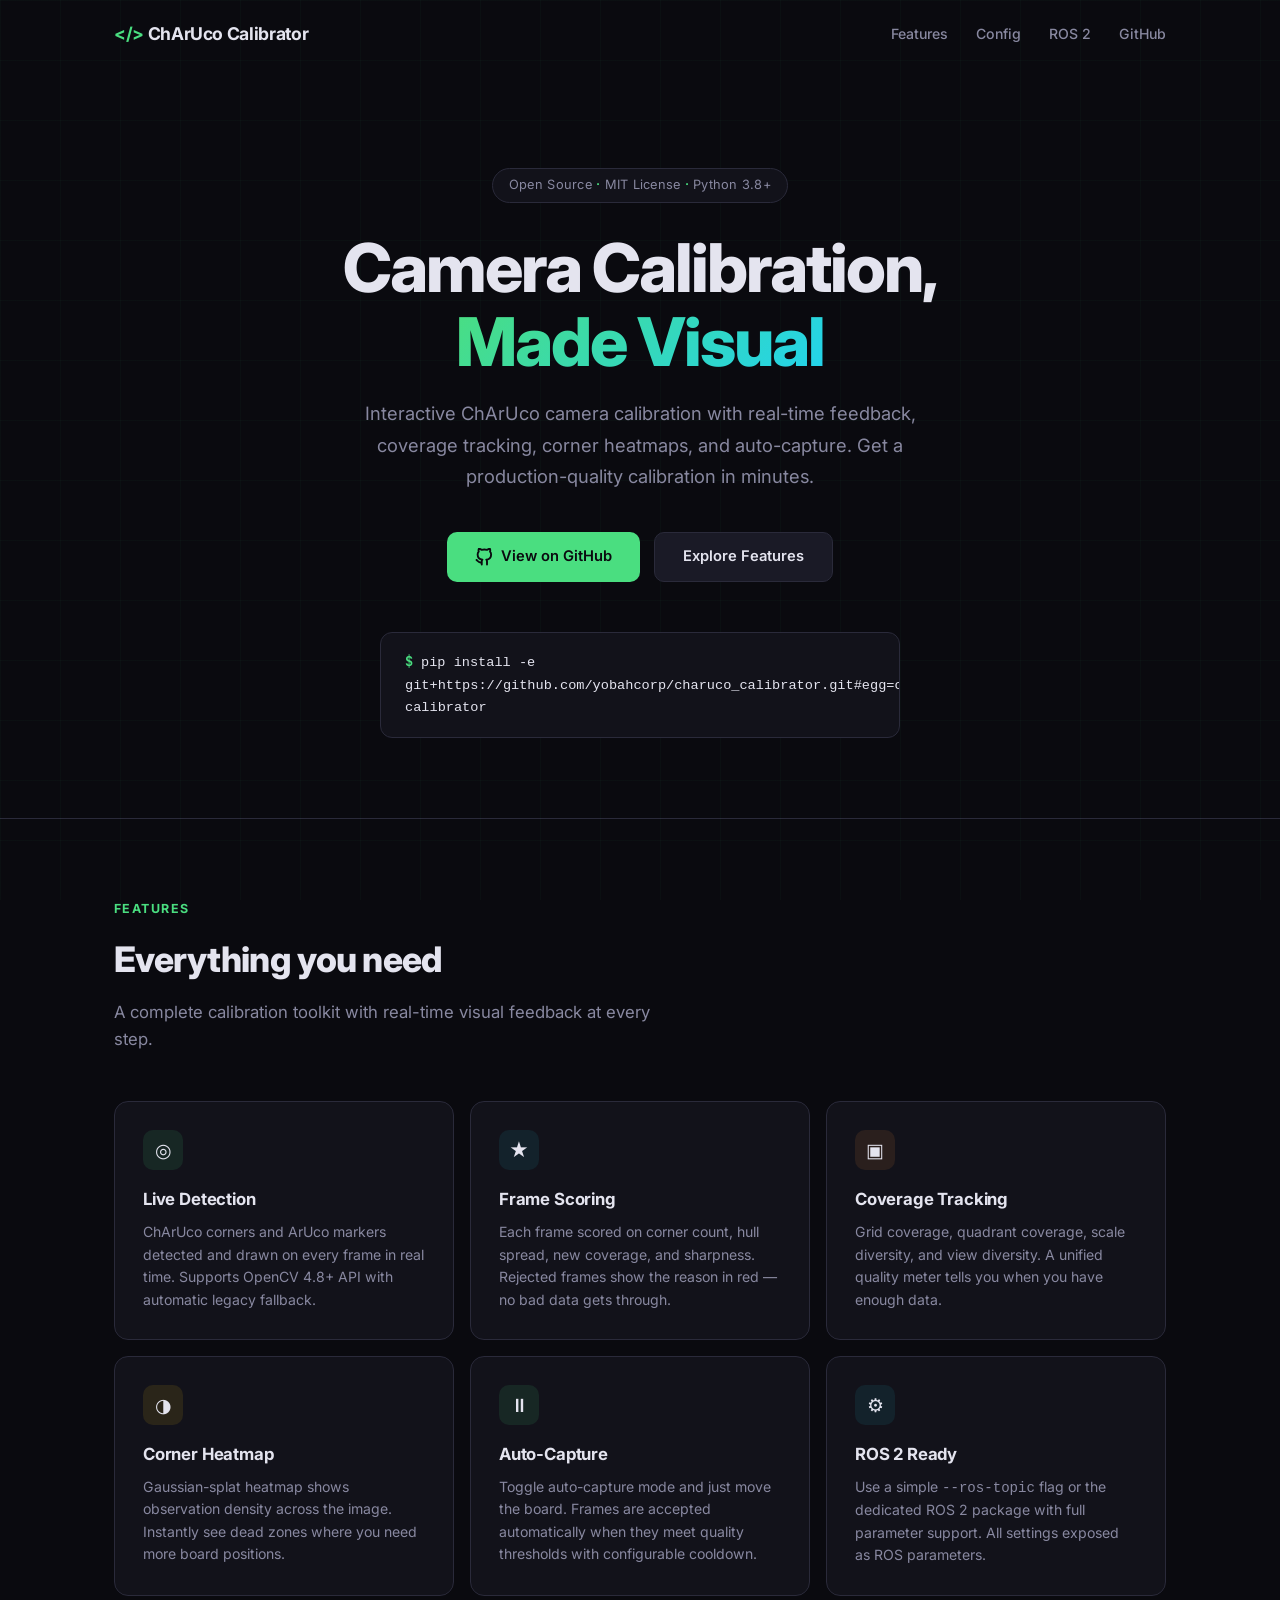
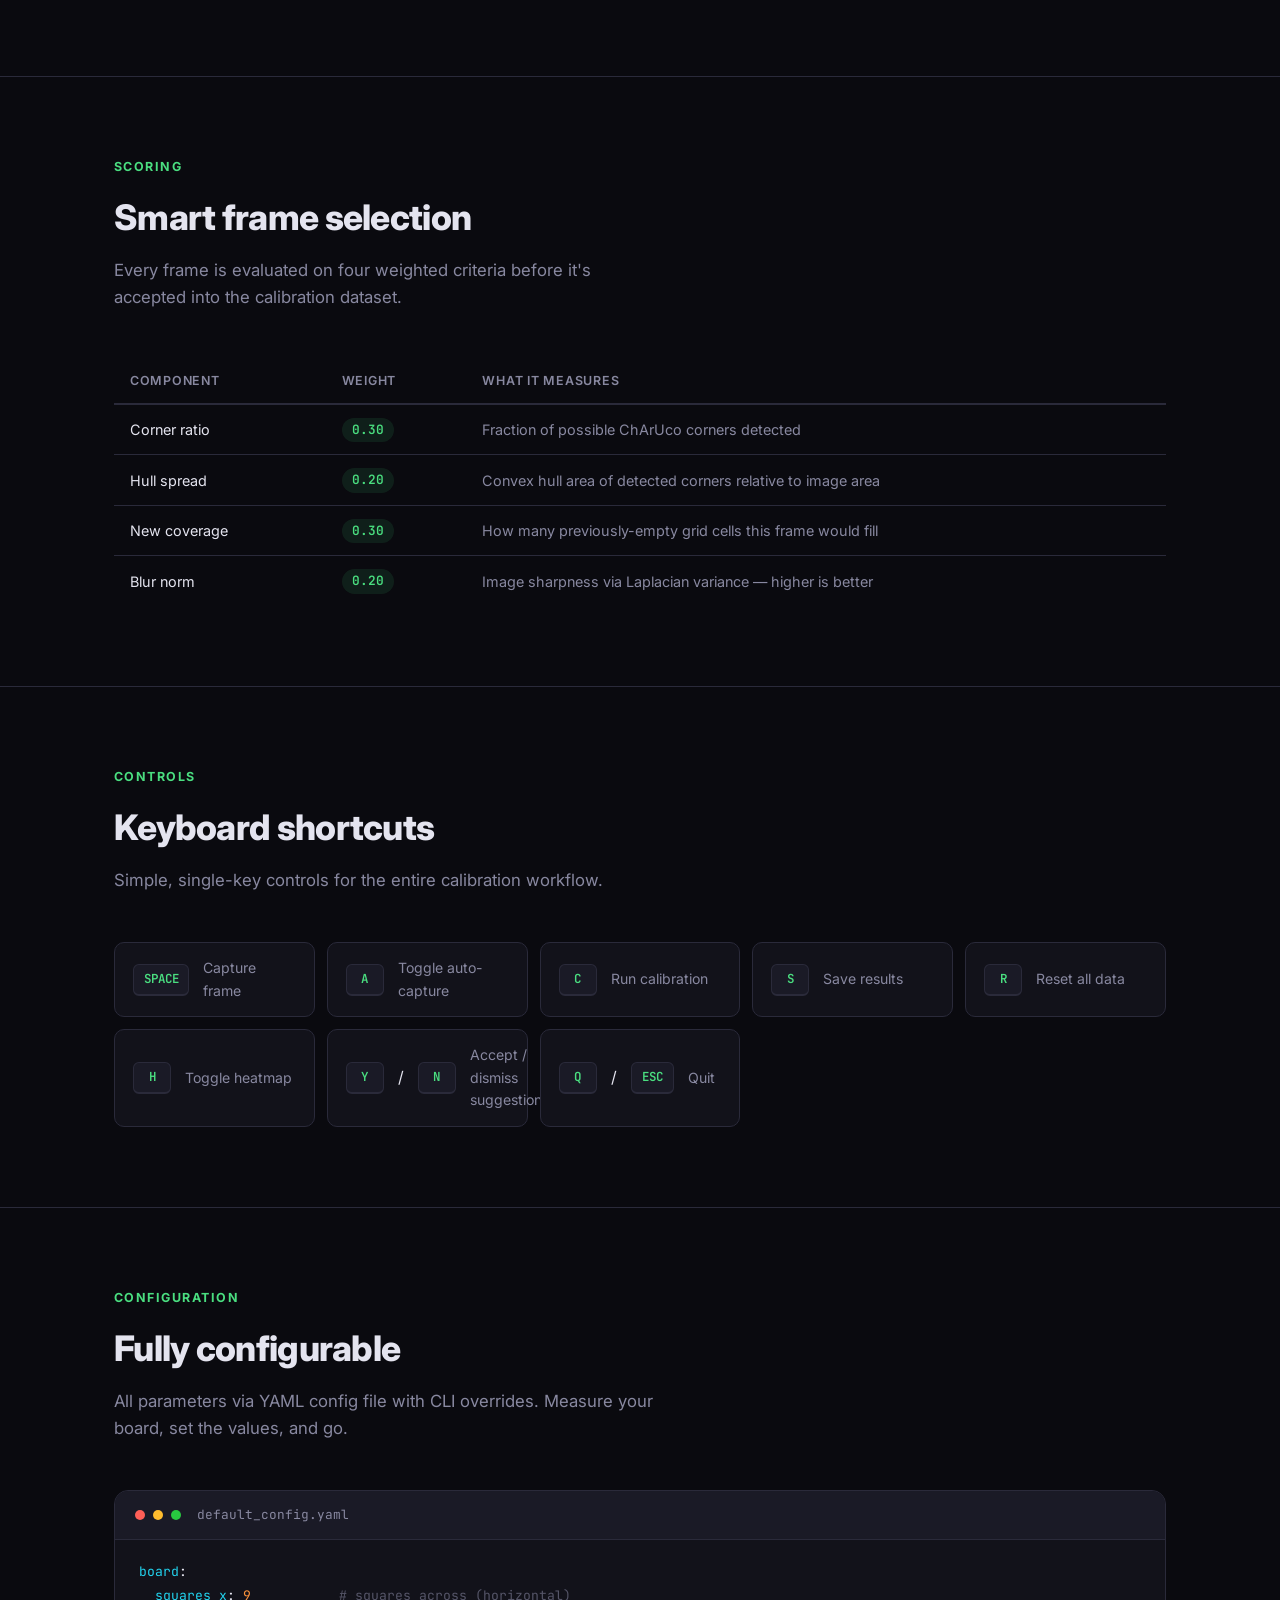
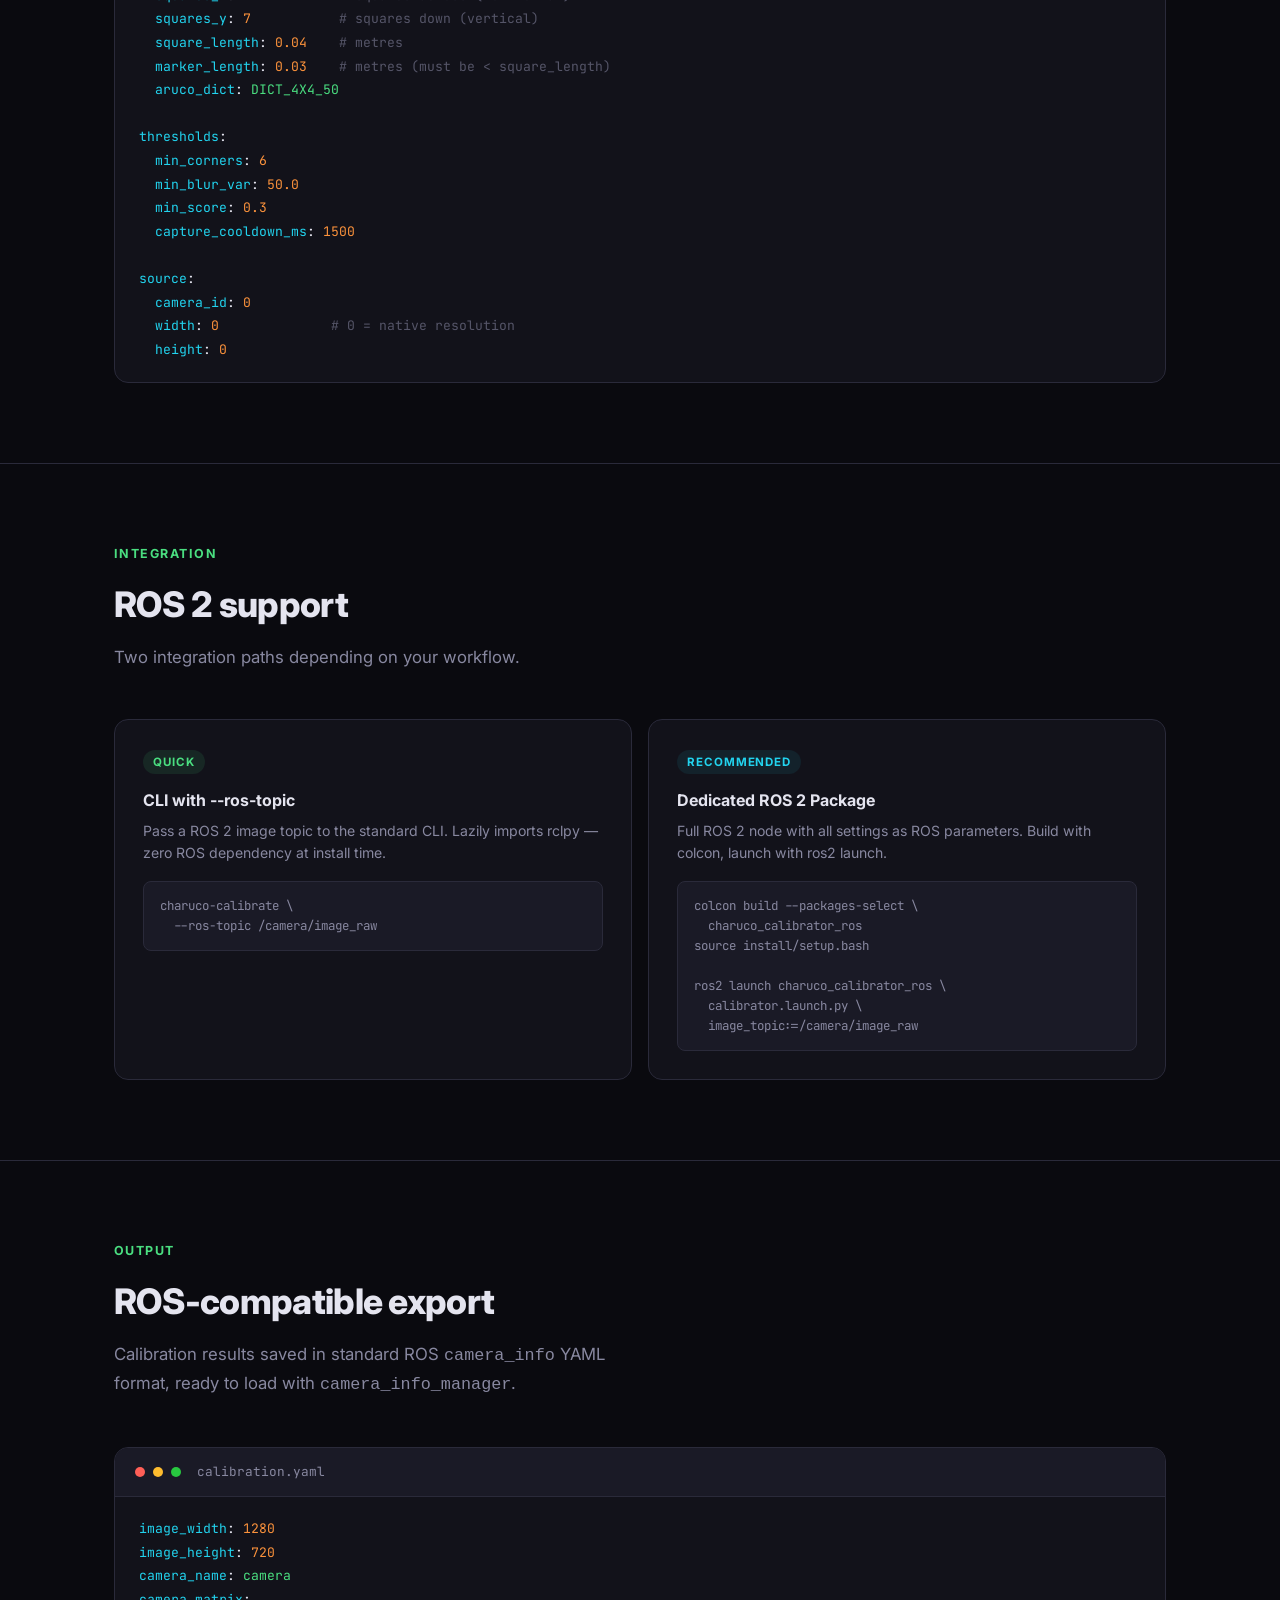
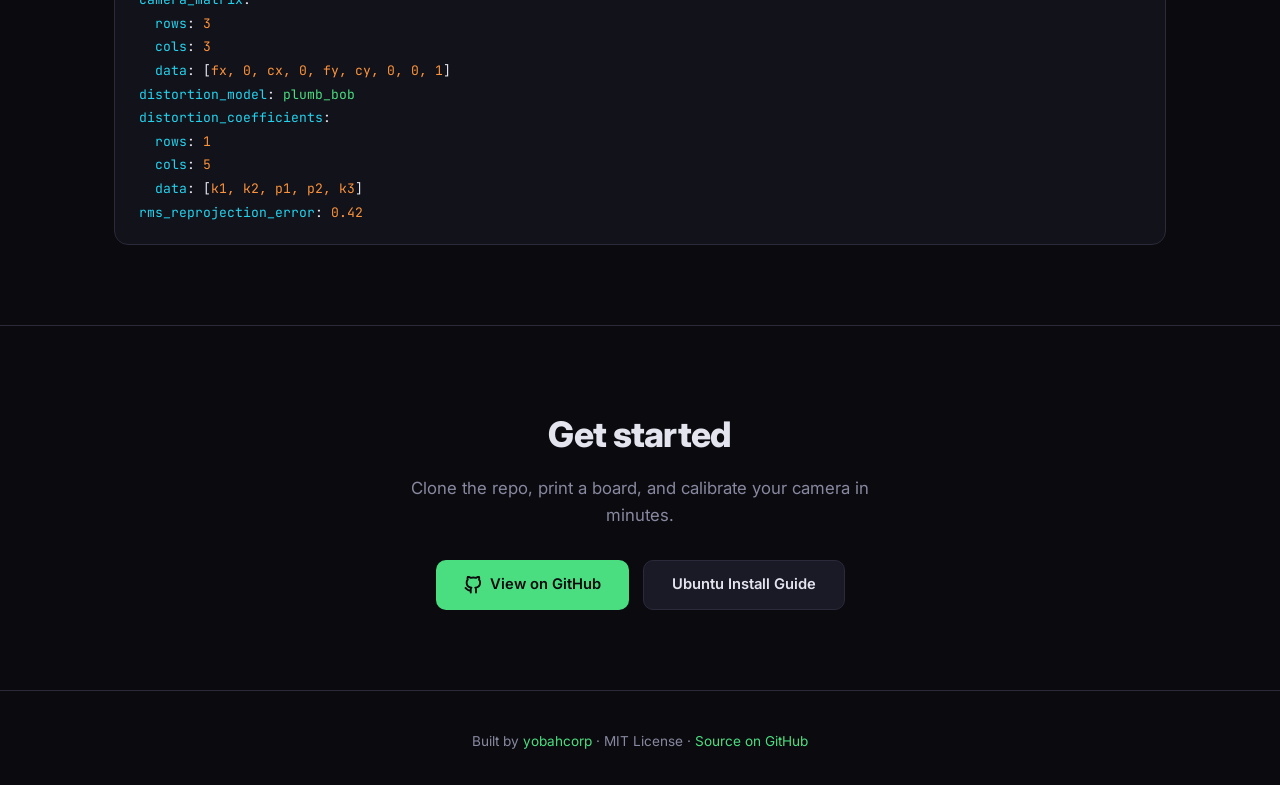
==== docs/index.html @ d27d0fdf "Add GitHub Pages landing page Co-Authored-By: Claude Opus 4.6 <noreply@anthropic.com>" ====
<!DOCTYPE html>
<html lang="en">
<head>
  <meta charset="UTF-8">
  <meta name="viewport" content="width=device-width, initial-scale=1.0">
  <title>ChArUco Calibrator</title>
  <style>
    :root {
      --bg: #0a0a0f;
      --surface: #12121a;
      --surface2: #1a1a26;
      --border: #2a2a3a;
      --text: #e4e4ef;
      --text-dim: #8888a0;
      --accent: #4ade80;
      --accent2: #22d3ee;
      --accent-dim: rgba(74, 222, 128, 0.1);
      --accent2-dim: rgba(34, 211, 238, 0.08);
      --orange: #fb923c;
      --yellow: #facc15;
    }

    * { margin: 0; padding: 0; box-sizing: border-box; }

    body {
      font-family: 'Inter', -apple-system, BlinkMacSystemFont, 'Segoe UI', sans-serif;
      background: var(--bg);
      color: var(--text);
      line-height: 1.6;
      overflow-x: hidden;
    }

    /* Subtle grid background */
    body::before {
      content: '';
      position: fixed;
      top: 0; left: 0; right: 0; bottom: 0;
      background-image:
        linear-gradient(rgba(74, 222, 128, 0.03) 1px, transparent 1px),
        linear-gradient(90deg, rgba(74, 222, 128, 0.03) 1px, transparent 1px);
      background-size: 60px 60px;
      pointer-events: none;
      z-index: 0;
    }

    .container {
      max-width: 1100px;
      margin: 0 auto;
      padding: 0 24px;
      position: relative;
      z-index: 1;
    }

    /* Nav */
    nav {
      padding: 20px 0;
      display: flex;
      justify-content: space-between;
      align-items: center;
    }

    .logo {
      font-size: 1.1rem;
      font-weight: 700;
      letter-spacing: -0.02em;
      color: var(--text);
    }

    .logo span { color: var(--accent); }

    .nav-links { display: flex; gap: 28px; }

    .nav-links a {
      color: var(--text-dim);
      text-decoration: none;
      font-size: 0.88rem;
      font-weight: 500;
      transition: color 0.2s;
    }

    .nav-links a:hover { color: var(--text); }

    /* Hero */
    .hero {
      padding: 100px 0 80px;
      text-align: center;
    }

    .badge {
      display: inline-block;
      padding: 6px 16px;
      border-radius: 100px;
      border: 1px solid var(--border);
      background: var(--surface);
      font-size: 0.8rem;
      color: var(--text-dim);
      margin-bottom: 28px;
      letter-spacing: 0.02em;
    }

    .badge span { color: var(--accent); font-weight: 600; }

    h1 {
      font-size: clamp(2.8rem, 6vw, 4.2rem);
      font-weight: 800;
      letter-spacing: -0.03em;
      line-height: 1.1;
      margin-bottom: 20px;
    }

    h1 .gradient {
      background: linear-gradient(135deg, var(--accent), var(--accent2));
      -webkit-background-clip: text;
      -webkit-text-fill-color: transparent;
      background-clip: text;
    }

    .hero p {
      font-size: 1.15rem;
      color: var(--text-dim);
      max-width: 600px;
      margin: 0 auto 40px;
      line-height: 1.7;
    }

    .hero-actions {
      display: flex;
      gap: 14px;
      justify-content: center;
      flex-wrap: wrap;
    }

    .btn {
      display: inline-flex;
      align-items: center;
      gap: 8px;
      padding: 12px 28px;
      border-radius: 10px;
      font-size: 0.92rem;
      font-weight: 600;
      text-decoration: none;
      transition: all 0.2s;
      border: none;
      cursor: pointer;
    }

    .btn-primary {
      background: var(--accent);
      color: var(--bg);
    }

    .btn-primary:hover {
      background: #5eea94;
      transform: translateY(-1px);
      box-shadow: 0 8px 30px rgba(74, 222, 128, 0.25);
    }

    .btn-secondary {
      background: var(--surface2);
      color: var(--text);
      border: 1px solid var(--border);
    }

    .btn-secondary:hover {
      background: var(--border);
      transform: translateY(-1px);
    }

    /* Install snippet */
    .install-block {
      margin: 50px auto 0;
      max-width: 520px;
      background: var(--surface);
      border: 1px solid var(--border);
      border-radius: 12px;
      padding: 18px 24px;
      font-family: 'JetBrains Mono', 'Fira Code', monospace;
      font-size: 0.85rem;
      color: var(--text-dim);
      text-align: left;
      position: relative;
      overflow: hidden;
    }

    .install-block::before {
      content: '$ ';
      color: var(--accent);
      font-weight: 700;
    }

    .install-block code { color: var(--text); }

    /* Features */
    .section {
      padding: 80px 0;
    }

    .section-label {
      font-size: 0.78rem;
      font-weight: 700;
      text-transform: uppercase;
      letter-spacing: 0.12em;
      color: var(--accent);
      margin-bottom: 12px;
    }

    .section h2 {
      font-size: 2.2rem;
      font-weight: 800;
      letter-spacing: -0.02em;
      margin-bottom: 12px;
    }

    .section > .container > p {
      color: var(--text-dim);
      font-size: 1.05rem;
      max-width: 550px;
      margin-bottom: 48px;
    }

    .features-grid {
      display: grid;
      grid-template-columns: repeat(auto-fit, minmax(300px, 1fr));
      gap: 16px;
    }

    .feature-card {
      background: var(--surface);
      border: 1px solid var(--border);
      border-radius: 14px;
      padding: 28px;
      transition: all 0.25s;
    }

    .feature-card:hover {
      border-color: rgba(74, 222, 128, 0.3);
      transform: translateY(-2px);
      box-shadow: 0 8px 40px rgba(74, 222, 128, 0.06);
    }

    .feature-icon {
      width: 40px;
      height: 40px;
      border-radius: 10px;
      display: flex;
      align-items: center;
      justify-content: center;
      font-size: 1.2rem;
      margin-bottom: 16px;
    }

    .fi-green { background: var(--accent-dim); }
    .fi-cyan { background: var(--accent2-dim); }
    .fi-orange { background: rgba(251, 146, 60, 0.1); }
    .fi-yellow { background: rgba(250, 204, 21, 0.1); }

    .feature-card h3 {
      font-size: 1.05rem;
      font-weight: 700;
      margin-bottom: 8px;
      letter-spacing: -0.01em;
    }

    .feature-card p {
      color: var(--text-dim);
      font-size: 0.88rem;
      line-height: 1.6;
    }

    /* Keyboard controls */
    .keys-grid {
      display: grid;
      grid-template-columns: repeat(auto-fit, minmax(200px, 1fr));
      gap: 12px;
      margin-top: 32px;
    }

    .key-item {
      display: flex;
      align-items: center;
      gap: 14px;
      padding: 14px 18px;
      background: var(--surface);
      border: 1px solid var(--border);
      border-radius: 10px;
    }

    kbd {
      display: inline-flex;
      align-items: center;
      justify-content: center;
      min-width: 38px;
      height: 32px;
      padding: 0 10px;
      background: var(--surface2);
      border: 1px solid var(--border);
      border-bottom: 2px solid var(--border);
      border-radius: 6px;
      font-family: 'JetBrains Mono', 'Fira Code', monospace;
      font-size: 0.78rem;
      font-weight: 600;
      color: var(--accent);
      white-space: nowrap;
    }

    .key-item span {
      font-size: 0.88rem;
      color: var(--text-dim);
    }

    /* Config section */
    .config-block {
      background: var(--surface);
      border: 1px solid var(--border);
      border-radius: 14px;
      overflow: hidden;
      margin-top: 32px;
    }

    .config-header {
      padding: 14px 20px;
      background: var(--surface2);
      border-bottom: 1px solid var(--border);
      display: flex;
      align-items: center;
      gap: 8px;
    }

    .config-dot {
      width: 10px; height: 10px;
      border-radius: 50%;
    }

    .config-header span {
      font-size: 0.8rem;
      color: var(--text-dim);
      margin-left: 8px;
      font-family: 'JetBrains Mono', 'Fira Code', monospace;
    }

    .config-body {
      padding: 20px 24px;
      font-family: 'JetBrains Mono', 'Fira Code', monospace;
      font-size: 0.82rem;
      line-height: 1.8;
      overflow-x: auto;
    }

    .config-body .key { color: var(--accent2); }
    .config-body .val { color: var(--orange); }
    .config-body .str { color: var(--accent); }
    .config-body .cmt { color: #555568; }

    /* Scoring table */
    .score-table {
      width: 100%;
      border-collapse: collapse;
      margin-top: 32px;
      font-size: 0.9rem;
    }

    .score-table th {
      text-align: left;
      padding: 12px 16px;
      border-bottom: 2px solid var(--border);
      color: var(--text-dim);
      font-size: 0.78rem;
      font-weight: 600;
      text-transform: uppercase;
      letter-spacing: 0.06em;
    }

    .score-table td {
      padding: 12px 16px;
      border-bottom: 1px solid var(--border);
    }

    .score-table tr:last-child td { border-bottom: none; }

    .weight {
      display: inline-block;
      padding: 2px 10px;
      background: var(--accent-dim);
      border-radius: 100px;
      font-family: 'JetBrains Mono', 'Fira Code', monospace;
      font-size: 0.8rem;
      color: var(--accent);
      font-weight: 600;
    }

    /* ROS section */
    .ros-options {
      display: grid;
      grid-template-columns: 1fr 1fr;
      gap: 16px;
      margin-top: 32px;
    }

    @media (max-width: 700px) {
      .ros-options { grid-template-columns: 1fr; }
    }

    .ros-card {
      background: var(--surface);
      border: 1px solid var(--border);
      border-radius: 14px;
      padding: 28px;
    }

    .ros-card h3 {
      font-size: 1rem;
      margin-bottom: 6px;
    }

    .ros-card .tag {
      display: inline-block;
      font-size: 0.72rem;
      font-weight: 700;
      text-transform: uppercase;
      letter-spacing: 0.08em;
      padding: 3px 10px;
      border-radius: 100px;
      margin-bottom: 14px;
    }

    .tag-quick {
      background: var(--accent-dim);
      color: var(--accent);
    }

    .tag-rec {
      background: var(--accent2-dim);
      color: var(--accent2);
    }

    .ros-card p {
      color: var(--text-dim);
      font-size: 0.88rem;
      margin-bottom: 16px;
      line-height: 1.6;
    }

    .ros-card pre {
      background: var(--surface2);
      border: 1px solid var(--border);
      border-radius: 8px;
      padding: 14px 16px;
      font-family: 'JetBrains Mono', 'Fira Code', monospace;
      font-size: 0.78rem;
      line-height: 1.6;
      overflow-x: auto;
      color: var(--text-dim);
    }

    /* Footer */
    footer {
      padding: 40px 0;
      border-top: 1px solid var(--border);
      text-align: center;
    }

    footer p {
      color: var(--text-dim);
      font-size: 0.85rem;
    }

    footer a {
      color: var(--accent);
      text-decoration: none;
    }

    footer a:hover { text-decoration: underline; }

    /* Divider */
    .divider {
      height: 1px;
      background: var(--border);
    }

    /* Responsive */
    @media (max-width: 600px) {
      .hero { padding: 60px 0 50px; }
      .section { padding: 50px 0; }
      .features-grid { grid-template-columns: 1fr; }
      .keys-grid { grid-template-columns: 1fr; }
      .nav-links { gap: 16px; }
    }
  </style>
  <link rel="preconnect" href="https://fonts.googleapis.com">
  <link rel="preconnect" href="https://fonts.gstatic.com" crossorigin>
  <link href="https://fonts.googleapis.com/css2?family=Inter:wght@400;500;600;700;800&family=JetBrains+Mono:wght@400;600;700&display=swap" rel="stylesheet">
</head>
<body>

  <!-- Nav -->
  <div class="container">
    <nav>
      <div class="logo"><span>&lt;/&gt;</span> ChArUco Calibrator</div>
      <div class="nav-links">
        <a href="#features">Features</a>
        <a href="#config">Config</a>
        <a href="#ros">ROS 2</a>
        <a href="https://github.com/yobahcorp/charuco_calibrator">GitHub</a>
      </div>
    </nav>
  </div>

  <!-- Hero -->
  <div class="container">
    <section class="hero">
      <div class="badge">Open Source <span>&middot;</span> MIT License <span>&middot;</span> Python 3.8+</div>
      <h1>Camera Calibration,<br><span class="gradient">Made Visual</span></h1>
      <p>Interactive ChArUco camera calibration with real-time feedback, coverage tracking, corner heatmaps, and auto-capture. Get a production-quality calibration in minutes.</p>
      <div class="hero-actions">
        <a href="https://github.com/yobahcorp/charuco_calibrator" class="btn btn-primary">
          <svg width="18" height="18" viewBox="0 0 24 24" fill="none" stroke="currentColor" stroke-width="2.5" stroke-linecap="round" stroke-linejoin="round"><path d="M9 19c-5 1.5-5-2.5-7-3m14 6v-3.87a3.37 3.37 0 0 0-.94-2.61c3.14-.35 6.44-1.54 6.44-7A5.44 5.44 0 0 0 20 4.77 5.07 5.07 0 0 0 19.91 1S18.73.65 16 2.48a13.38 13.38 0 0 0-7 0C6.27.65 5.09 1 5.09 1A5.07 5.07 0 0 0 5 4.77a5.44 5.44 0 0 0-1.5 3.78c0 5.42 3.3 6.61 6.44 7A3.37 3.37 0 0 0 9 18.13V22"></path></svg>
          View on GitHub
        </a>
        <a href="#features" class="btn btn-secondary">Explore Features</a>
      </div>
      <div class="install-block"><code>pip install -e git+https://github.com/yobahcorp/charuco_calibrator.git#egg=charuco-calibrator</code></div>
    </section>
  </div>

  <div class="divider"></div>

  <!-- Features -->
  <section class="section" id="features">
    <div class="container">
      <div class="section-label">Features</div>
      <h2>Everything you need</h2>
      <p>A complete calibration toolkit with real-time visual feedback at every step.</p>

      <div class="features-grid">
        <div class="feature-card">
          <div class="feature-icon fi-green">&#9678;</div>
          <h3>Live Detection</h3>
          <p>ChArUco corners and ArUco markers detected and drawn on every frame in real time. Supports OpenCV 4.8+ API with automatic legacy fallback.</p>
        </div>

        <div class="feature-card">
          <div class="feature-icon fi-cyan">&#9733;</div>
          <h3>Frame Scoring</h3>
          <p>Each frame scored on corner count, hull spread, new coverage, and sharpness. Rejected frames show the reason in red &mdash; no bad data gets through.</p>
        </div>

        <div class="feature-card">
          <div class="feature-icon fi-orange">&#9635;</div>
          <h3>Coverage Tracking</h3>
          <p>Grid coverage, quadrant coverage, scale diversity, and view diversity. A unified quality meter tells you when you have enough data.</p>
        </div>

        <div class="feature-card">
          <div class="feature-icon fi-yellow">&#9681;</div>
          <h3>Corner Heatmap</h3>
          <p>Gaussian-splat heatmap shows observation density across the image. Instantly see dead zones where you need more board positions.</p>
        </div>

        <div class="feature-card">
          <div class="feature-icon fi-green">&#9208;</div>
          <h3>Auto-Capture</h3>
          <p>Toggle auto-capture mode and just move the board. Frames are accepted automatically when they meet quality thresholds with configurable cooldown.</p>
        </div>

        <div class="feature-card">
          <div class="feature-icon fi-cyan">&#9881;</div>
          <h3>ROS 2 Ready</h3>
          <p>Use a simple <code>--ros-topic</code> flag or the dedicated ROS 2 package with full parameter support. All settings exposed as ROS parameters.</p>
        </div>
      </div>
    </div>
  </section>

  <div class="divider"></div>

  <!-- Scoring -->
  <section class="section">
    <div class="container">
      <div class="section-label">Scoring</div>
      <h2>Smart frame selection</h2>
      <p>Every frame is evaluated on four weighted criteria before it's accepted into the calibration dataset.</p>

      <table class="score-table">
        <thead>
          <tr>
            <th>Component</th>
            <th>Weight</th>
            <th>What it measures</th>
          </tr>
        </thead>
        <tbody>
          <tr>
            <td>Corner ratio</td>
            <td><span class="weight">0.30</span></td>
            <td style="color: var(--text-dim)">Fraction of possible ChArUco corners detected</td>
          </tr>
          <tr>
            <td>Hull spread</td>
            <td><span class="weight">0.20</span></td>
            <td style="color: var(--text-dim)">Convex hull area of detected corners relative to image area</td>
          </tr>
          <tr>
            <td>New coverage</td>
            <td><span class="weight">0.30</span></td>
            <td style="color: var(--text-dim)">How many previously-empty grid cells this frame would fill</td>
          </tr>
          <tr>
            <td>Blur norm</td>
            <td><span class="weight">0.20</span></td>
            <td style="color: var(--text-dim)">Image sharpness via Laplacian variance &mdash; higher is better</td>
          </tr>
        </tbody>
      </table>
    </div>
  </section>

  <div class="divider"></div>

  <!-- Keyboard -->
  <section class="section">
    <div class="container">
      <div class="section-label">Controls</div>
      <h2>Keyboard shortcuts</h2>
      <p>Simple, single-key controls for the entire calibration workflow.</p>

      <div class="keys-grid">
        <div class="key-item"><kbd>SPACE</kbd> <span>Capture frame</span></div>
        <div class="key-item"><kbd>A</kbd> <span>Toggle auto-capture</span></div>
        <div class="key-item"><kbd>C</kbd> <span>Run calibration</span></div>
        <div class="key-item"><kbd>S</kbd> <span>Save results</span></div>
        <div class="key-item"><kbd>R</kbd> <span>Reset all data</span></div>
        <div class="key-item"><kbd>H</kbd> <span>Toggle heatmap</span></div>
        <div class="key-item"><kbd>Y</kbd> / <kbd>N</kbd> <span>Accept / dismiss suggestion</span></div>
        <div class="key-item"><kbd>Q</kbd> / <kbd>ESC</kbd> <span>Quit</span></div>
      </div>
    </div>
  </section>

  <div class="divider"></div>

  <!-- Config -->
  <section class="section" id="config">
    <div class="container">
      <div class="section-label">Configuration</div>
      <h2>Fully configurable</h2>
      <p>All parameters via YAML config file with CLI overrides. Measure your board, set the values, and go.</p>

      <div class="config-block">
        <div class="config-header">
          <div class="config-dot" style="background: #ff5f57;"></div>
          <div class="config-dot" style="background: #febc2e;"></div>
          <div class="config-dot" style="background: #28c840;"></div>
          <span>default_config.yaml</span>
        </div>
        <div class="config-body">
          <span class="key">board</span>:<br>
          &nbsp;&nbsp;<span class="key">squares_x</span>: <span class="val">9</span> &nbsp;&nbsp;&nbsp;&nbsp;&nbsp;&nbsp;&nbsp;&nbsp;&nbsp;&nbsp;<span class="cmt"># squares across (horizontal)</span><br>
          &nbsp;&nbsp;<span class="key">squares_y</span>: <span class="val">7</span> &nbsp;&nbsp;&nbsp;&nbsp;&nbsp;&nbsp;&nbsp;&nbsp;&nbsp;&nbsp;<span class="cmt"># squares down (vertical)</span><br>
          &nbsp;&nbsp;<span class="key">square_length</span>: <span class="val">0.04</span> &nbsp;&nbsp;&nbsp;<span class="cmt"># metres</span><br>
          &nbsp;&nbsp;<span class="key">marker_length</span>: <span class="val">0.03</span> &nbsp;&nbsp;&nbsp;<span class="cmt"># metres (must be &lt; square_length)</span><br>
          &nbsp;&nbsp;<span class="key">aruco_dict</span>: <span class="str">DICT_4X4_50</span><br>
          <br>
          <span class="key">thresholds</span>:<br>
          &nbsp;&nbsp;<span class="key">min_corners</span>: <span class="val">6</span><br>
          &nbsp;&nbsp;<span class="key">min_blur_var</span>: <span class="val">50.0</span><br>
          &nbsp;&nbsp;<span class="key">min_score</span>: <span class="val">0.3</span><br>
          &nbsp;&nbsp;<span class="key">capture_cooldown_ms</span>: <span class="val">1500</span><br>
          <br>
          <span class="key">source</span>:<br>
          &nbsp;&nbsp;<span class="key">camera_id</span>: <span class="val">0</span><br>
          &nbsp;&nbsp;<span class="key">width</span>: <span class="val">0</span> &nbsp;&nbsp;&nbsp;&nbsp;&nbsp;&nbsp;&nbsp;&nbsp;&nbsp;&nbsp;&nbsp;&nbsp;&nbsp;<span class="cmt"># 0 = native resolution</span><br>
          &nbsp;&nbsp;<span class="key">height</span>: <span class="val">0</span>
        </div>
      </div>
    </div>
  </section>

  <div class="divider"></div>

  <!-- ROS 2 -->
  <section class="section" id="ros">
    <div class="container">
      <div class="section-label">Integration</div>
      <h2>ROS 2 support</h2>
      <p>Two integration paths depending on your workflow.</p>

      <div class="ros-options">
        <div class="ros-card">
          <span class="tag tag-quick">Quick</span>
          <h3>CLI with --ros-topic</h3>
          <p>Pass a ROS 2 image topic to the standard CLI. Lazily imports rclpy &mdash; zero ROS dependency at install time.</p>
          <pre>charuco-calibrate \
  --ros-topic /camera/image_raw</pre>
        </div>

        <div class="ros-card">
          <span class="tag tag-rec">Recommended</span>
          <h3>Dedicated ROS 2 Package</h3>
          <p>Full ROS 2 node with all settings as ROS parameters. Build with colcon, launch with ros2 launch.</p>
          <pre>colcon build --packages-select \
  charuco_calibrator_ros
source install/setup.bash

ros2 launch charuco_calibrator_ros \
  calibrator.launch.py \
  image_topic:=/camera/image_raw</pre>
        </div>
      </div>
    </div>
  </section>

  <div class="divider"></div>

  <!-- Output -->
  <section class="section">
    <div class="container">
      <div class="section-label">Output</div>
      <h2>ROS-compatible export</h2>
      <p>Calibration results saved in standard ROS <code>camera_info</code> YAML format, ready to load with <code>camera_info_manager</code>.</p>

      <div class="config-block">
        <div class="config-header">
          <div class="config-dot" style="background: #ff5f57;"></div>
          <div class="config-dot" style="background: #febc2e;"></div>
          <div class="config-dot" style="background: #28c840;"></div>
          <span>calibration.yaml</span>
        </div>
        <div class="config-body">
          <span class="key">image_width</span>: <span class="val">1280</span><br>
          <span class="key">image_height</span>: <span class="val">720</span><br>
          <span class="key">camera_name</span>: <span class="str">camera</span><br>
          <span class="key">camera_matrix</span>:<br>
          &nbsp;&nbsp;<span class="key">rows</span>: <span class="val">3</span><br>
          &nbsp;&nbsp;<span class="key">cols</span>: <span class="val">3</span><br>
          &nbsp;&nbsp;<span class="key">data</span>: [<span class="val">fx, 0, cx, 0, fy, cy, 0, 0, 1</span>]<br>
          <span class="key">distortion_model</span>: <span class="str">plumb_bob</span><br>
          <span class="key">distortion_coefficients</span>:<br>
          &nbsp;&nbsp;<span class="key">rows</span>: <span class="val">1</span><br>
          &nbsp;&nbsp;<span class="key">cols</span>: <span class="val">5</span><br>
          &nbsp;&nbsp;<span class="key">data</span>: [<span class="val">k1, k2, p1, p2, k3</span>]<br>
          <span class="key">rms_reprojection_error</span>: <span class="val">0.42</span>
        </div>
      </div>
    </div>
  </section>

  <div class="divider"></div>

  <!-- CTA -->
  <section class="section" style="text-align: center;">
    <div class="container">
      <h2>Get started</h2>
      <p style="color: var(--text-dim); font-size: 1.05rem; max-width: 500px; margin: 12px auto 32px;">Clone the repo, print a board, and calibrate your camera in minutes.</p>
      <div class="hero-actions">
        <a href="https://github.com/yobahcorp/charuco_calibrator" class="btn btn-primary">
          <svg width="18" height="18" viewBox="0 0 24 24" fill="none" stroke="currentColor" stroke-width="2.5" stroke-linecap="round" stroke-linejoin="round"><path d="M9 19c-5 1.5-5-2.5-7-3m14 6v-3.87a3.37 3.37 0 0 0-.94-2.61c3.14-.35 6.44-1.54 6.44-7A5.44 5.44 0 0 0 20 4.77 5.07 5.07 0 0 0 19.91 1S18.73.65 16 2.48a13.38 13.38 0 0 0-7 0C6.27.65 5.09 1 5.09 1A5.07 5.07 0 0 0 5 4.77a5.44 5.44 0 0 0-1.5 3.78c0 5.42 3.3 6.61 6.44 7A3.37 3.37 0 0 0 9 18.13V22"></path></svg>
          View on GitHub
        </a>
        <a href="https://github.com/yobahcorp/charuco_calibrator/blob/main/INSTALL_UBUNTU.md" class="btn btn-secondary">Ubuntu Install Guide</a>
      </div>
    </div>
  </section>

  <!-- Footer -->
  <footer>
    <div class="container">
      <p>Built by <a href="https://github.com/yobahcorp">yobahcorp</a> &middot; MIT License &middot; <a href="https://github.com/yobahcorp/charuco_calibrator">Source on GitHub</a></p>
    </div>
  </footer>

</body>
</html>
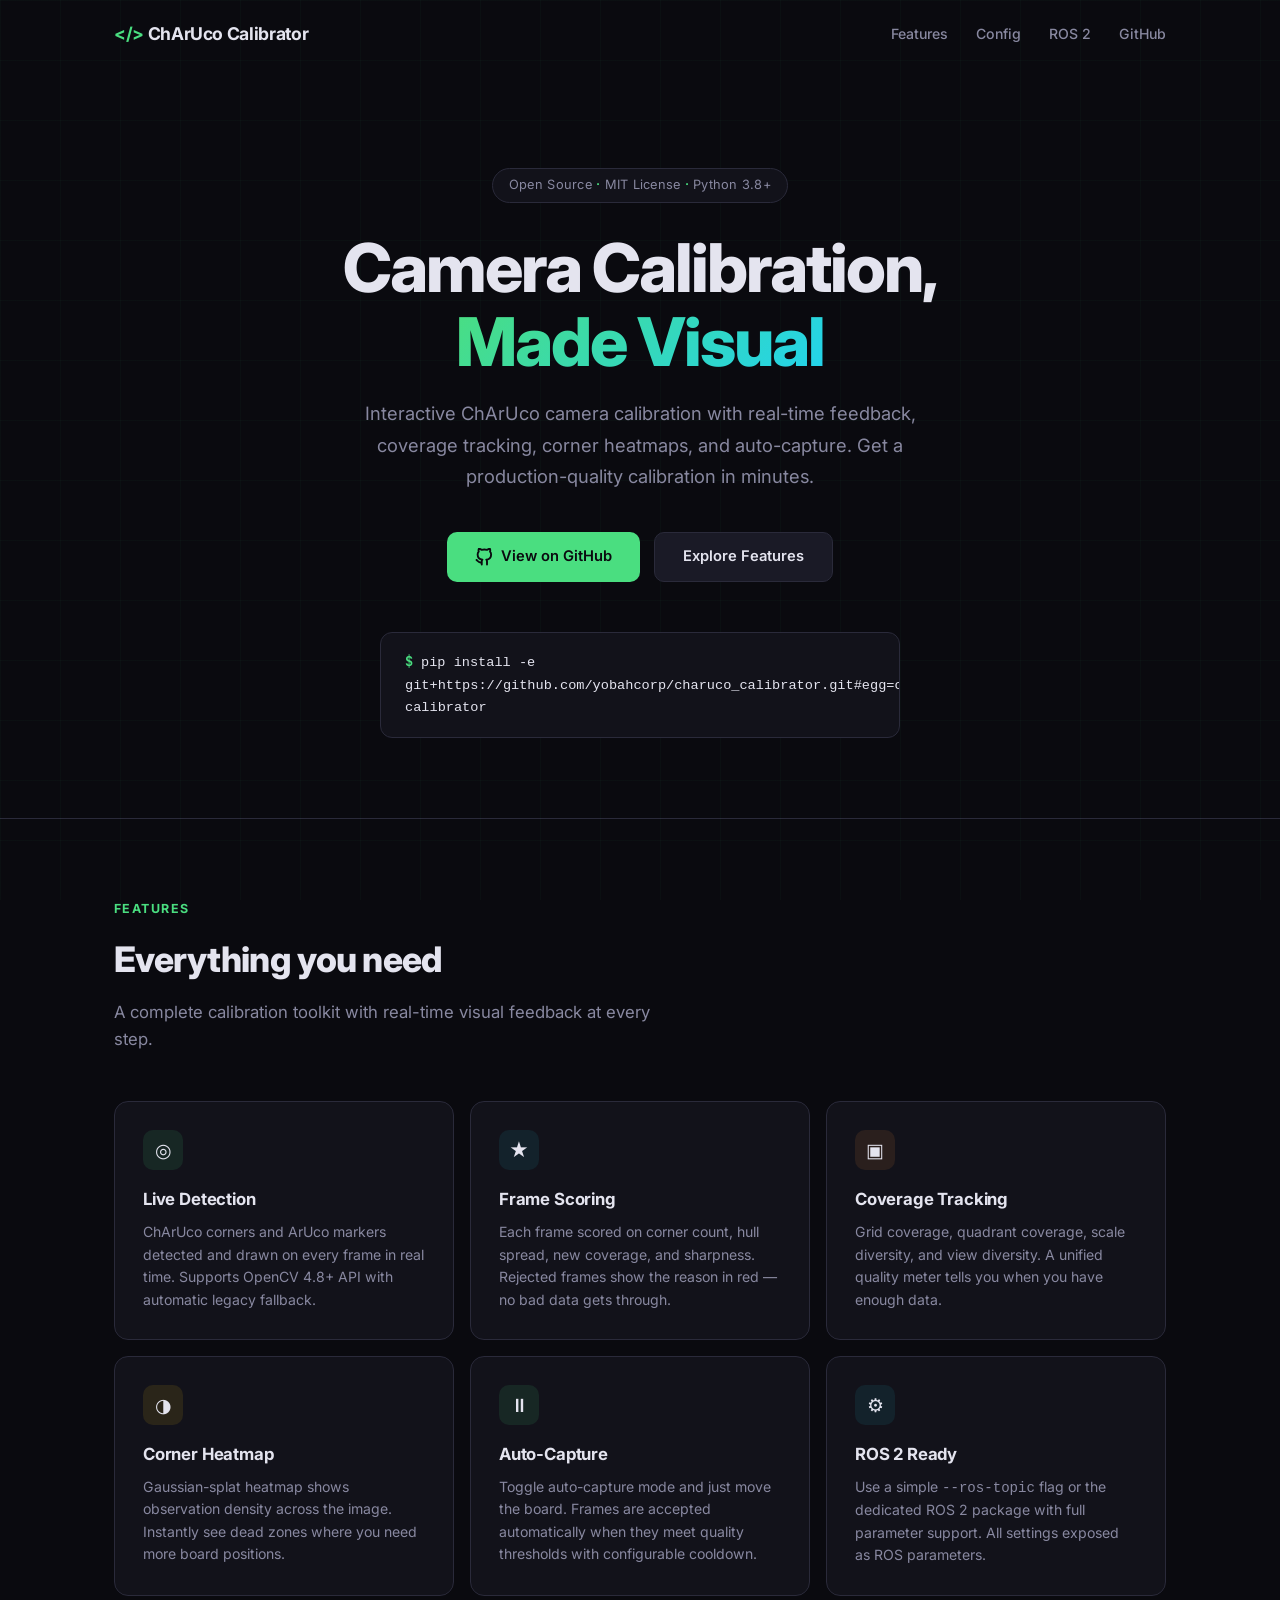
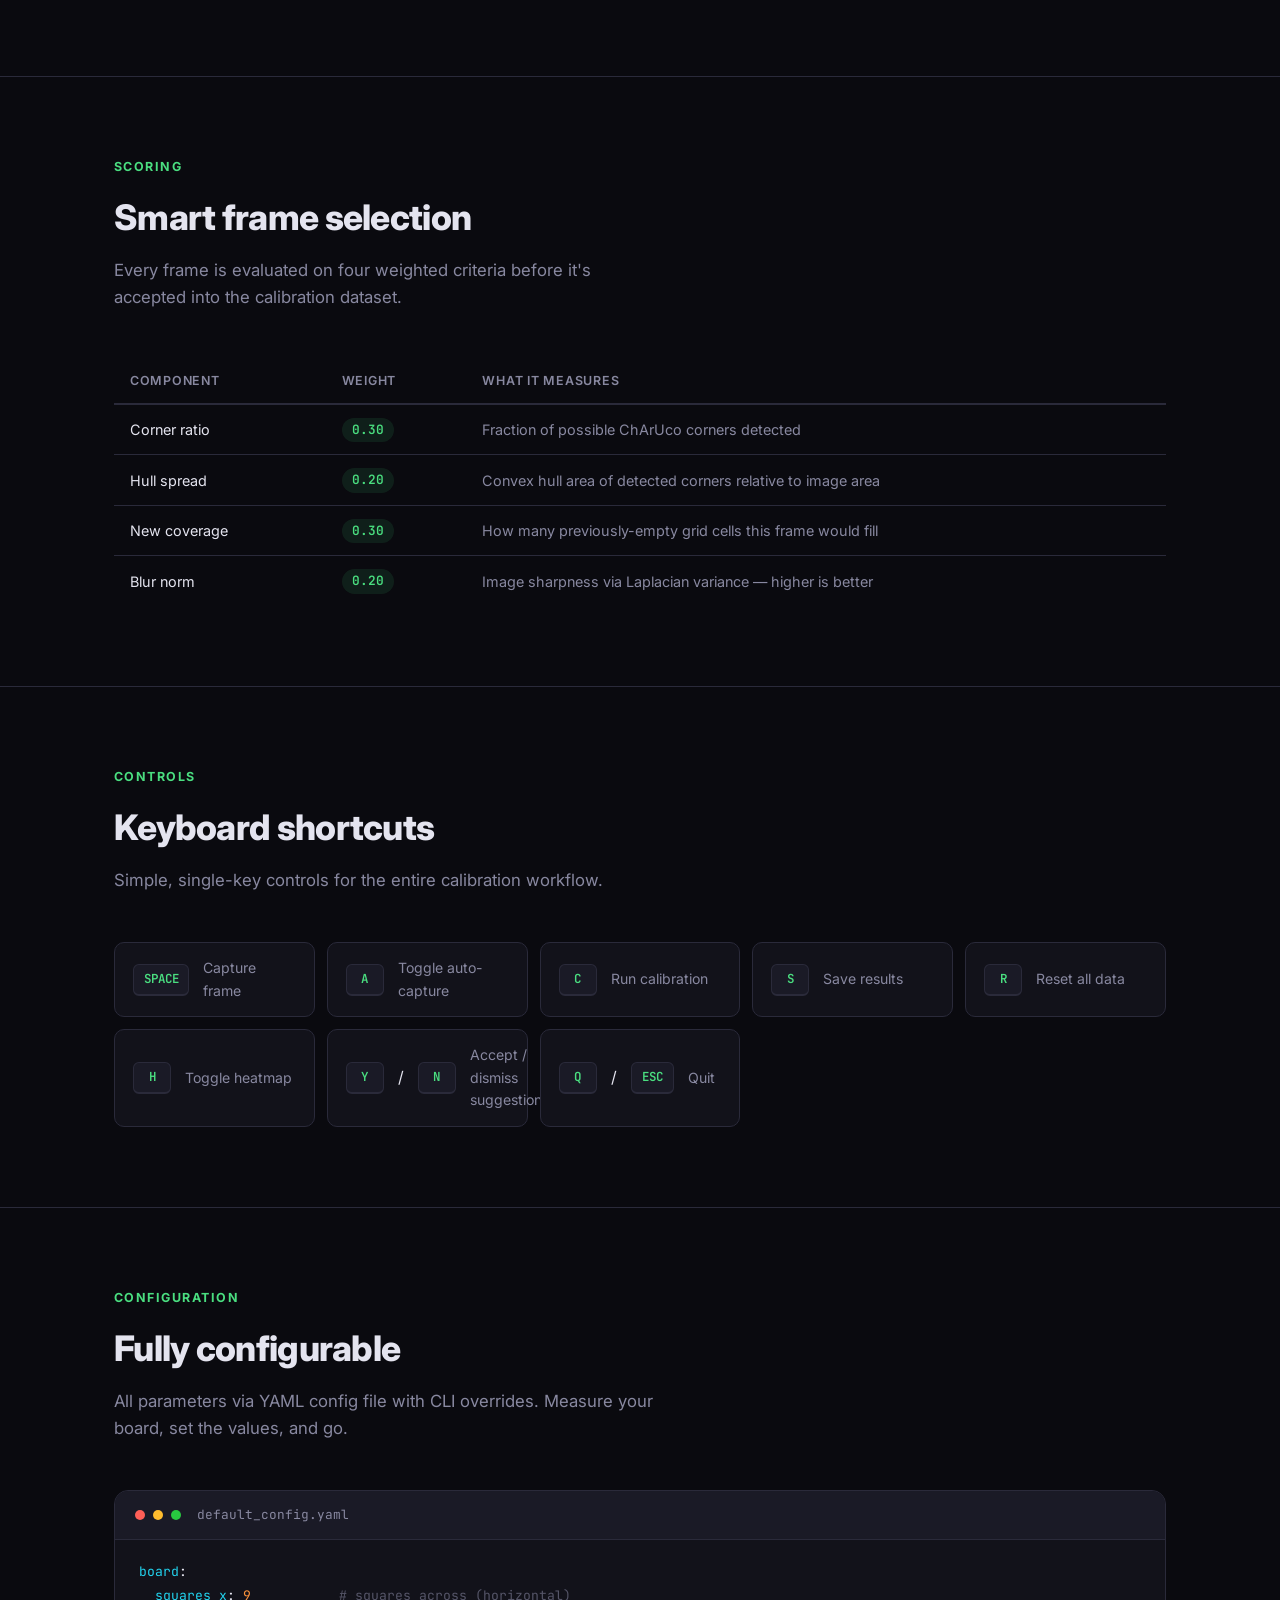
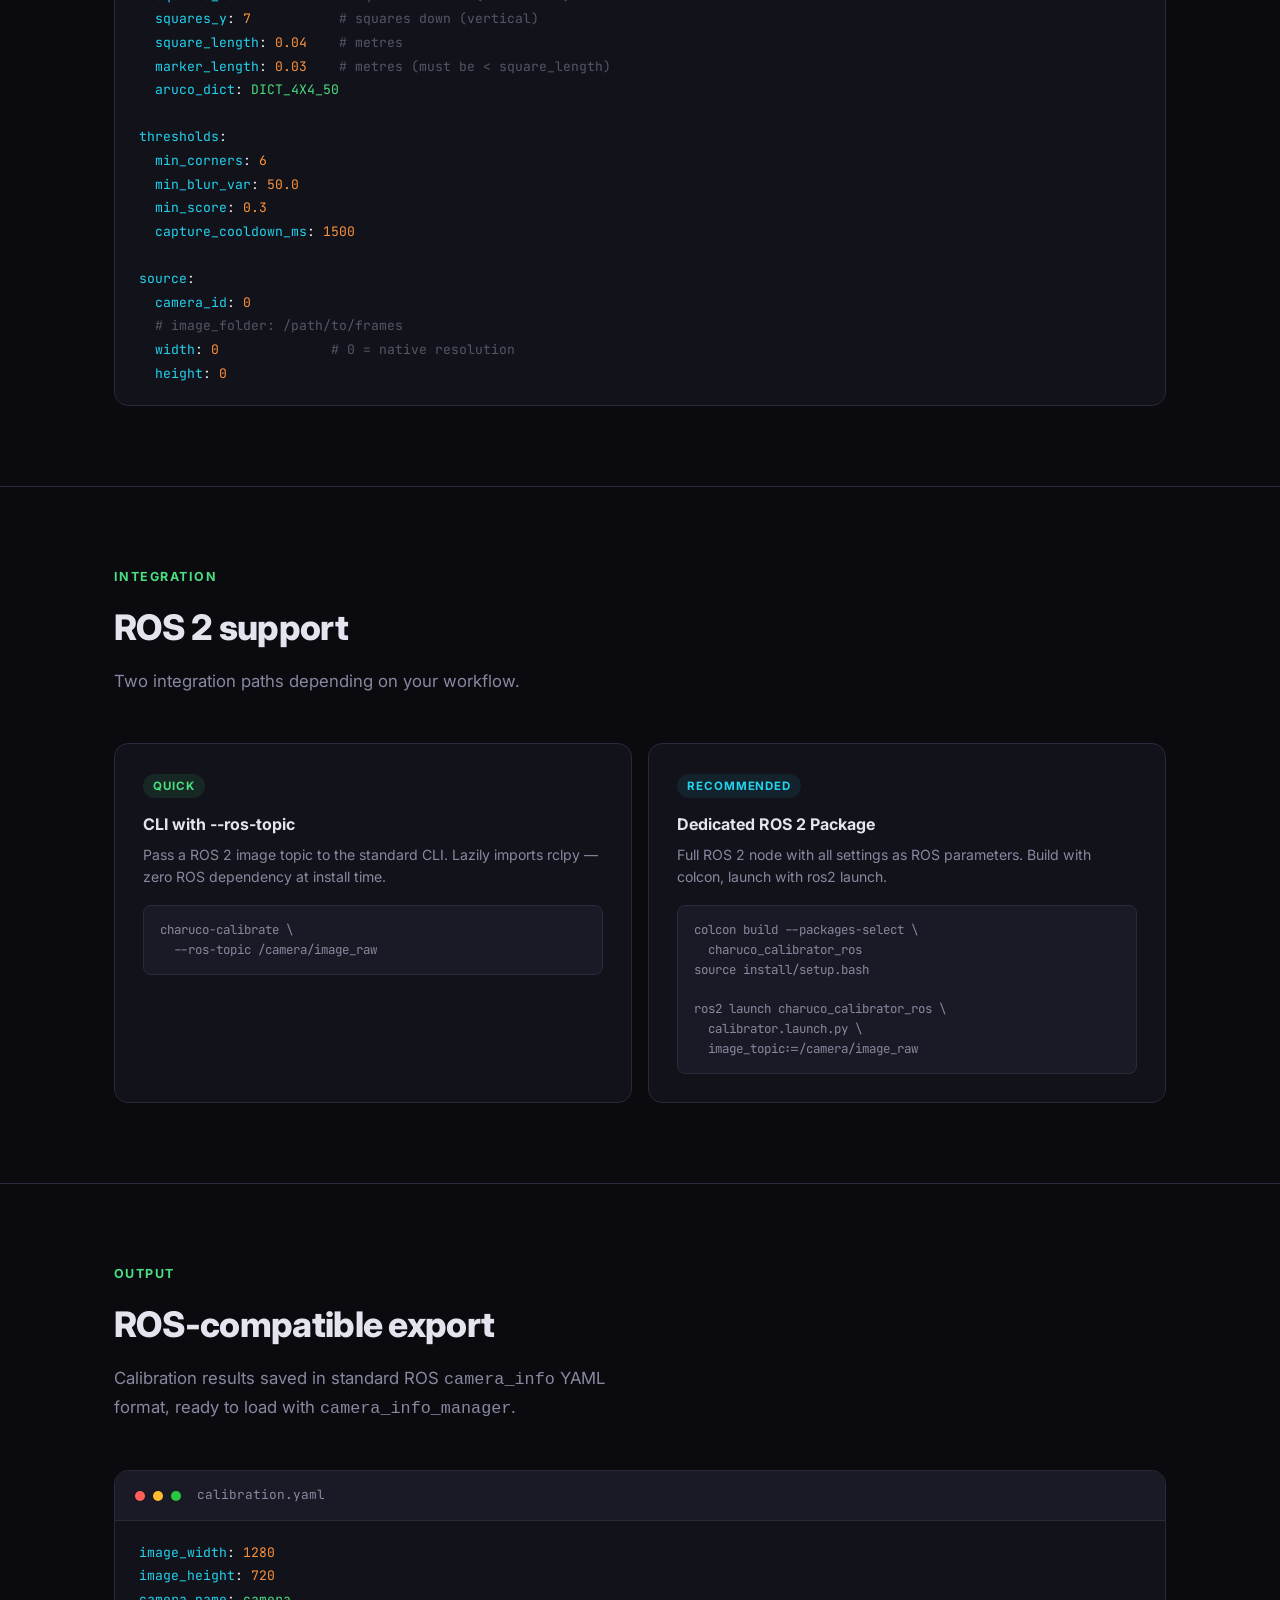
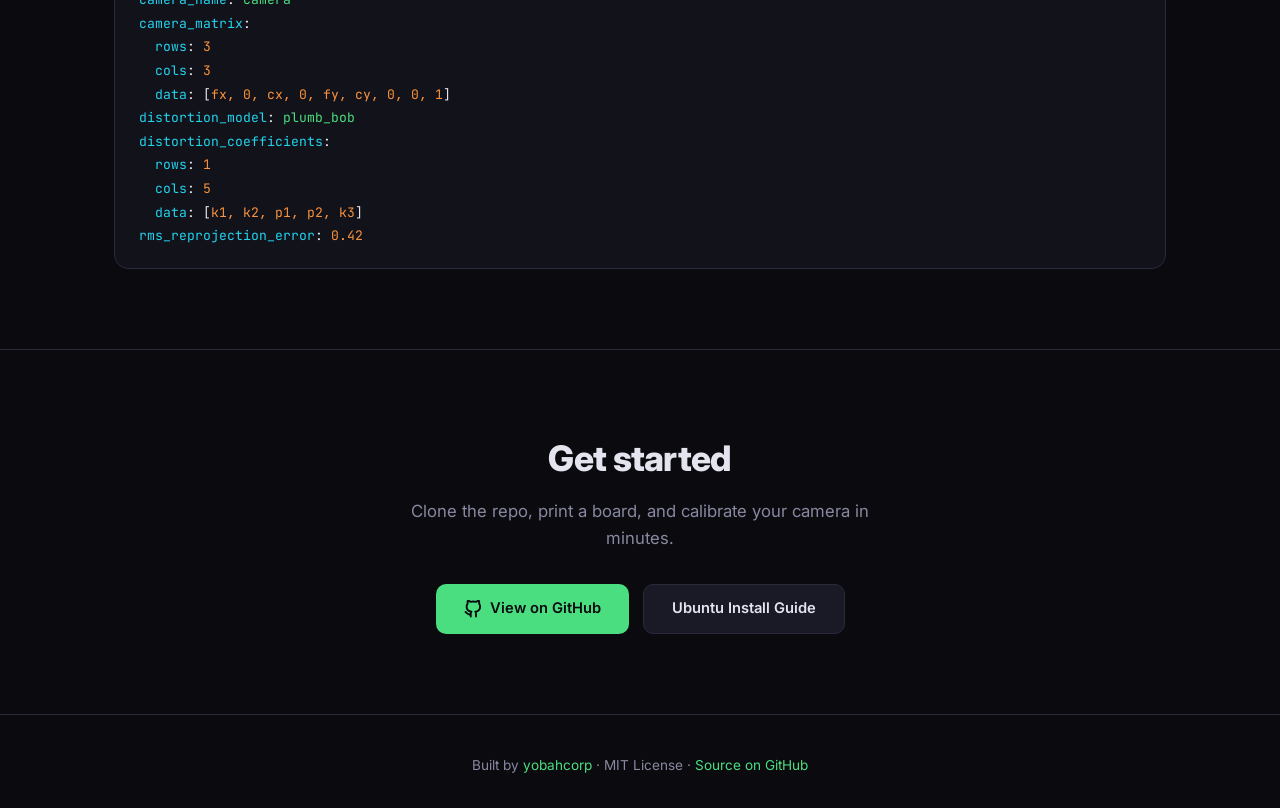
==== commit 25c44700: "Update docs to cover --image-folder source option Co-Authored-By: Claude Opus 4.6 <noreply@anthropic" ====
--- a/docs/index.html
+++ b/docs/index.html
@@ -668,6 +668,7 @@
           <br>
           <span class="key">source</span>:<br>
           &nbsp;&nbsp;<span class="key">camera_id</span>: <span class="val">0</span><br>
+          &nbsp;&nbsp;<span class="cmt"># image_folder: /path/to/frames</span><br>
           &nbsp;&nbsp;<span class="key">width</span>: <span class="val">0</span> &nbsp;&nbsp;&nbsp;&nbsp;&nbsp;&nbsp;&nbsp;&nbsp;&nbsp;&nbsp;&nbsp;&nbsp;&nbsp;<span class="cmt"># 0 = native resolution</span><br>
           &nbsp;&nbsp;<span class="key">height</span>: <span class="val">0</span>
         </div>
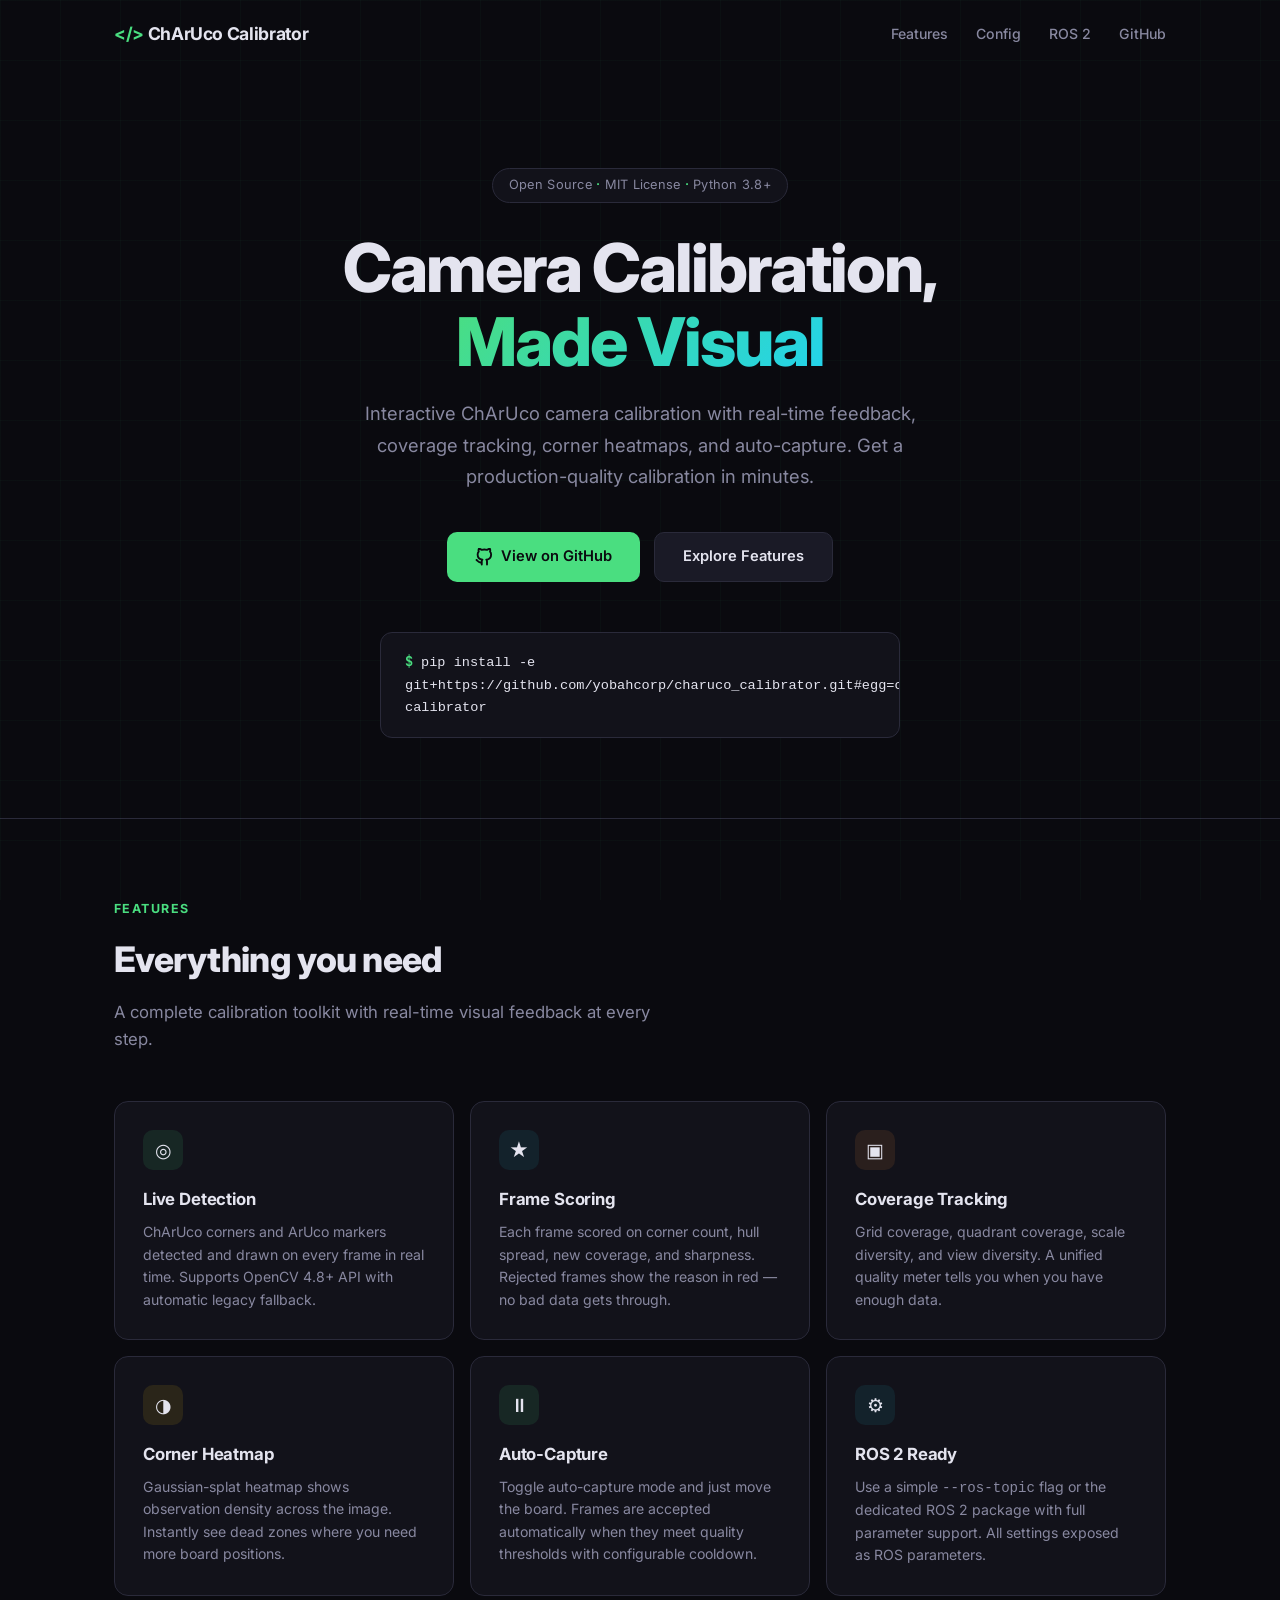
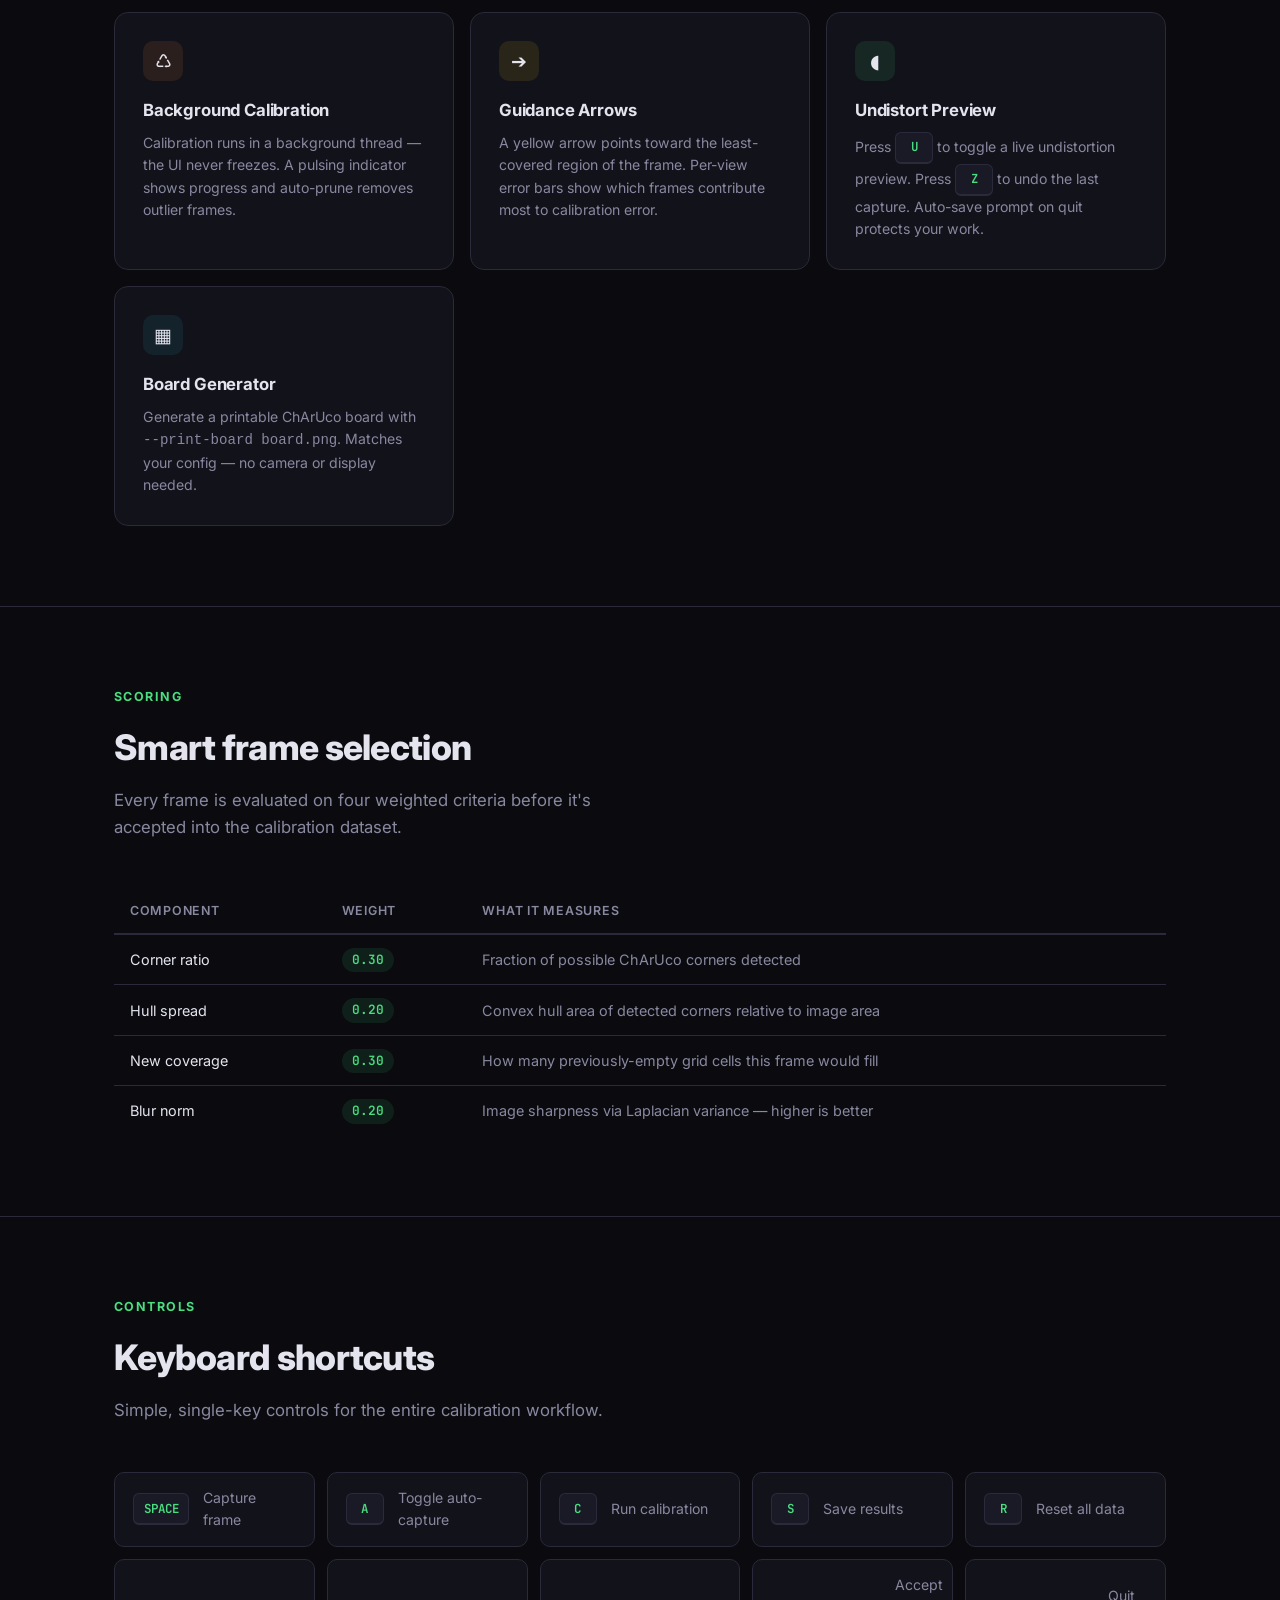
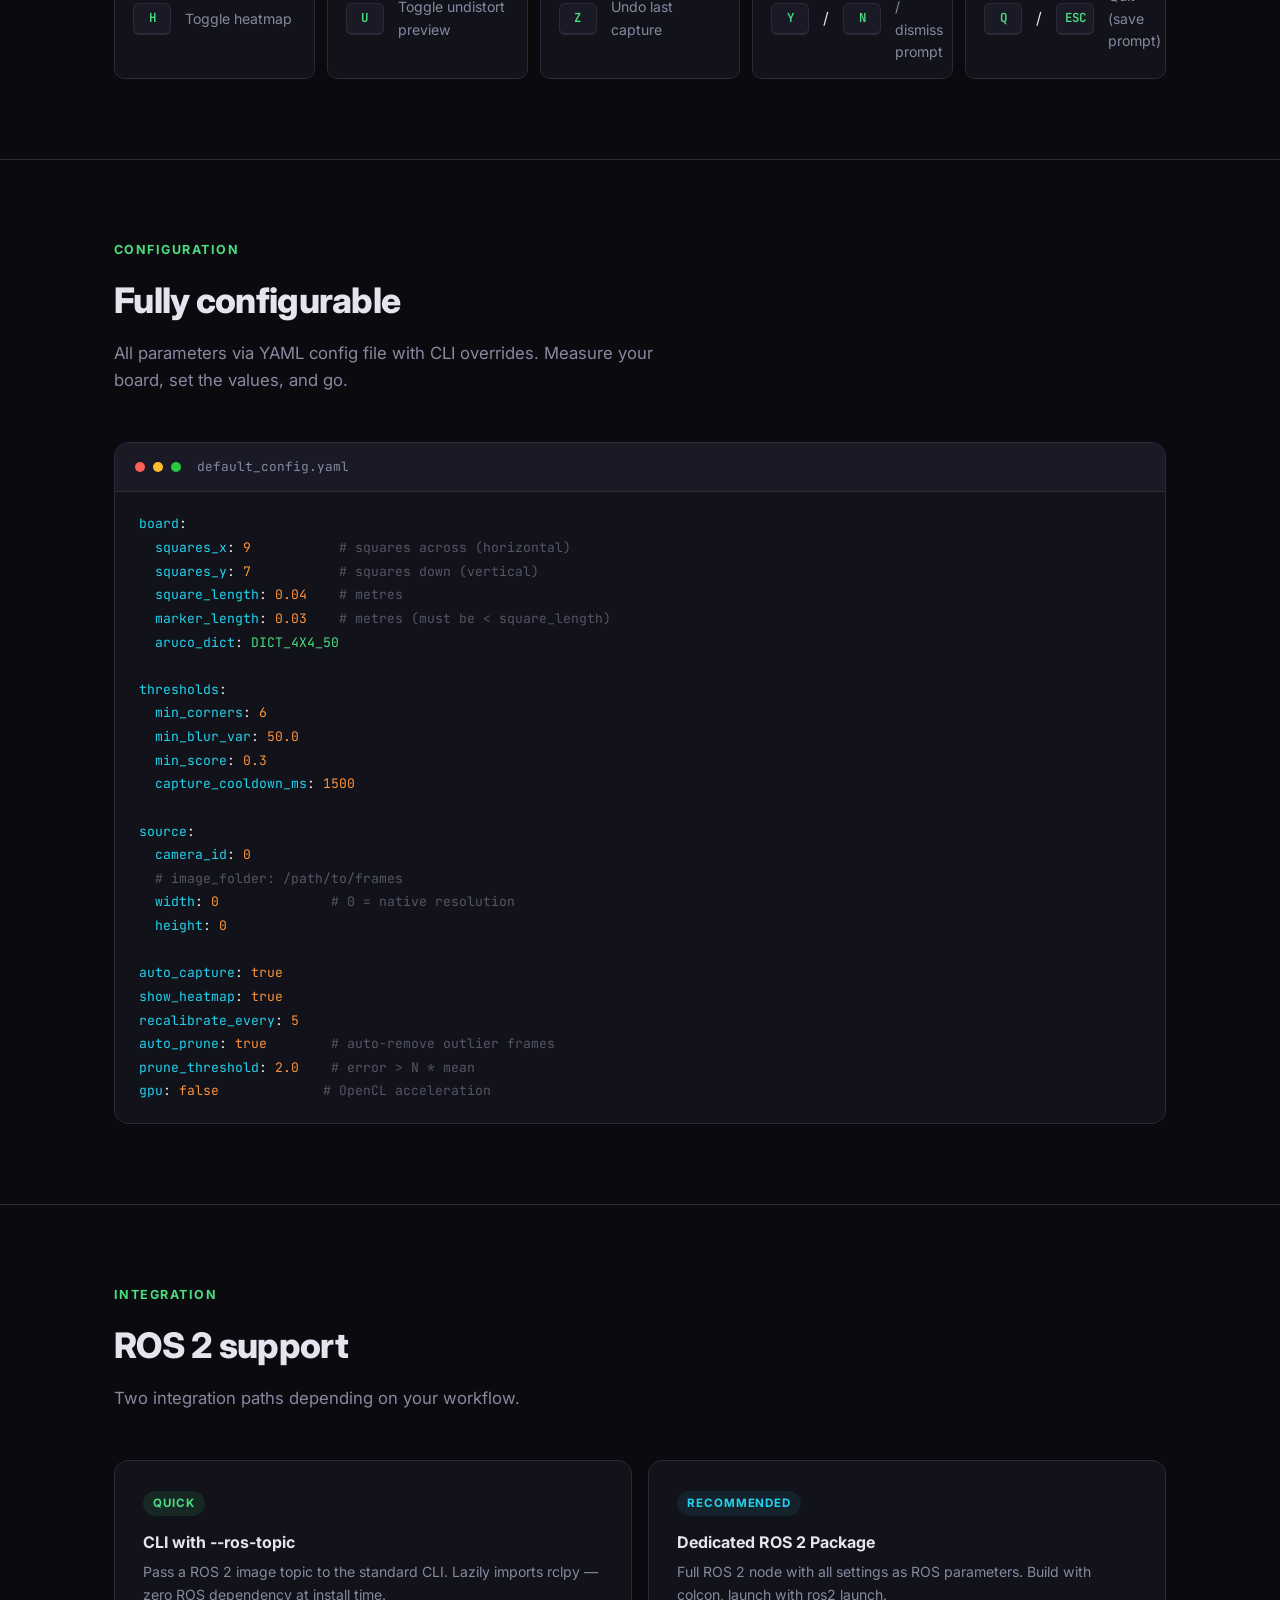
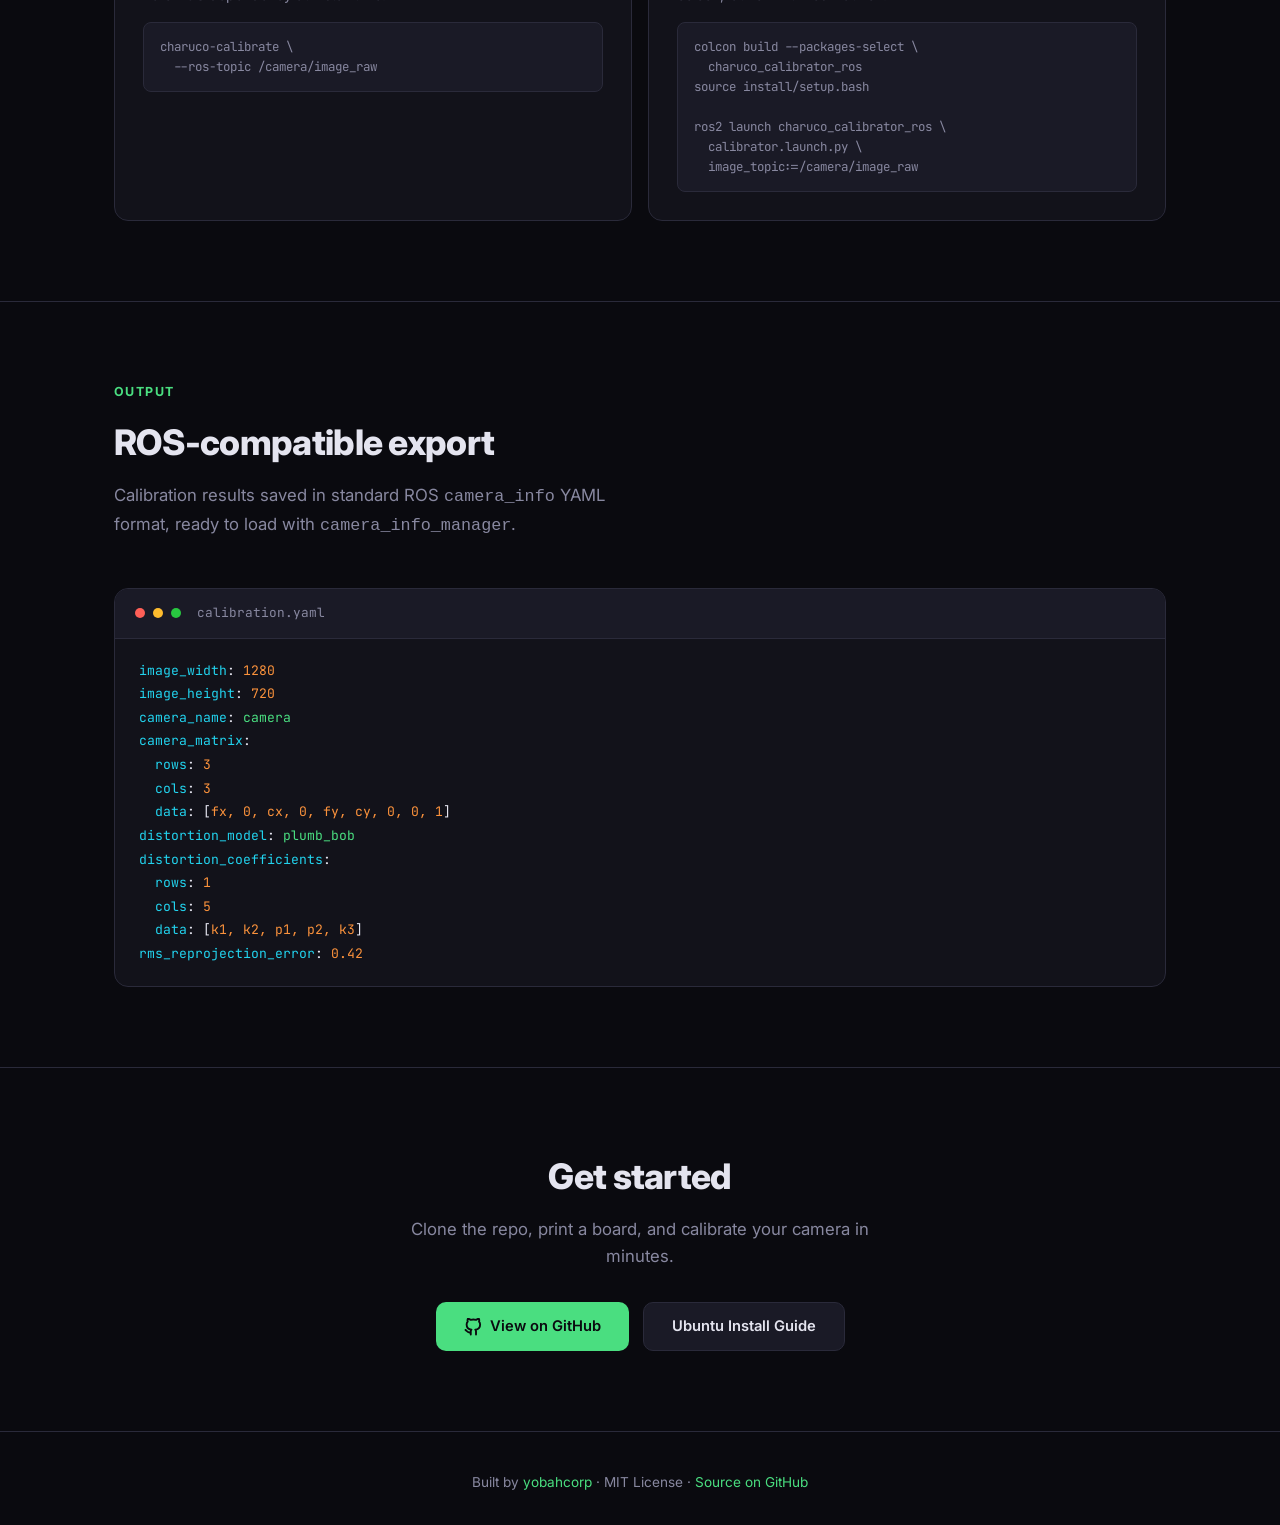
==== commit 6c1556e2: "Update docs for all new features (background calibration, auto-prune, undo, undistort, GPU, board ge" ====
--- a/docs/index.html
+++ b/docs/index.html
@@ -566,6 +566,30 @@
           <div class="feature-icon fi-cyan">&#9881;</div>
           <h3>ROS 2 Ready</h3>
           <p>Use a simple <code>--ros-topic</code> flag or the dedicated ROS 2 package with full parameter support. All settings exposed as ROS parameters.</p>
+        </div>
+
+        <div class="feature-card">
+          <div class="feature-icon fi-orange">&#9850;</div>
+          <h3>Background Calibration</h3>
+          <p>Calibration runs in a background thread &mdash; the UI never freezes. A pulsing indicator shows progress and auto-prune removes outlier frames.</p>
+        </div>
+
+        <div class="feature-card">
+          <div class="feature-icon fi-yellow">&#10132;</div>
+          <h3>Guidance Arrows</h3>
+          <p>A yellow arrow points toward the least-covered region of the frame. Per-view error bars show which frames contribute most to calibration error.</p>
+        </div>
+
+        <div class="feature-card">
+          <div class="feature-icon fi-green">&#9686;</div>
+          <h3>Undistort Preview</h3>
+          <p>Press <kbd>U</kbd> to toggle a live undistortion preview. Press <kbd>Z</kbd> to undo the last capture. Auto-save prompt on quit protects your work.</p>
+        </div>
+
+        <div class="feature-card">
+          <div class="feature-icon fi-cyan">&#9638;</div>
+          <h3>Board Generator</h3>
+          <p>Generate a printable ChArUco board with <code>--print-board board.png</code>. Matches your config &mdash; no camera or display needed.</p>
         </div>
       </div>
     </div>
@@ -630,8 +654,10 @@
         <div class="key-item"><kbd>S</kbd> <span>Save results</span></div>
         <div class="key-item"><kbd>R</kbd> <span>Reset all data</span></div>
         <div class="key-item"><kbd>H</kbd> <span>Toggle heatmap</span></div>
-        <div class="key-item"><kbd>Y</kbd> / <kbd>N</kbd> <span>Accept / dismiss suggestion</span></div>
-        <div class="key-item"><kbd>Q</kbd> / <kbd>ESC</kbd> <span>Quit</span></div>
+        <div class="key-item"><kbd>U</kbd> <span>Toggle undistort preview</span></div>
+        <div class="key-item"><kbd>Z</kbd> <span>Undo last capture</span></div>
+        <div class="key-item"><kbd>Y</kbd> / <kbd>N</kbd> <span>Accept / dismiss prompt</span></div>
+        <div class="key-item"><kbd>Q</kbd> / <kbd>ESC</kbd> <span>Quit (save prompt)</span></div>
       </div>
     </div>
   </section>
@@ -670,7 +696,14 @@
           &nbsp;&nbsp;<span class="key">camera_id</span>: <span class="val">0</span><br>
           &nbsp;&nbsp;<span class="cmt"># image_folder: /path/to/frames</span><br>
           &nbsp;&nbsp;<span class="key">width</span>: <span class="val">0</span> &nbsp;&nbsp;&nbsp;&nbsp;&nbsp;&nbsp;&nbsp;&nbsp;&nbsp;&nbsp;&nbsp;&nbsp;&nbsp;<span class="cmt"># 0 = native resolution</span><br>
-          &nbsp;&nbsp;<span class="key">height</span>: <span class="val">0</span>
+          &nbsp;&nbsp;<span class="key">height</span>: <span class="val">0</span><br>
+          <br>
+          <span class="key">auto_capture</span>: <span class="val">true</span><br>
+          <span class="key">show_heatmap</span>: <span class="val">true</span><br>
+          <span class="key">recalibrate_every</span>: <span class="val">5</span><br>
+          <span class="key">auto_prune</span>: <span class="val">true</span> &nbsp;&nbsp;&nbsp;&nbsp;&nbsp;&nbsp;&nbsp;<span class="cmt"># auto-remove outlier frames</span><br>
+          <span class="key">prune_threshold</span>: <span class="val">2.0</span> &nbsp;&nbsp;&nbsp;<span class="cmt"># error &gt; N * mean</span><br>
+          <span class="key">gpu</span>: <span class="val">false</span> &nbsp;&nbsp;&nbsp;&nbsp;&nbsp;&nbsp;&nbsp;&nbsp;&nbsp;&nbsp;&nbsp;&nbsp;<span class="cmt"># OpenCL acceleration</span>
         </div>
       </div>
     </div>
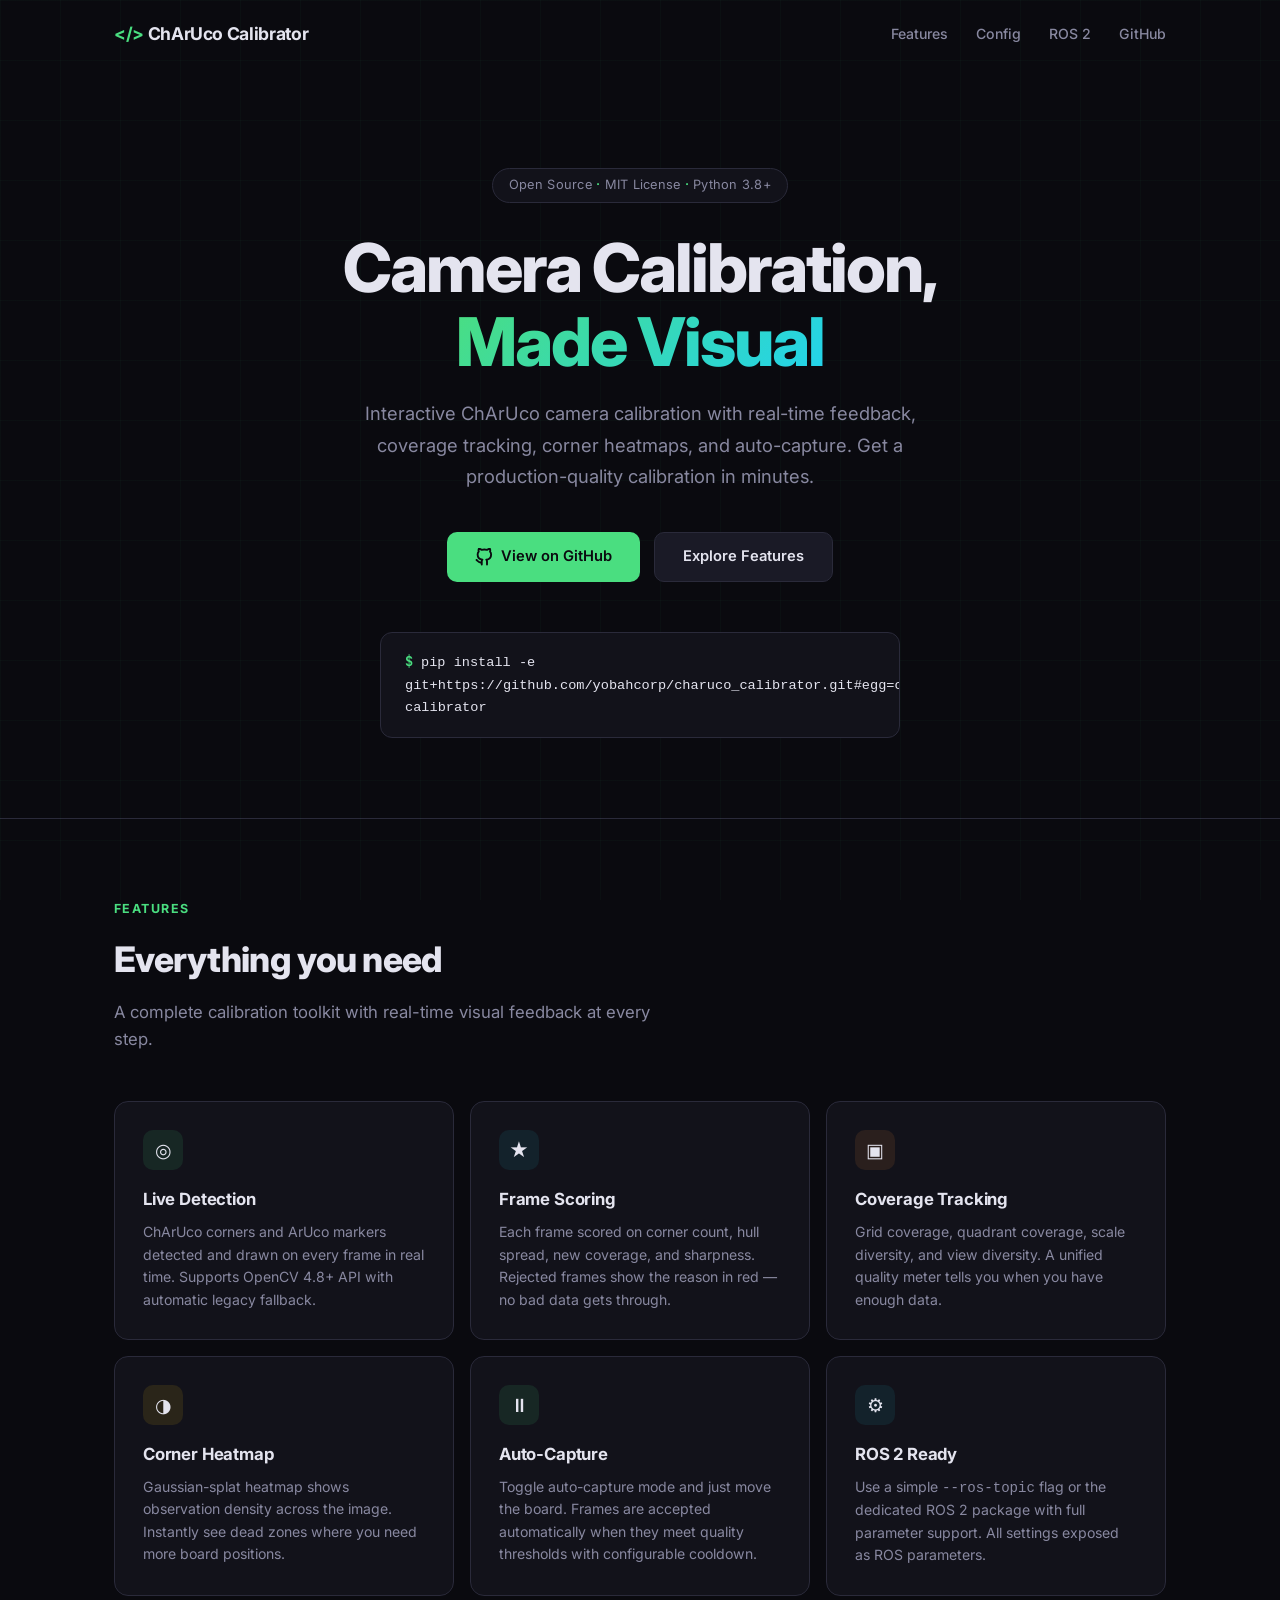
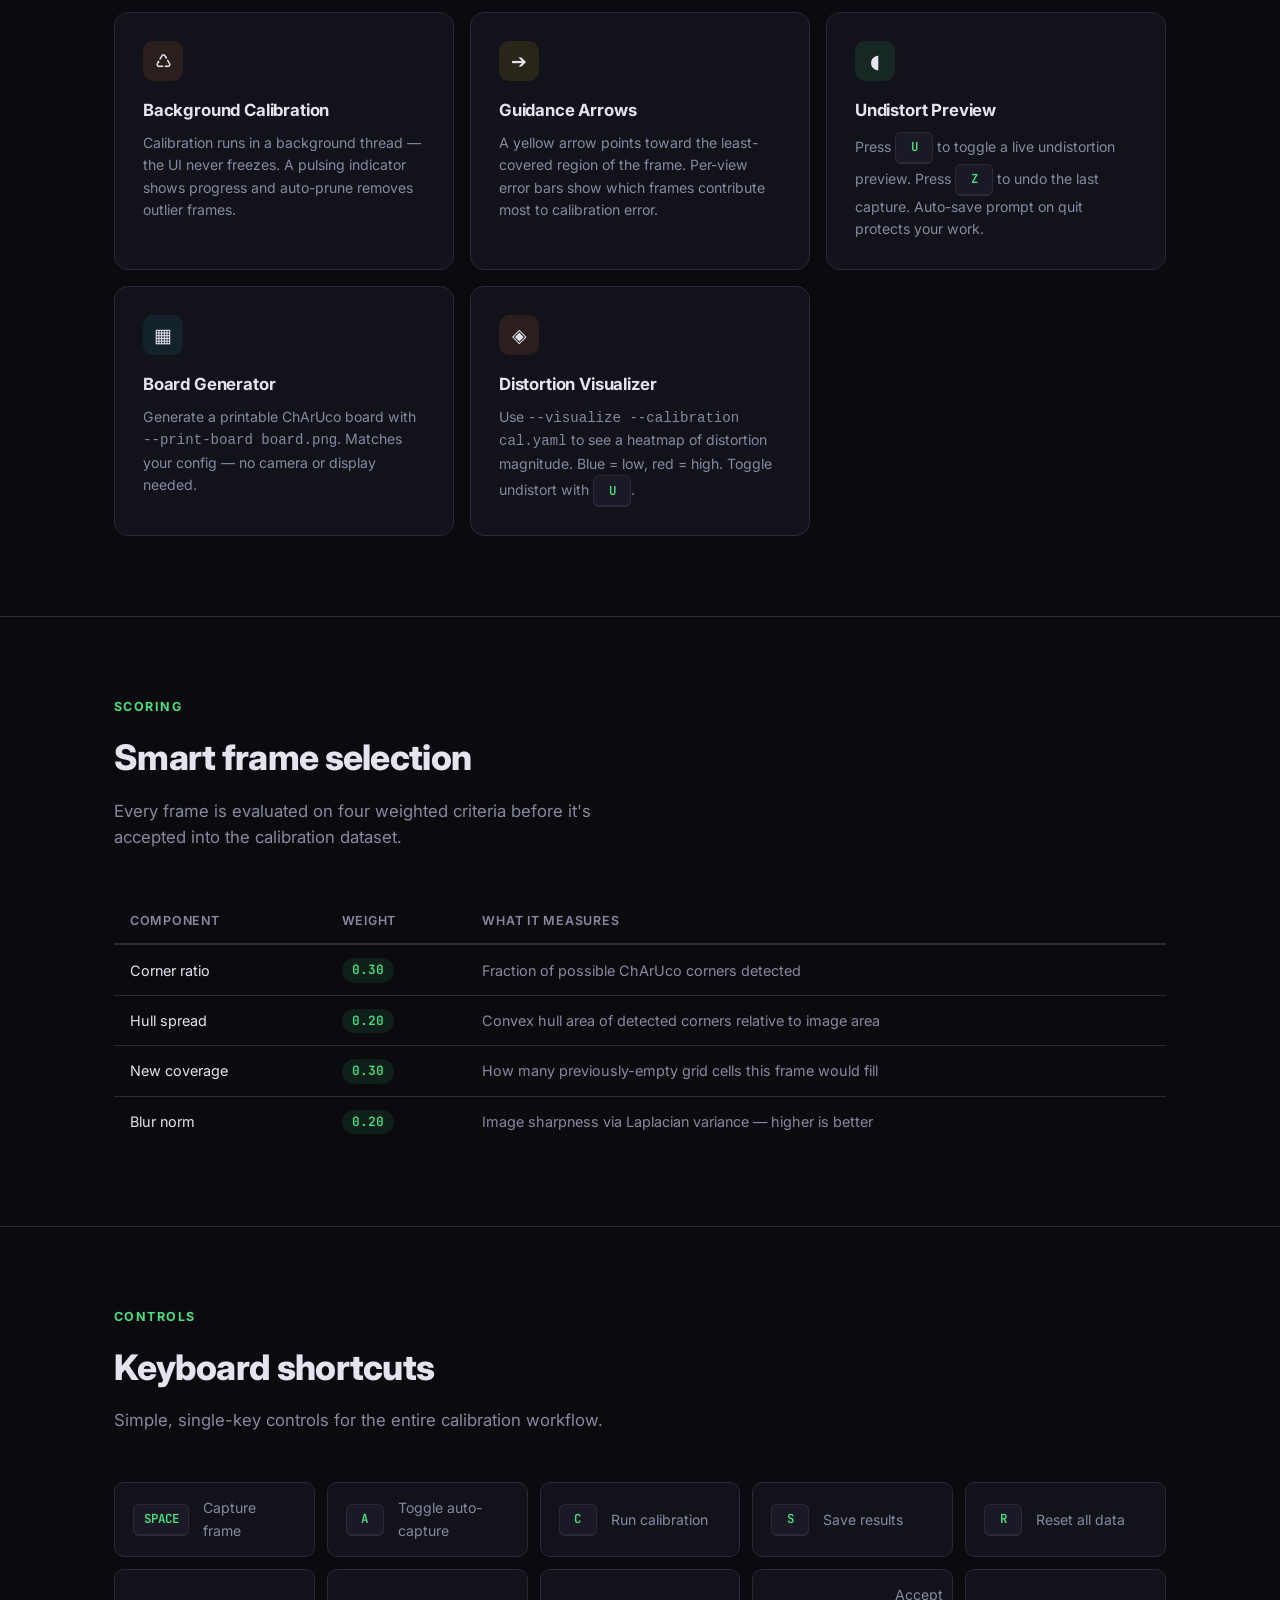
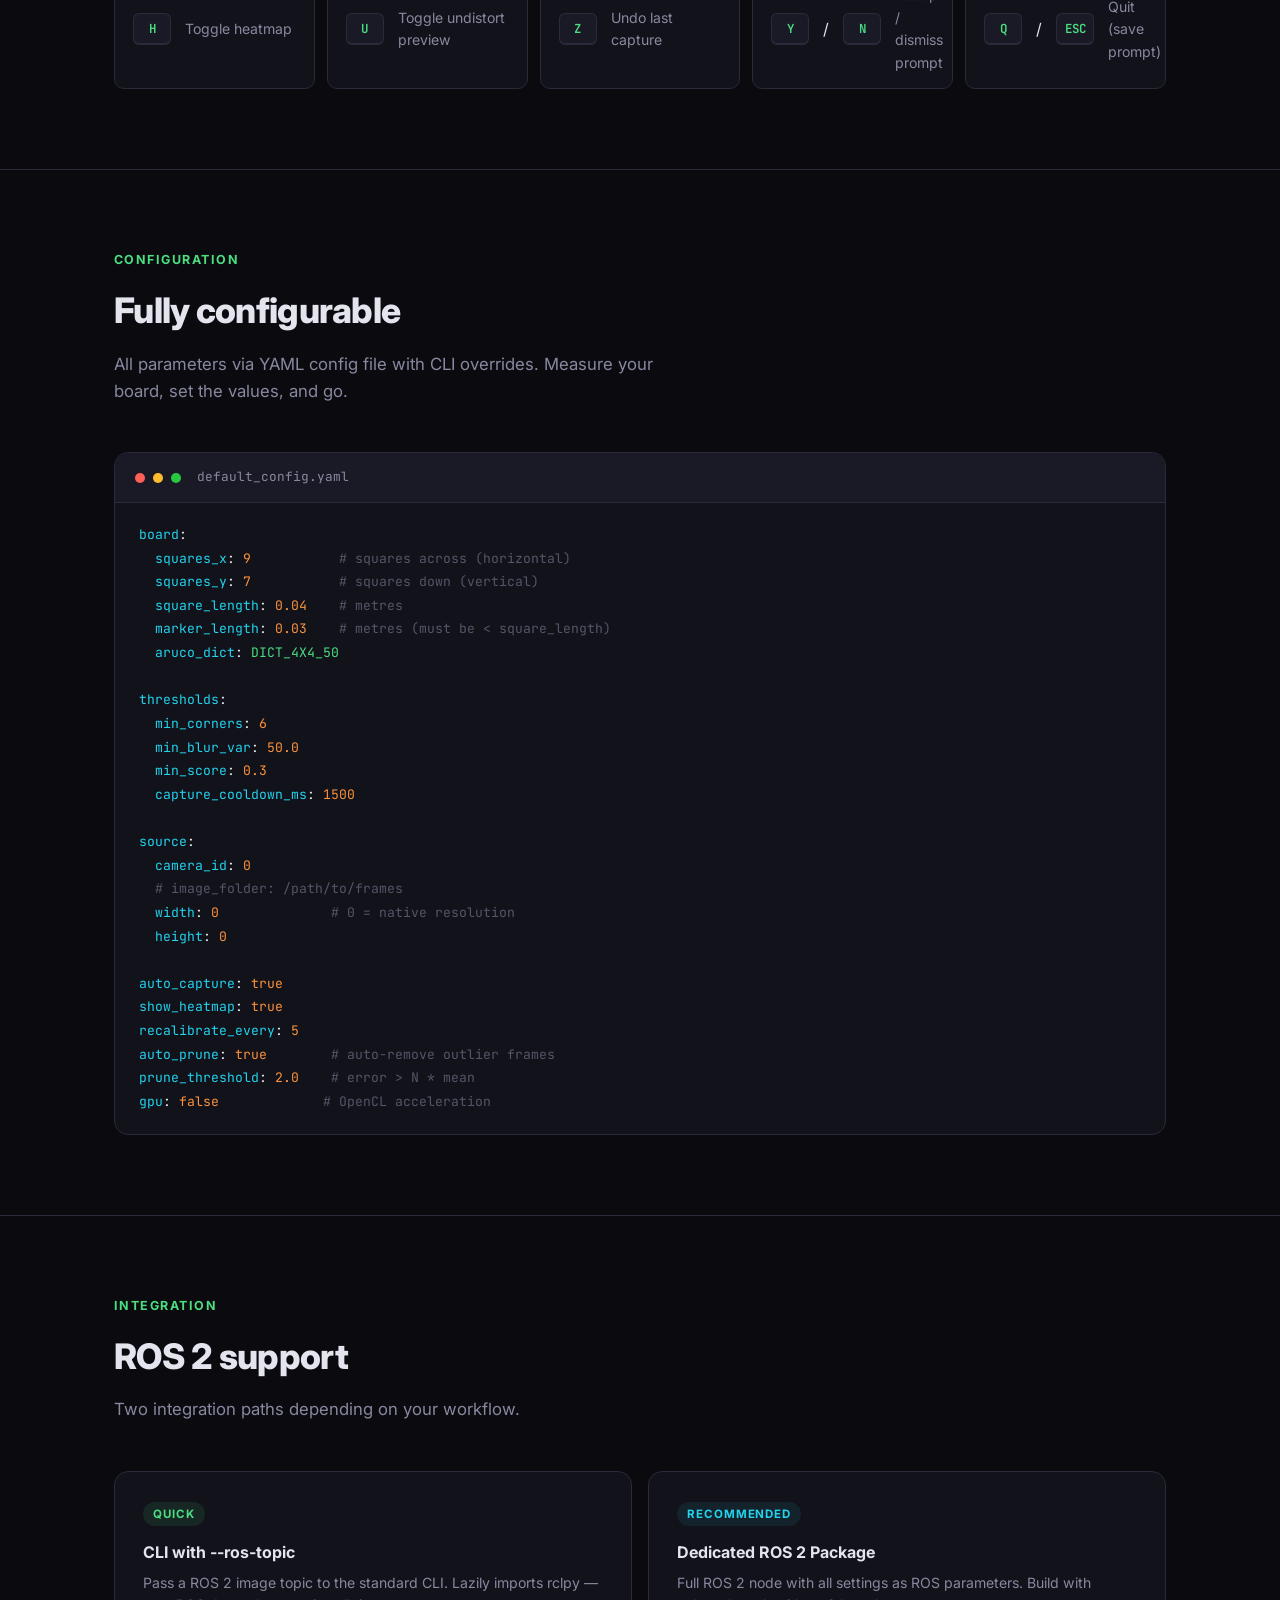
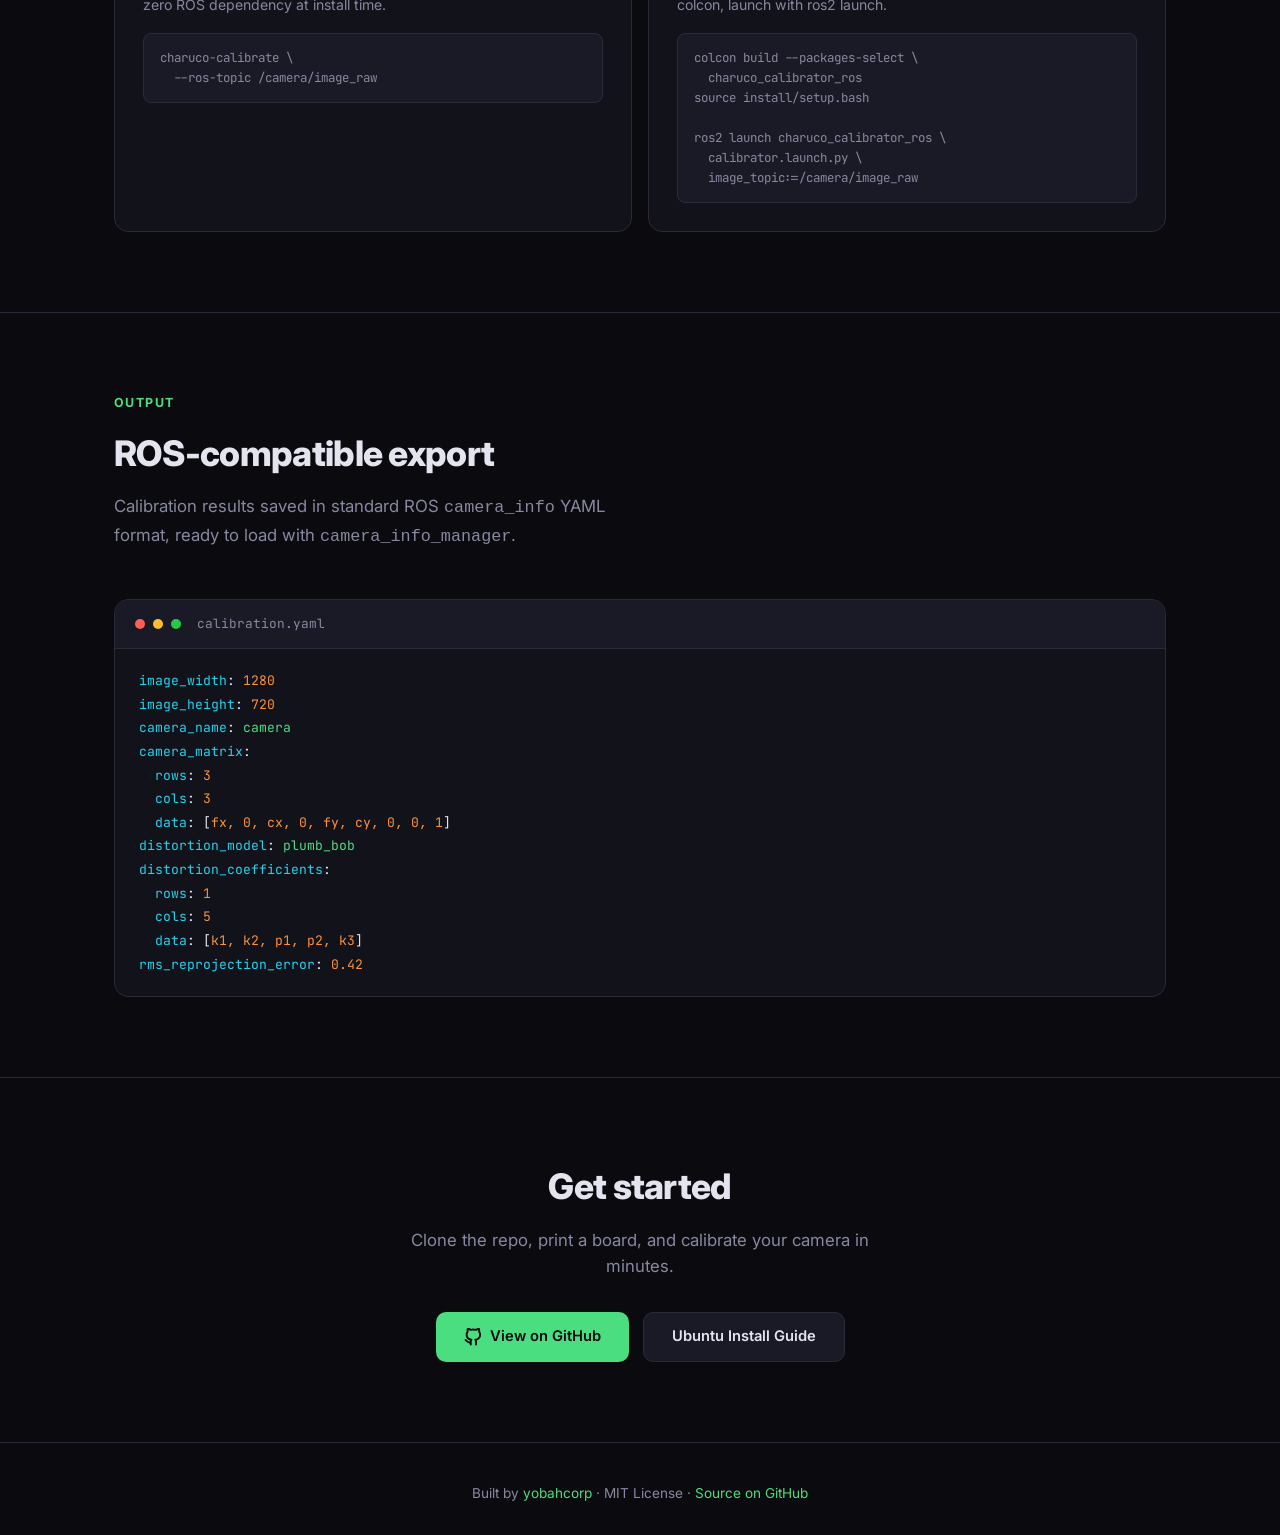
==== commit d6721cd9: "Update session log and docs for distortion visualization, UI layout fixes, stream-end behavior Co-Au" ====
--- a/docs/index.html
+++ b/docs/index.html
@@ -590,6 +590,12 @@
           <div class="feature-icon fi-cyan">&#9638;</div>
           <h3>Board Generator</h3>
           <p>Generate a printable ChArUco board with <code>--print-board board.png</code>. Matches your config &mdash; no camera or display needed.</p>
+        </div>
+
+        <div class="feature-card">
+          <div class="feature-icon fi-orange">&#9672;</div>
+          <h3>Distortion Visualizer</h3>
+          <p>Use <code>--visualize --calibration cal.yaml</code> to see a heatmap of distortion magnitude. Blue = low, red = high. Toggle undistort with <kbd>U</kbd>.</p>
         </div>
       </div>
     </div>
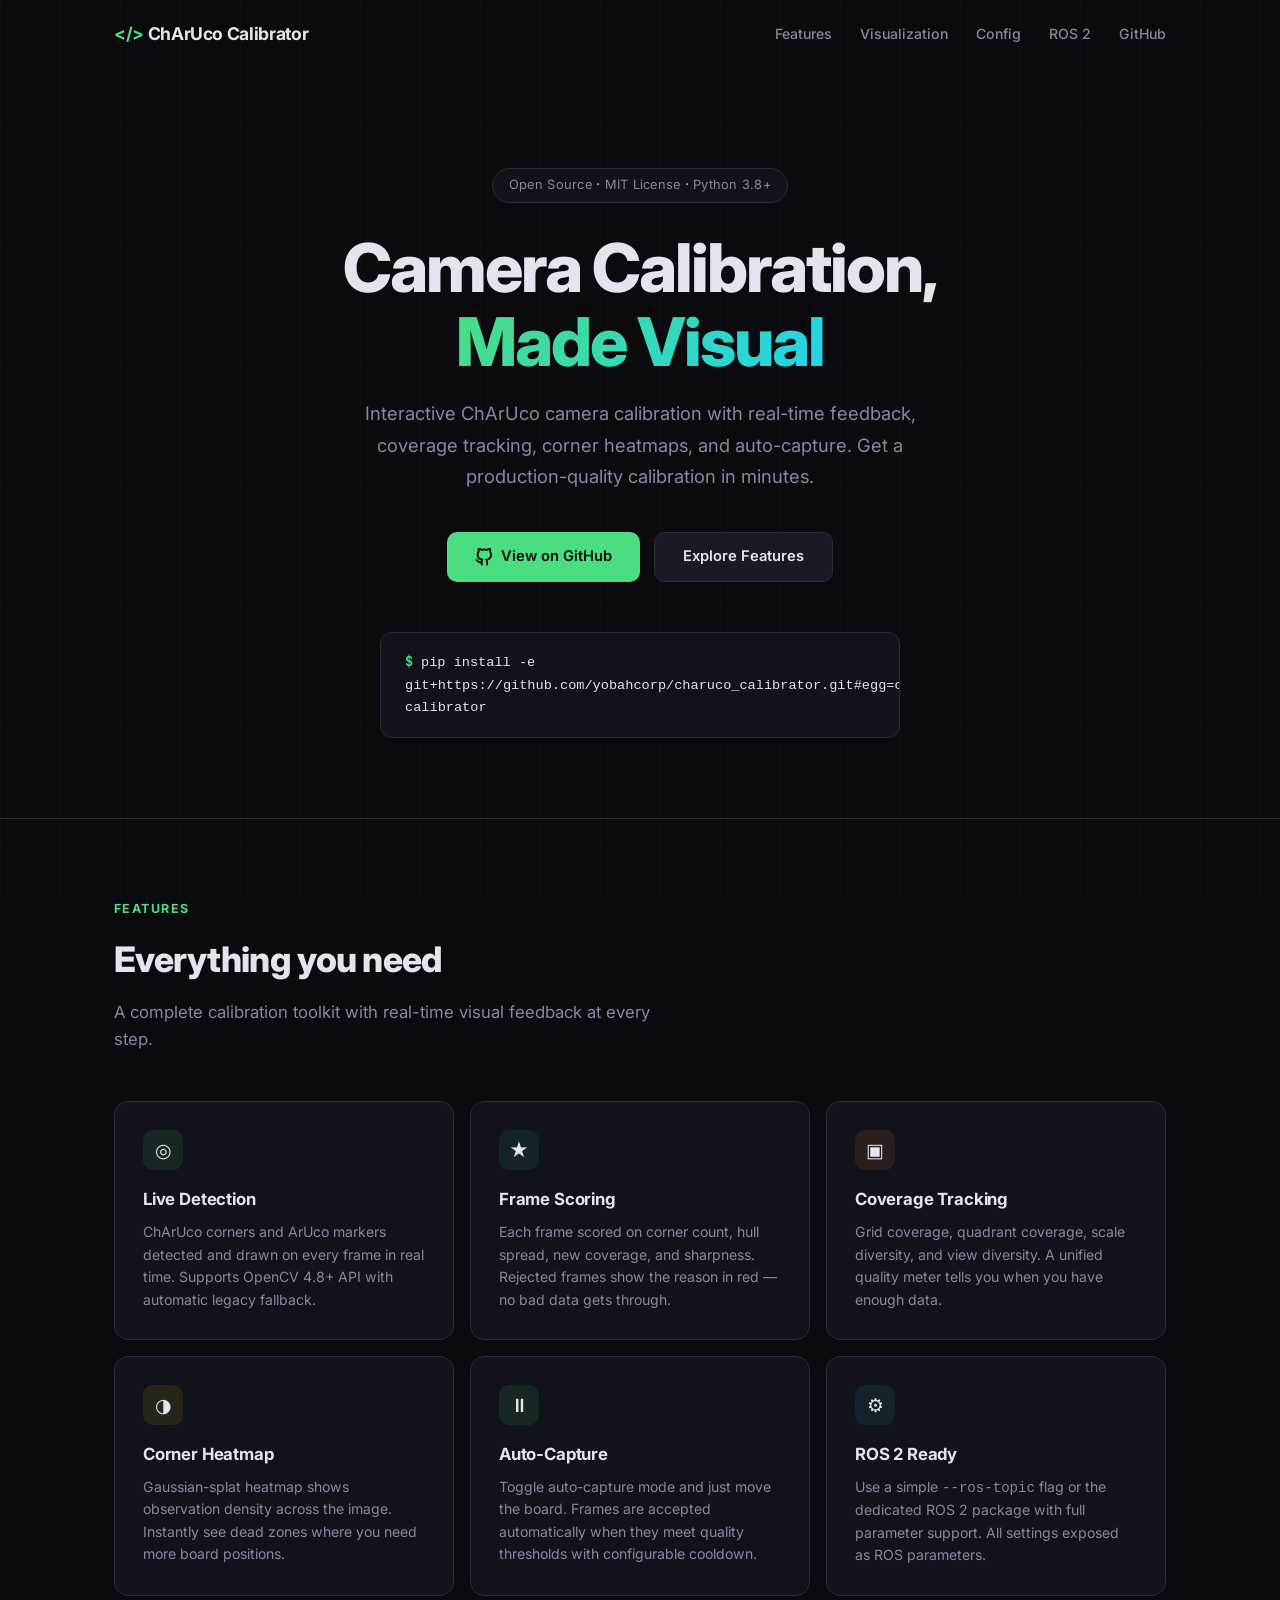
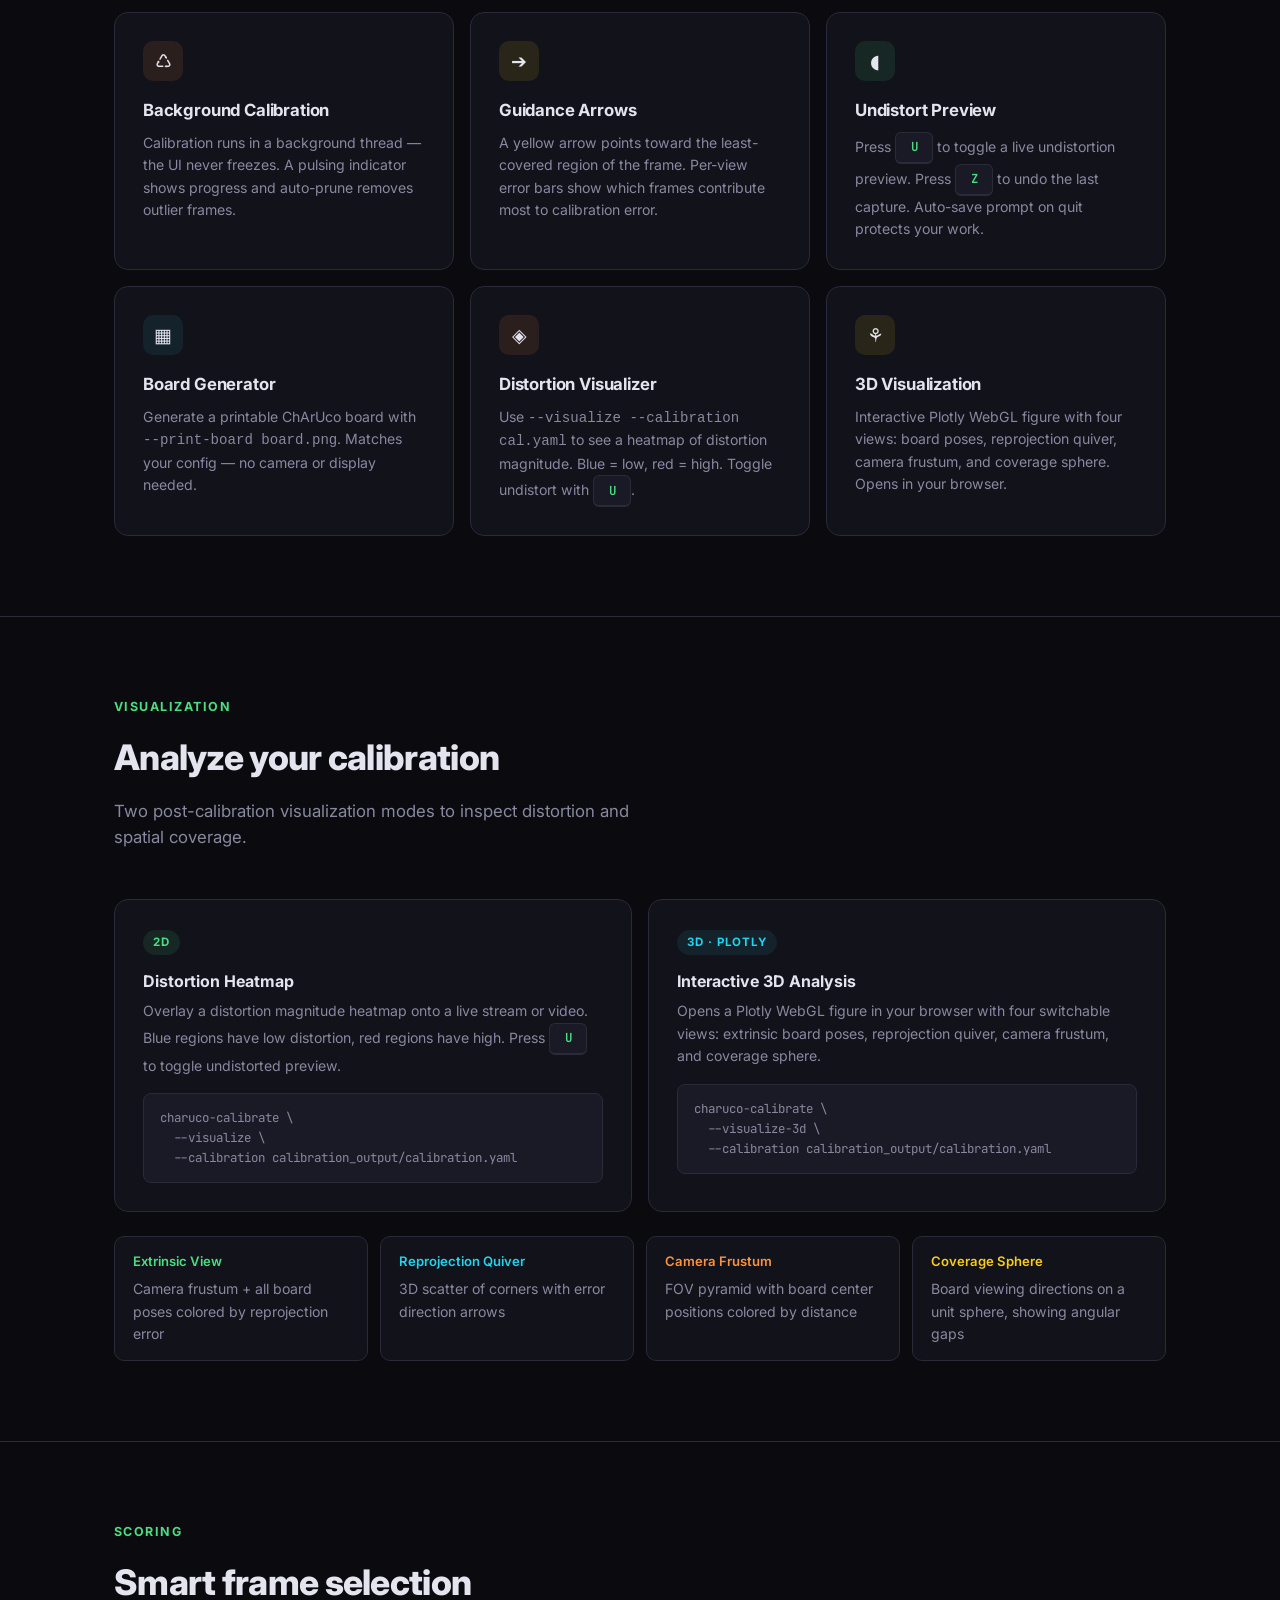
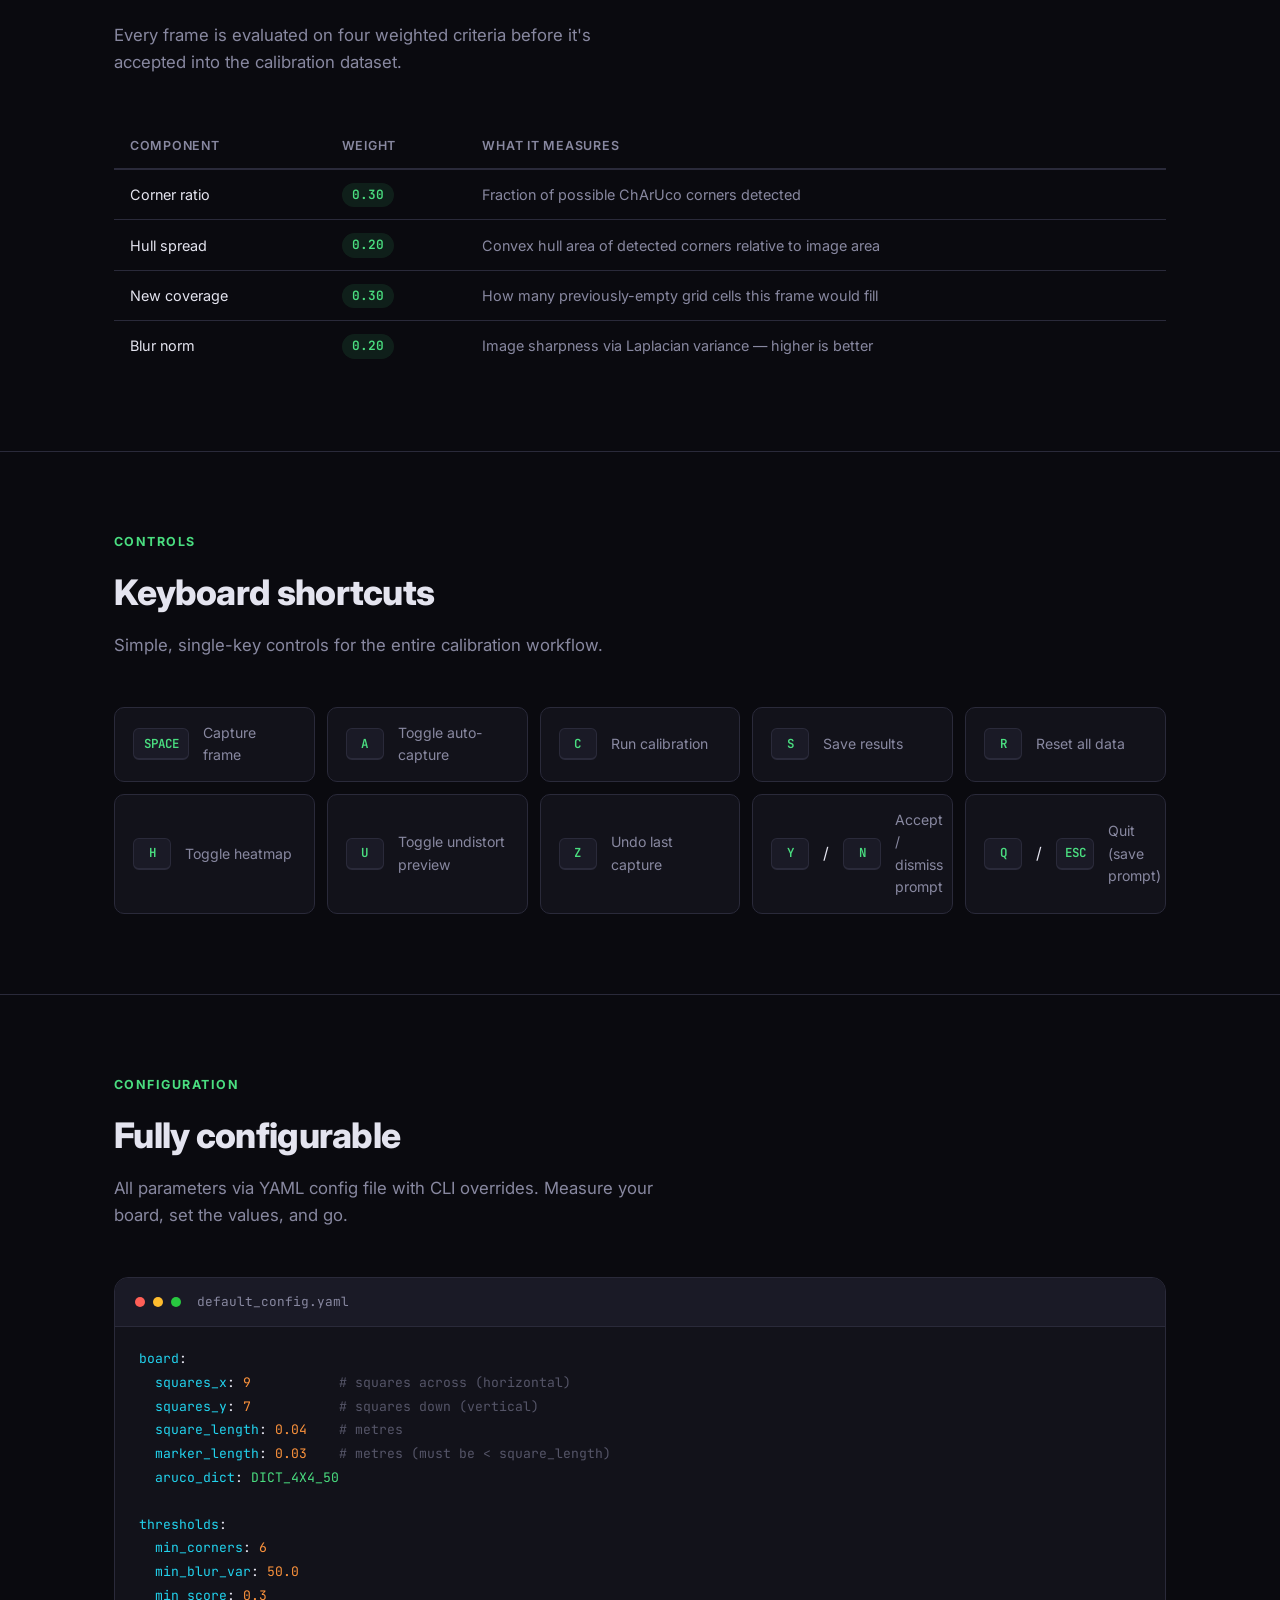
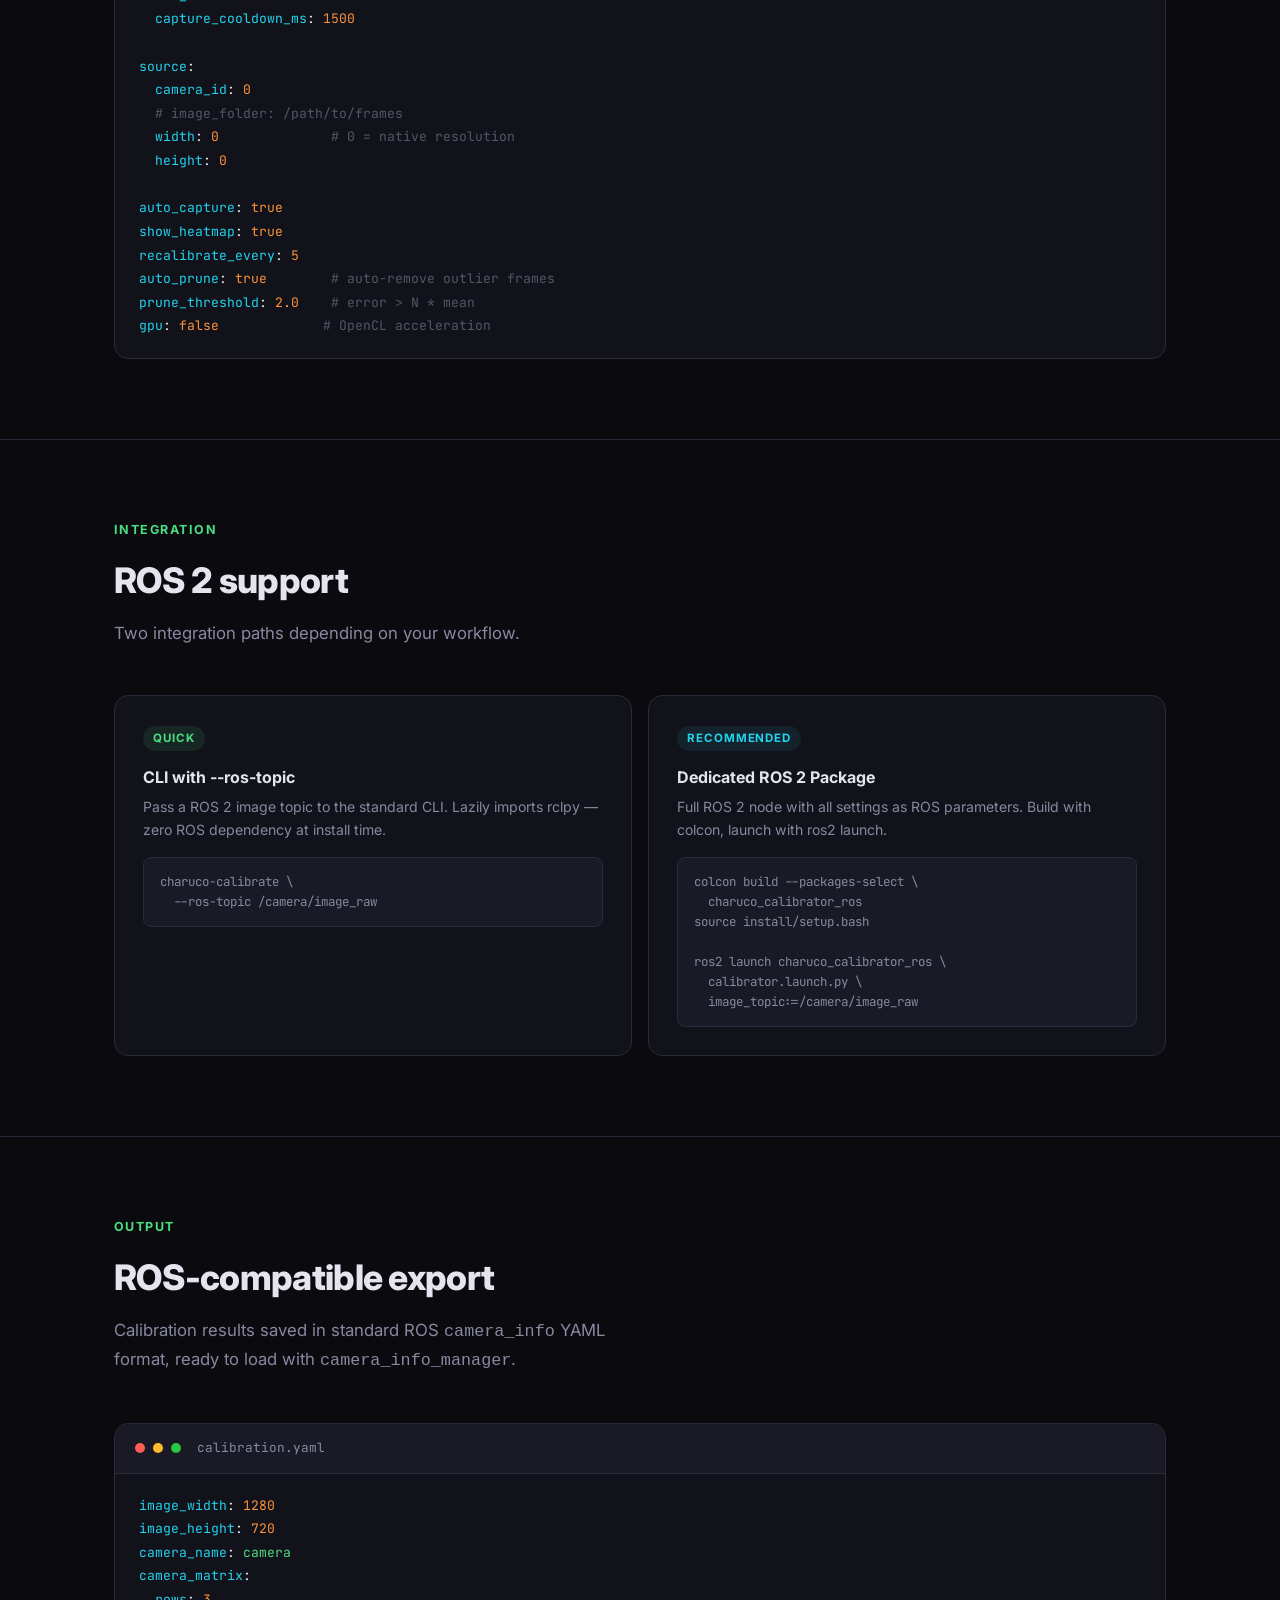
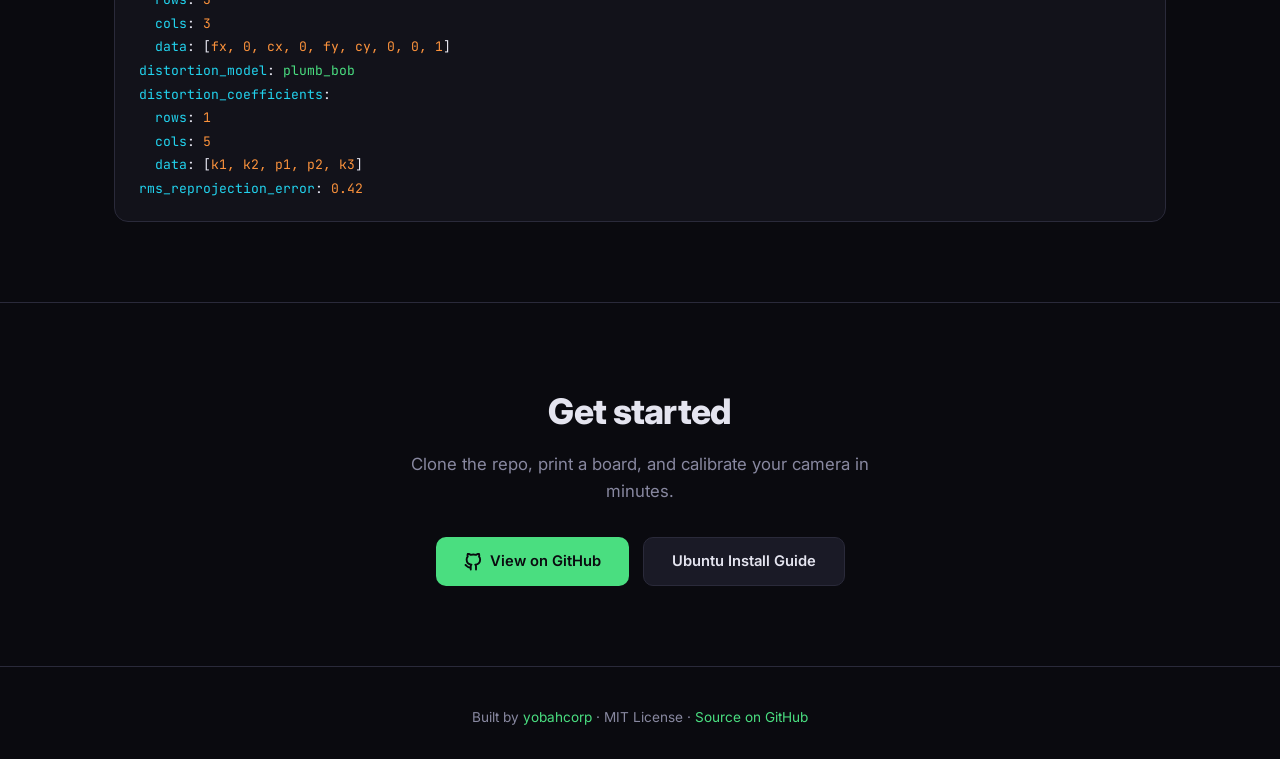
==== commit 4841e611: "Update landing page with 3D visualization section, add gitignore entries Co-Authored-By: Claude Opus" ====
--- a/docs/index.html
+++ b/docs/index.html
@@ -498,6 +498,7 @@
       <div class="logo"><span>&lt;/&gt;</span> ChArUco Calibrator</div>
       <div class="nav-links">
         <a href="#features">Features</a>
+        <a href="#visualization">Visualization</a>
         <a href="#config">Config</a>
         <a href="#ros">ROS 2</a>
         <a href="https://github.com/yobahcorp/charuco_calibrator">GitHub</a>
@@ -596,6 +597,62 @@
           <div class="feature-icon fi-orange">&#9672;</div>
           <h3>Distortion Visualizer</h3>
           <p>Use <code>--visualize --calibration cal.yaml</code> to see a heatmap of distortion magnitude. Blue = low, red = high. Toggle undistort with <kbd>U</kbd>.</p>
+        </div>
+
+        <div class="feature-card">
+          <div class="feature-icon fi-yellow">&#9880;</div>
+          <h3>3D Visualization</h3>
+          <p>Interactive Plotly WebGL figure with four views: board poses, reprojection quiver, camera frustum, and coverage sphere. Opens in your browser.</p>
+        </div>
+      </div>
+    </div>
+  </section>
+
+  <div class="divider"></div>
+
+  <!-- Visualization -->
+  <section class="section" id="visualization">
+    <div class="container">
+      <div class="section-label">Visualization</div>
+      <h2>Analyze your calibration</h2>
+      <p>Two post-calibration visualization modes to inspect distortion and spatial coverage.</p>
+
+      <div class="ros-options">
+        <div class="ros-card">
+          <span class="tag tag-quick">2D</span>
+          <h3>Distortion Heatmap</h3>
+          <p>Overlay a distortion magnitude heatmap onto a live stream or video. Blue regions have low distortion, red regions have high. Press <kbd>U</kbd> to toggle undistorted preview.</p>
+          <pre>charuco-calibrate \
+  --visualize \
+  --calibration calibration_output/calibration.yaml</pre>
+        </div>
+
+        <div class="ros-card">
+          <span class="tag tag-rec">3D &middot; Plotly</span>
+          <h3>Interactive 3D Analysis</h3>
+          <p>Opens a Plotly WebGL figure in your browser with four switchable views: extrinsic board poses, reprojection quiver, camera frustum, and coverage sphere.</p>
+          <pre>charuco-calibrate \
+  --visualize-3d \
+  --calibration calibration_output/calibration.yaml</pre>
+        </div>
+      </div>
+
+      <div class="keys-grid" style="margin-top: 24px;">
+        <div class="key-item" style="flex-direction: column; align-items: flex-start; gap: 6px;">
+          <span style="color: var(--accent); font-weight: 600; font-size: 0.82rem;">Extrinsic View</span>
+          <span>Camera frustum + all board poses colored by reprojection error</span>
+        </div>
+        <div class="key-item" style="flex-direction: column; align-items: flex-start; gap: 6px;">
+          <span style="color: var(--accent2); font-weight: 600; font-size: 0.82rem;">Reprojection Quiver</span>
+          <span>3D scatter of corners with error direction arrows</span>
+        </div>
+        <div class="key-item" style="flex-direction: column; align-items: flex-start; gap: 6px;">
+          <span style="color: var(--orange); font-weight: 600; font-size: 0.82rem;">Camera Frustum</span>
+          <span>FOV pyramid with board center positions colored by distance</span>
+        </div>
+        <div class="key-item" style="flex-direction: column; align-items: flex-start; gap: 6px;">
+          <span style="color: var(--yellow); font-weight: 600; font-size: 0.82rem;">Coverage Sphere</span>
+          <span>Board viewing directions on a unit sphere, showing angular gaps</span>
         </div>
       </div>
     </div>
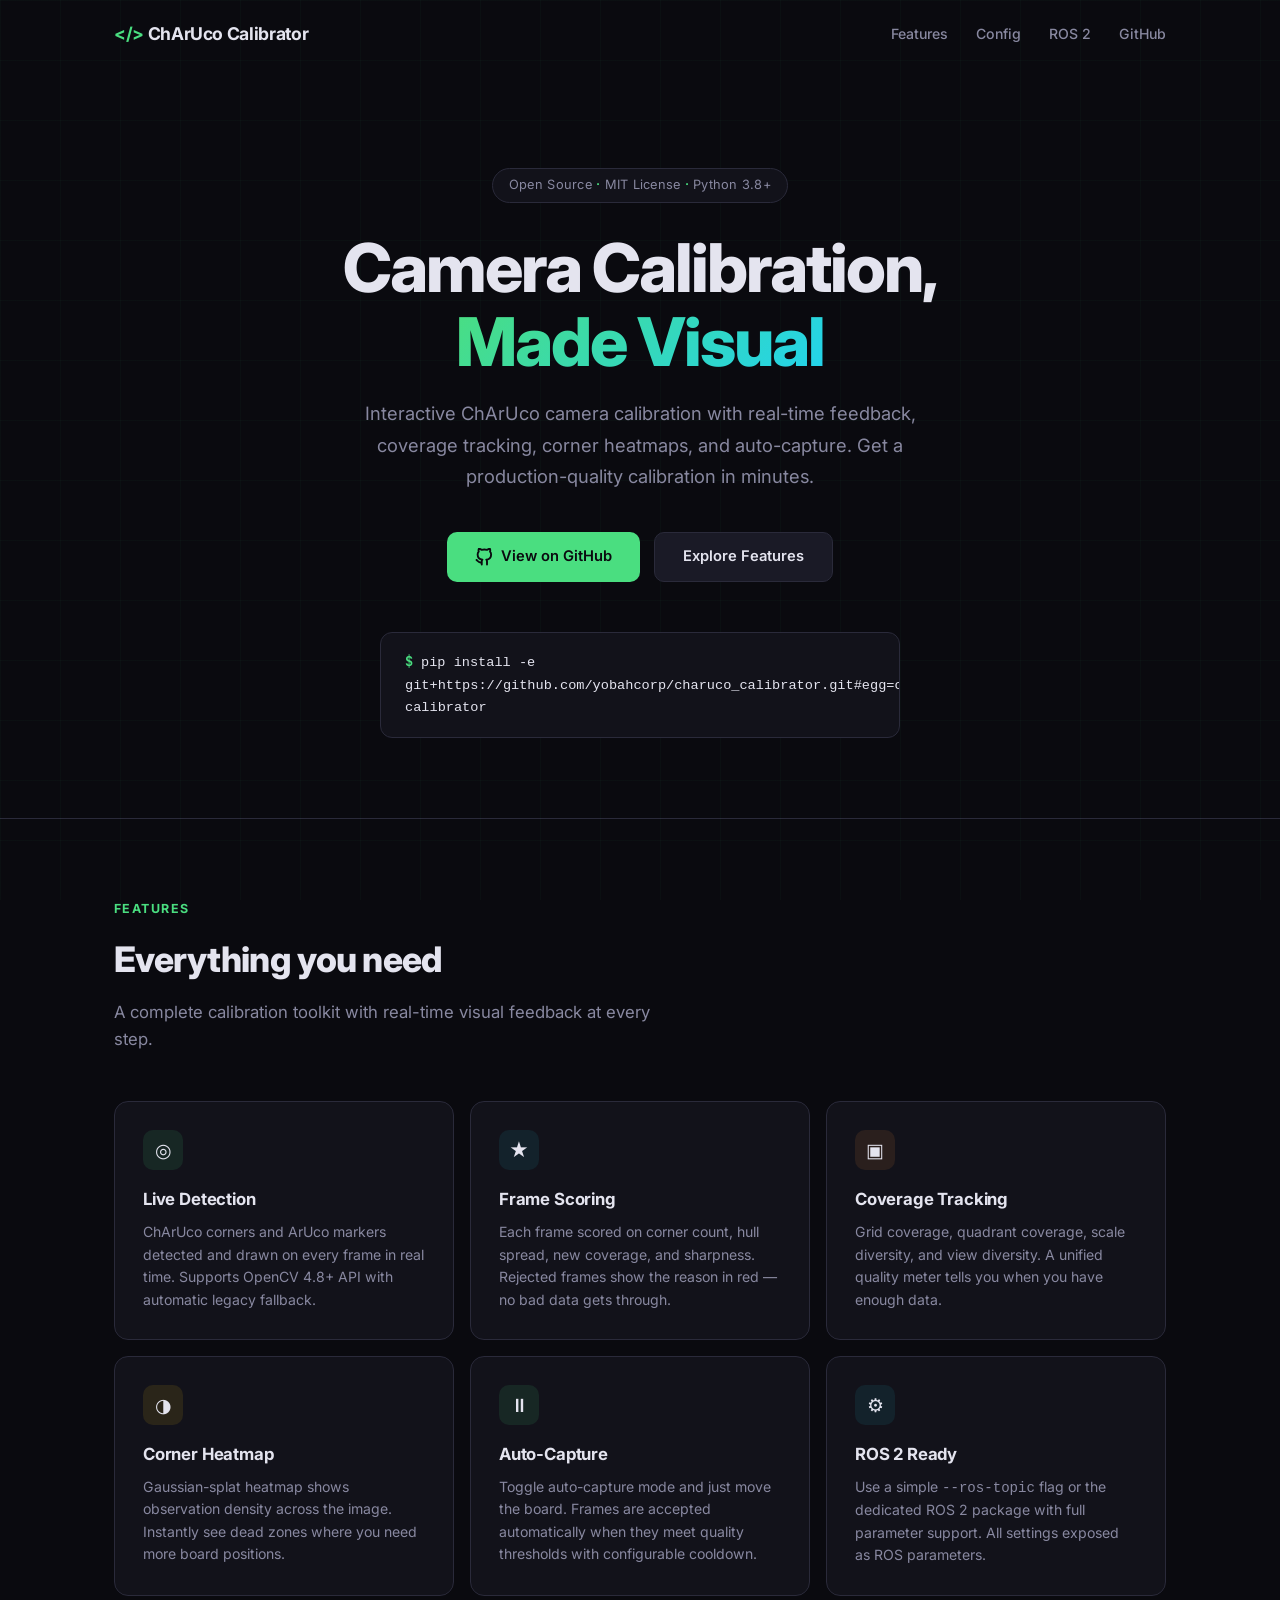
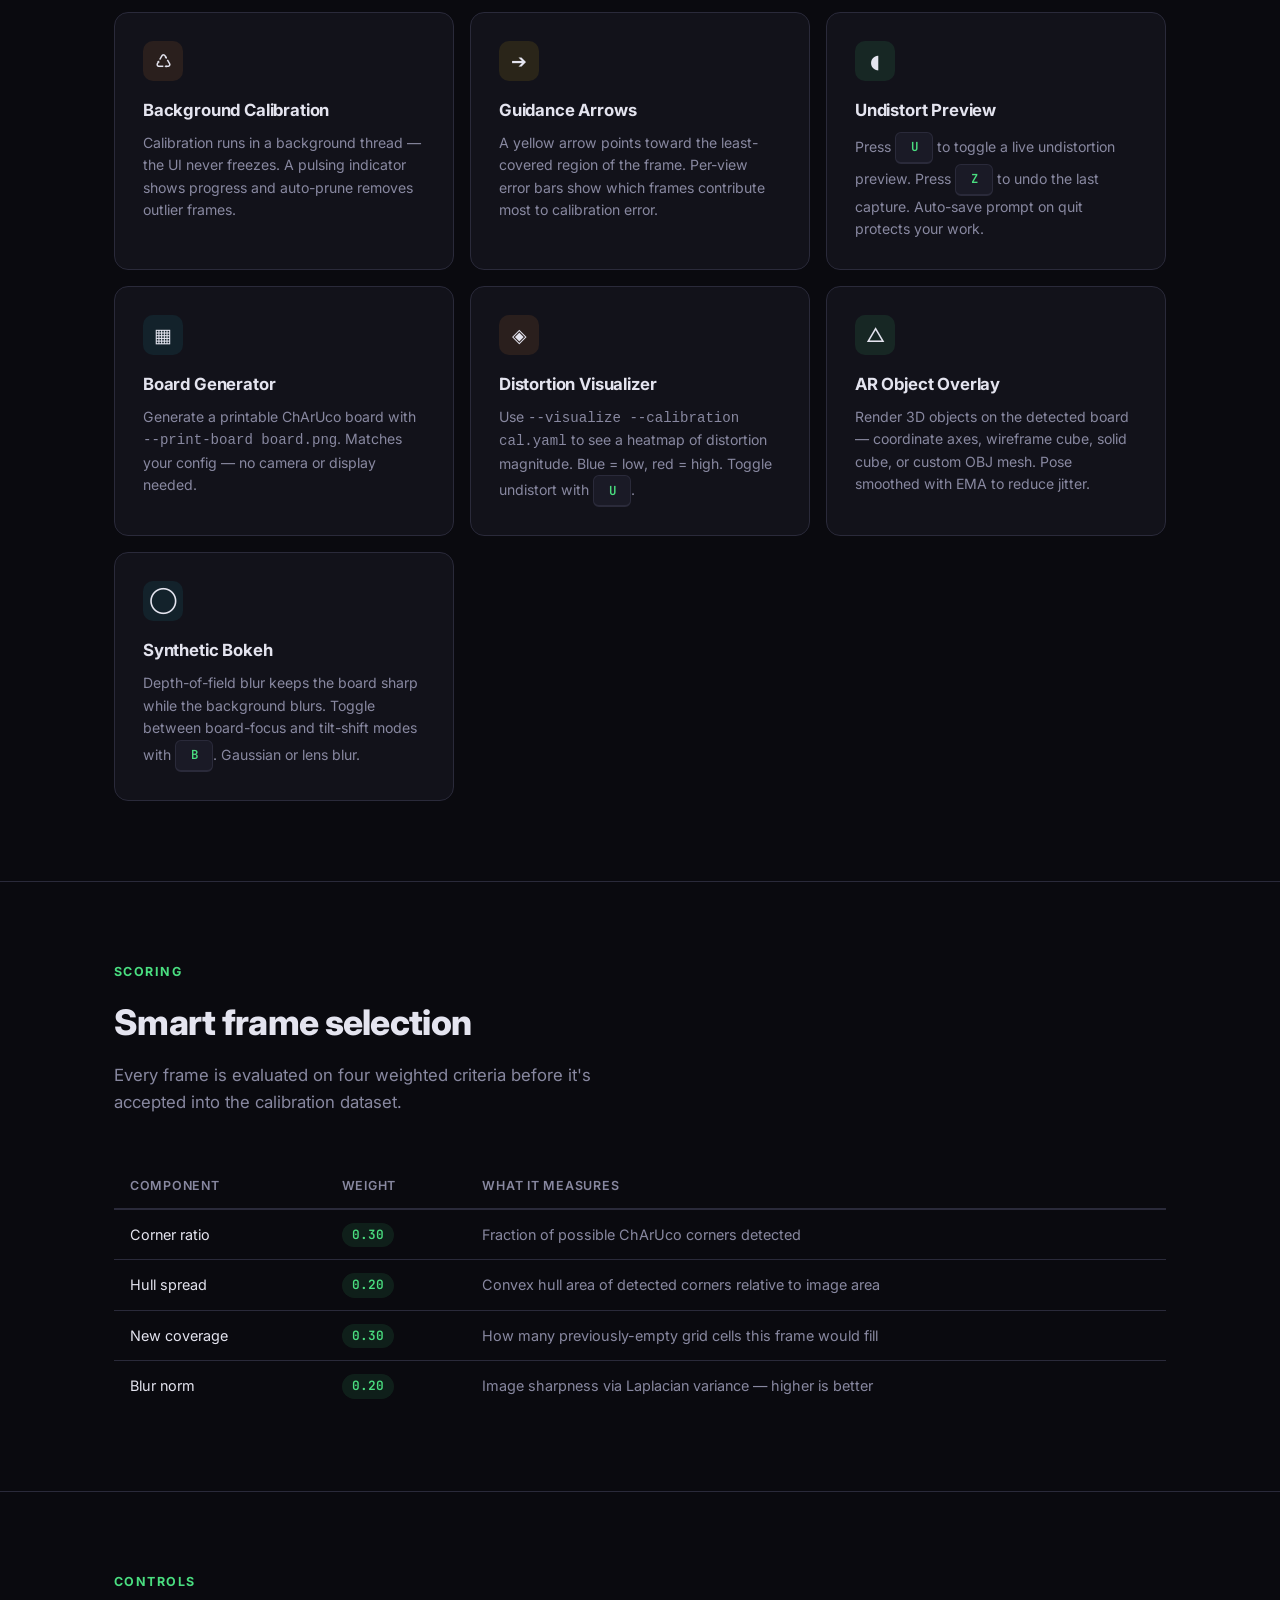
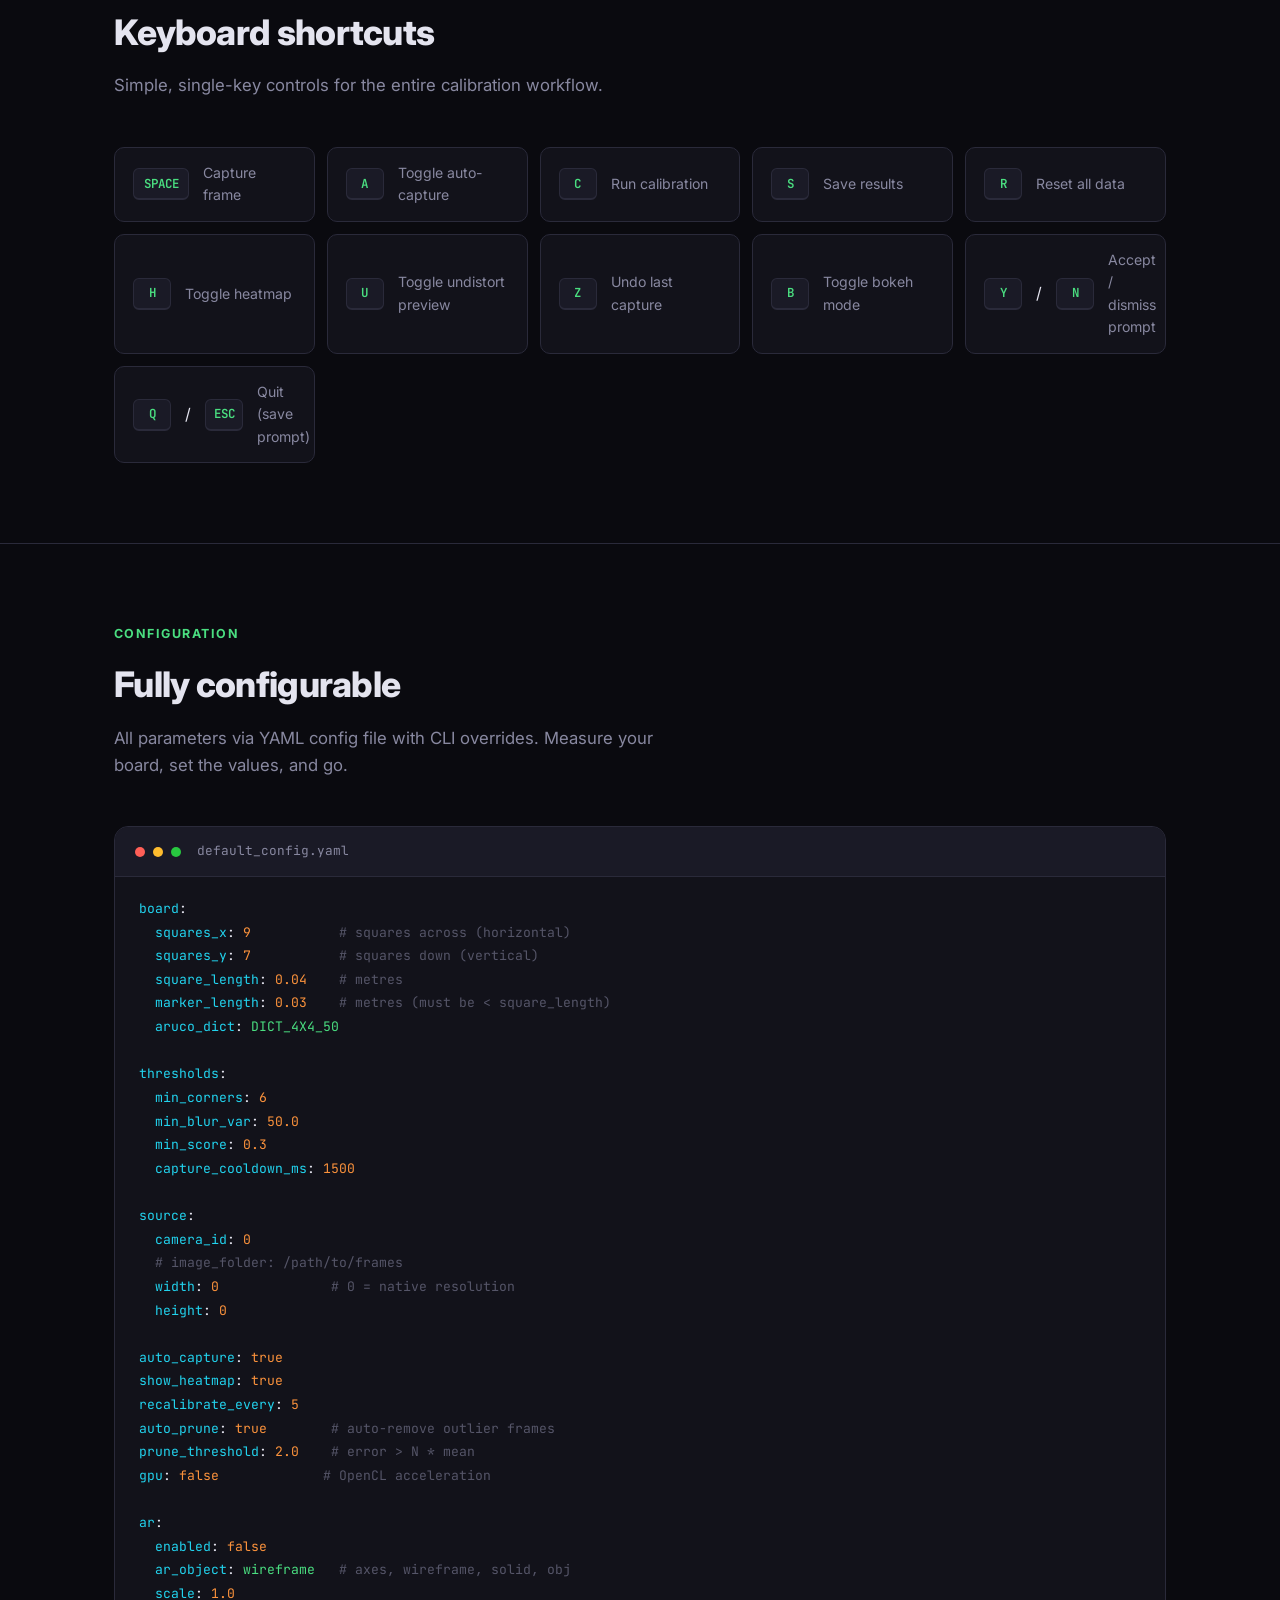
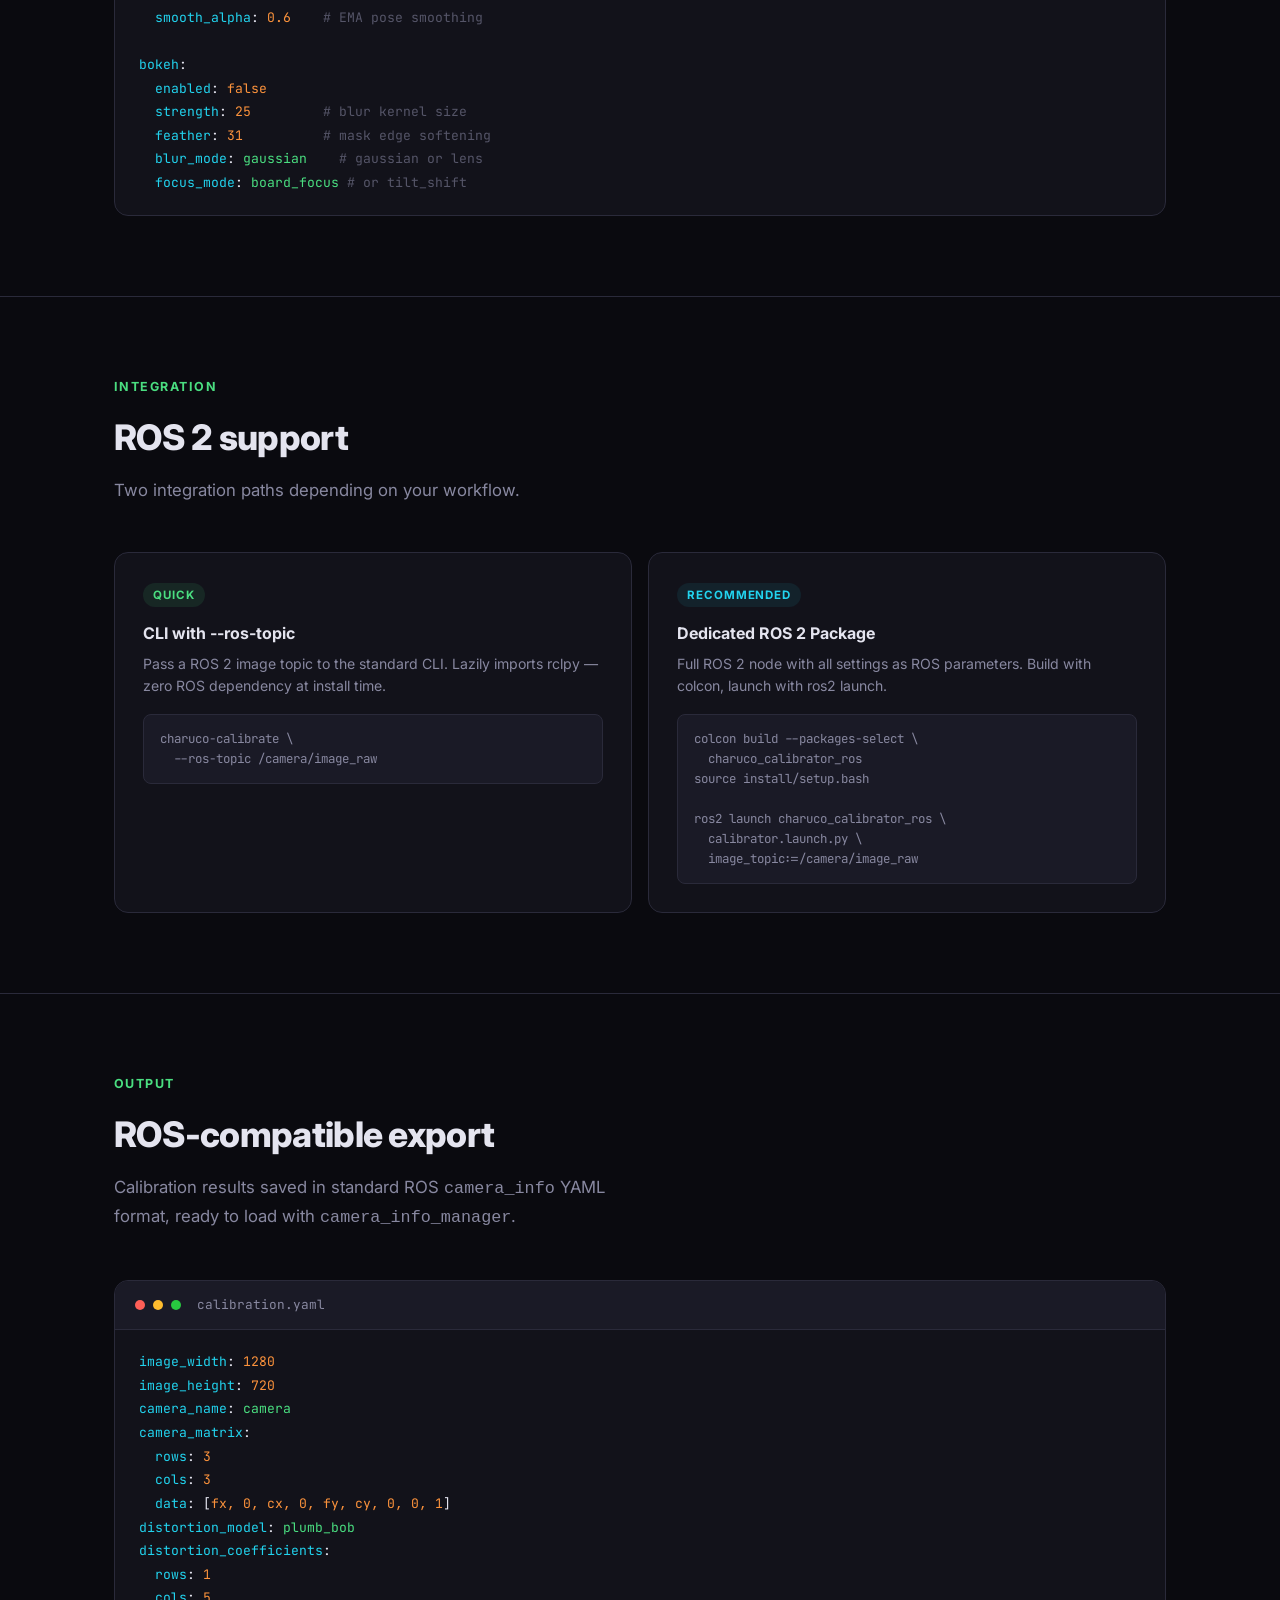
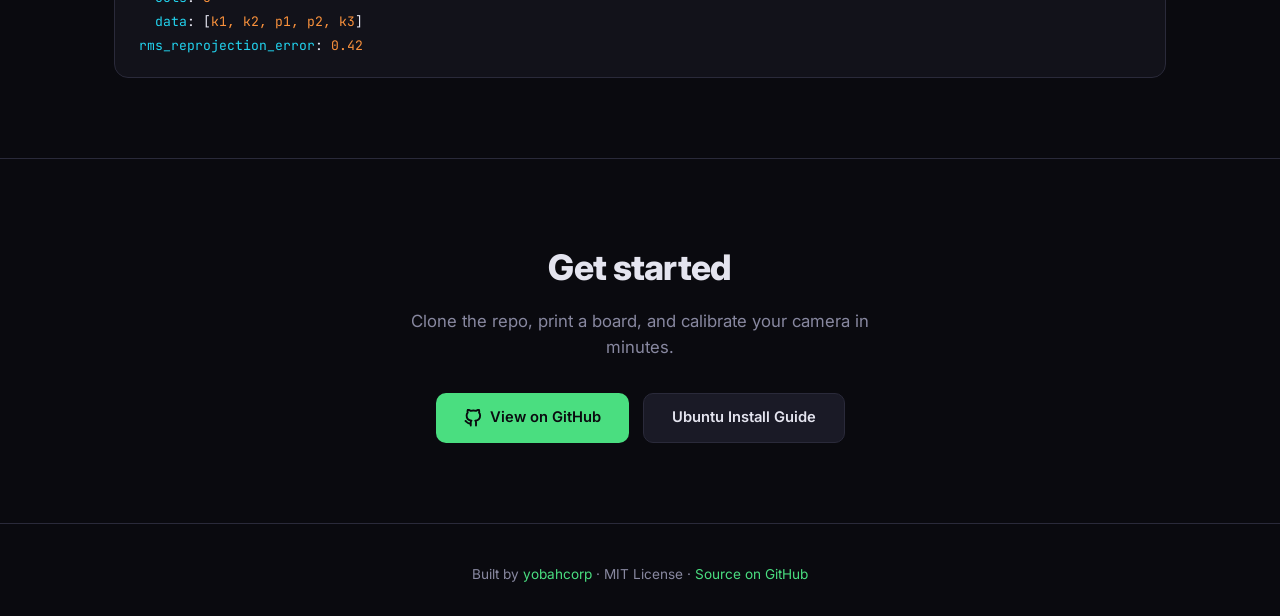
==== commit fc07a4d1: "Implement AR object overlay and synthetic bokeh features Add two new modules from the backlog: - ar_" ====
--- a/docs/index.html
+++ b/docs/index.html
@@ -498,7 +498,6 @@
       <div class="logo"><span>&lt;/&gt;</span> ChArUco Calibrator</div>
       <div class="nav-links">
         <a href="#features">Features</a>
-        <a href="#visualization">Visualization</a>
         <a href="#config">Config</a>
         <a href="#ros">ROS 2</a>
         <a href="https://github.com/yobahcorp/charuco_calibrator">GitHub</a>
@@ -600,59 +599,15 @@
         </div>
 
         <div class="feature-card">
-          <div class="feature-icon fi-yellow">&#9880;</div>
-          <h3>3D Visualization</h3>
-          <p>Interactive Plotly WebGL figure with four views: board poses, reprojection quiver, camera frustum, and coverage sphere. Opens in your browser.</p>
-        </div>
-      </div>
-    </div>
-  </section>
-
-  <div class="divider"></div>
-
-  <!-- Visualization -->
-  <section class="section" id="visualization">
-    <div class="container">
-      <div class="section-label">Visualization</div>
-      <h2>Analyze your calibration</h2>
-      <p>Two post-calibration visualization modes to inspect distortion and spatial coverage.</p>
-
-      <div class="ros-options">
-        <div class="ros-card">
-          <span class="tag tag-quick">2D</span>
-          <h3>Distortion Heatmap</h3>
-          <p>Overlay a distortion magnitude heatmap onto a live stream or video. Blue regions have low distortion, red regions have high. Press <kbd>U</kbd> to toggle undistorted preview.</p>
-          <pre>charuco-calibrate \
-  --visualize \
-  --calibration calibration_output/calibration.yaml</pre>
-        </div>
-
-        <div class="ros-card">
-          <span class="tag tag-rec">3D &middot; Plotly</span>
-          <h3>Interactive 3D Analysis</h3>
-          <p>Opens a Plotly WebGL figure in your browser with four switchable views: extrinsic board poses, reprojection quiver, camera frustum, and coverage sphere.</p>
-          <pre>charuco-calibrate \
-  --visualize-3d \
-  --calibration calibration_output/calibration.yaml</pre>
-        </div>
-      </div>
-
-      <div class="keys-grid" style="margin-top: 24px;">
-        <div class="key-item" style="flex-direction: column; align-items: flex-start; gap: 6px;">
-          <span style="color: var(--accent); font-weight: 600; font-size: 0.82rem;">Extrinsic View</span>
-          <span>Camera frustum + all board poses colored by reprojection error</span>
-        </div>
-        <div class="key-item" style="flex-direction: column; align-items: flex-start; gap: 6px;">
-          <span style="color: var(--accent2); font-weight: 600; font-size: 0.82rem;">Reprojection Quiver</span>
-          <span>3D scatter of corners with error direction arrows</span>
-        </div>
-        <div class="key-item" style="flex-direction: column; align-items: flex-start; gap: 6px;">
-          <span style="color: var(--orange); font-weight: 600; font-size: 0.82rem;">Camera Frustum</span>
-          <span>FOV pyramid with board center positions colored by distance</span>
-        </div>
-        <div class="key-item" style="flex-direction: column; align-items: flex-start; gap: 6px;">
-          <span style="color: var(--yellow); font-weight: 600; font-size: 0.82rem;">Coverage Sphere</span>
-          <span>Board viewing directions on a unit sphere, showing angular gaps</span>
+          <div class="feature-icon fi-green">&#9651;</div>
+          <h3>AR Object Overlay</h3>
+          <p>Render 3D objects on the detected board &mdash; coordinate axes, wireframe cube, solid cube, or custom OBJ mesh. Pose smoothed with EMA to reduce jitter.</p>
+        </div>
+
+        <div class="feature-card">
+          <div class="feature-icon fi-cyan">&#9711;</div>
+          <h3>Synthetic Bokeh</h3>
+          <p>Depth-of-field blur keeps the board sharp while the background blurs. Toggle between board-focus and tilt-shift modes with <kbd>B</kbd>. Gaussian or lens blur.</p>
         </div>
       </div>
     </div>
@@ -719,6 +674,7 @@
         <div class="key-item"><kbd>H</kbd> <span>Toggle heatmap</span></div>
         <div class="key-item"><kbd>U</kbd> <span>Toggle undistort preview</span></div>
         <div class="key-item"><kbd>Z</kbd> <span>Undo last capture</span></div>
+        <div class="key-item"><kbd>B</kbd> <span>Toggle bokeh mode</span></div>
         <div class="key-item"><kbd>Y</kbd> / <kbd>N</kbd> <span>Accept / dismiss prompt</span></div>
         <div class="key-item"><kbd>Q</kbd> / <kbd>ESC</kbd> <span>Quit (save prompt)</span></div>
       </div>
@@ -766,7 +722,20 @@
           <span class="key">recalibrate_every</span>: <span class="val">5</span><br>
           <span class="key">auto_prune</span>: <span class="val">true</span> &nbsp;&nbsp;&nbsp;&nbsp;&nbsp;&nbsp;&nbsp;<span class="cmt"># auto-remove outlier frames</span><br>
           <span class="key">prune_threshold</span>: <span class="val">2.0</span> &nbsp;&nbsp;&nbsp;<span class="cmt"># error &gt; N * mean</span><br>
-          <span class="key">gpu</span>: <span class="val">false</span> &nbsp;&nbsp;&nbsp;&nbsp;&nbsp;&nbsp;&nbsp;&nbsp;&nbsp;&nbsp;&nbsp;&nbsp;<span class="cmt"># OpenCL acceleration</span>
+          <span class="key">gpu</span>: <span class="val">false</span> &nbsp;&nbsp;&nbsp;&nbsp;&nbsp;&nbsp;&nbsp;&nbsp;&nbsp;&nbsp;&nbsp;&nbsp;<span class="cmt"># OpenCL acceleration</span><br>
+          <br>
+          <span class="key">ar</span>:<br>
+          &nbsp;&nbsp;<span class="key">enabled</span>: <span class="val">false</span><br>
+          &nbsp;&nbsp;<span class="key">ar_object</span>: <span class="str">wireframe</span> &nbsp;&nbsp;<span class="cmt"># axes, wireframe, solid, obj</span><br>
+          &nbsp;&nbsp;<span class="key">scale</span>: <span class="val">1.0</span><br>
+          &nbsp;&nbsp;<span class="key">smooth_alpha</span>: <span class="val">0.6</span> &nbsp;&nbsp;&nbsp;<span class="cmt"># EMA pose smoothing</span><br>
+          <br>
+          <span class="key">bokeh</span>:<br>
+          &nbsp;&nbsp;<span class="key">enabled</span>: <span class="val">false</span><br>
+          &nbsp;&nbsp;<span class="key">strength</span>: <span class="val">25</span> &nbsp;&nbsp;&nbsp;&nbsp;&nbsp;&nbsp;&nbsp;&nbsp;<span class="cmt"># blur kernel size</span><br>
+          &nbsp;&nbsp;<span class="key">feather</span>: <span class="val">31</span> &nbsp;&nbsp;&nbsp;&nbsp;&nbsp;&nbsp;&nbsp;&nbsp;&nbsp;<span class="cmt"># mask edge softening</span><br>
+          &nbsp;&nbsp;<span class="key">blur_mode</span>: <span class="str">gaussian</span> &nbsp;&nbsp;&nbsp;<span class="cmt"># gaussian or lens</span><br>
+          &nbsp;&nbsp;<span class="key">focus_mode</span>: <span class="str">board_focus</span> <span class="cmt"># or tilt_shift</span>
         </div>
       </div>
     </div>
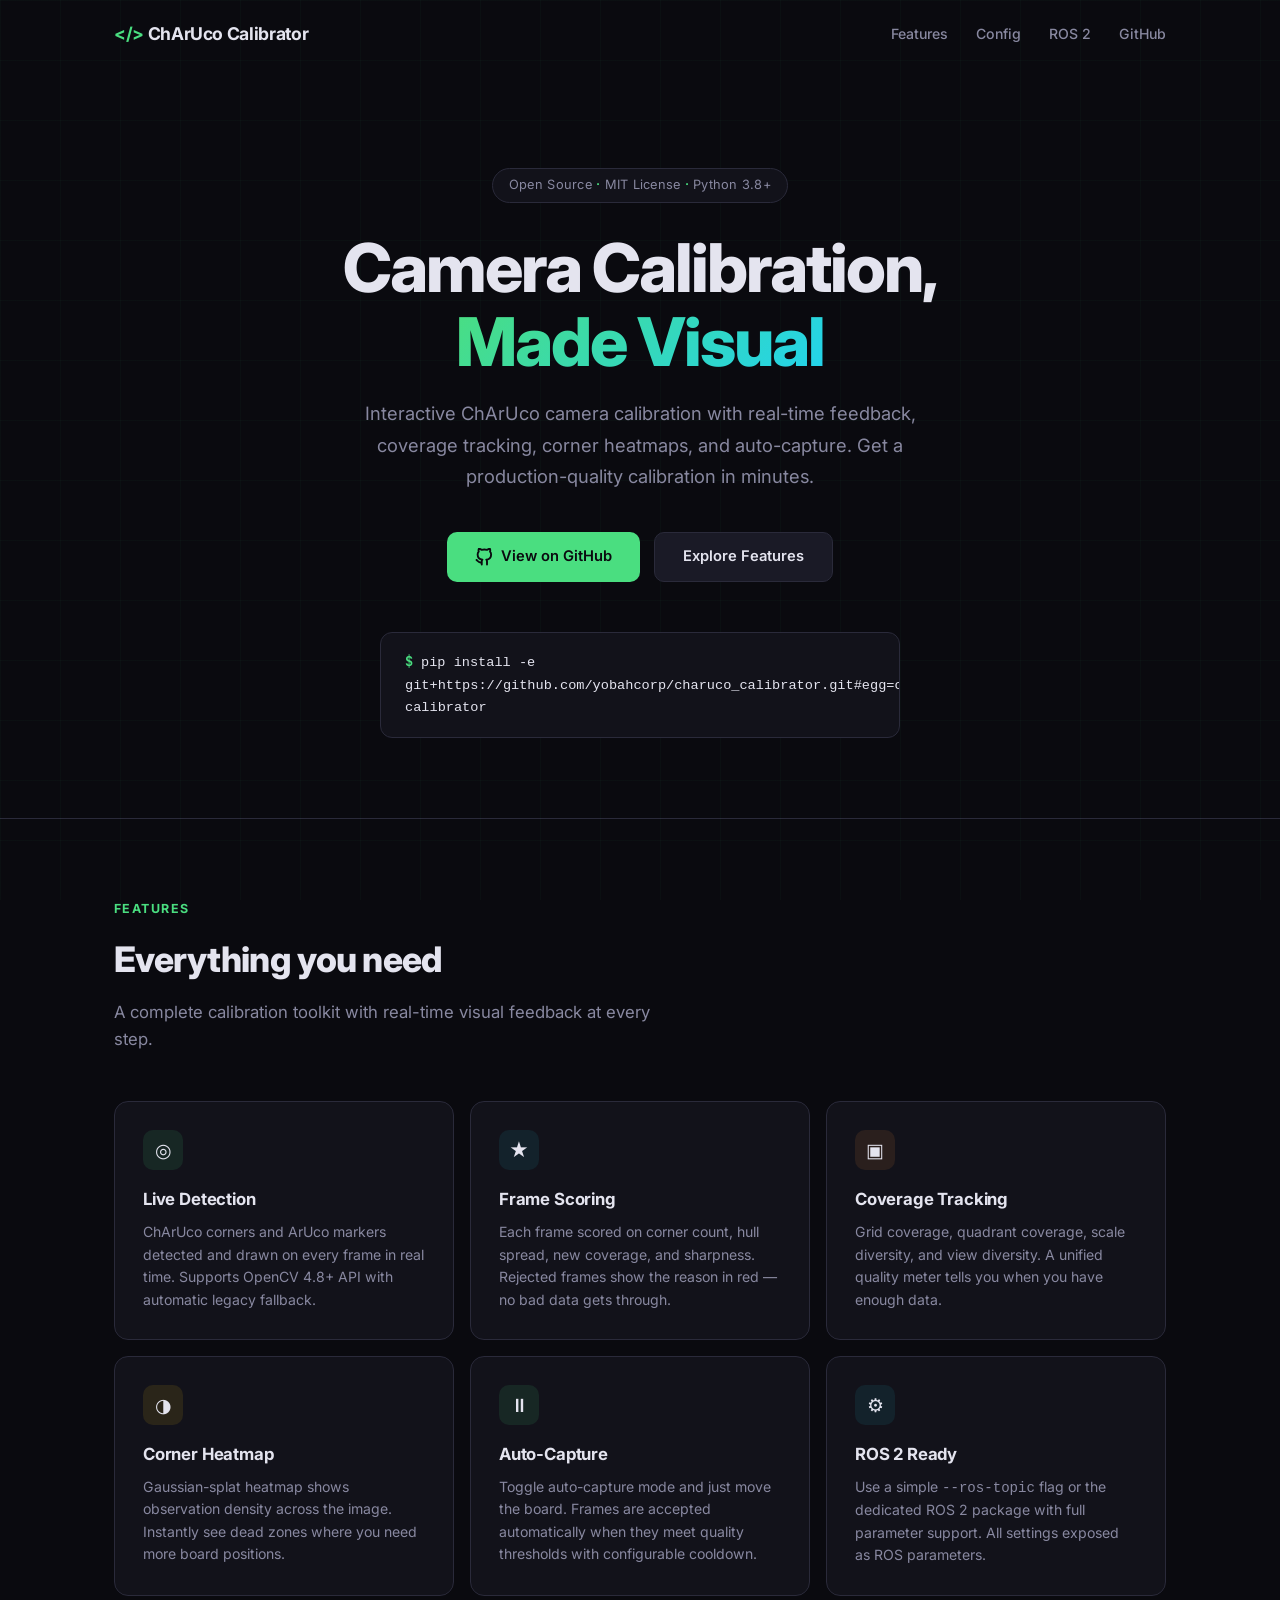
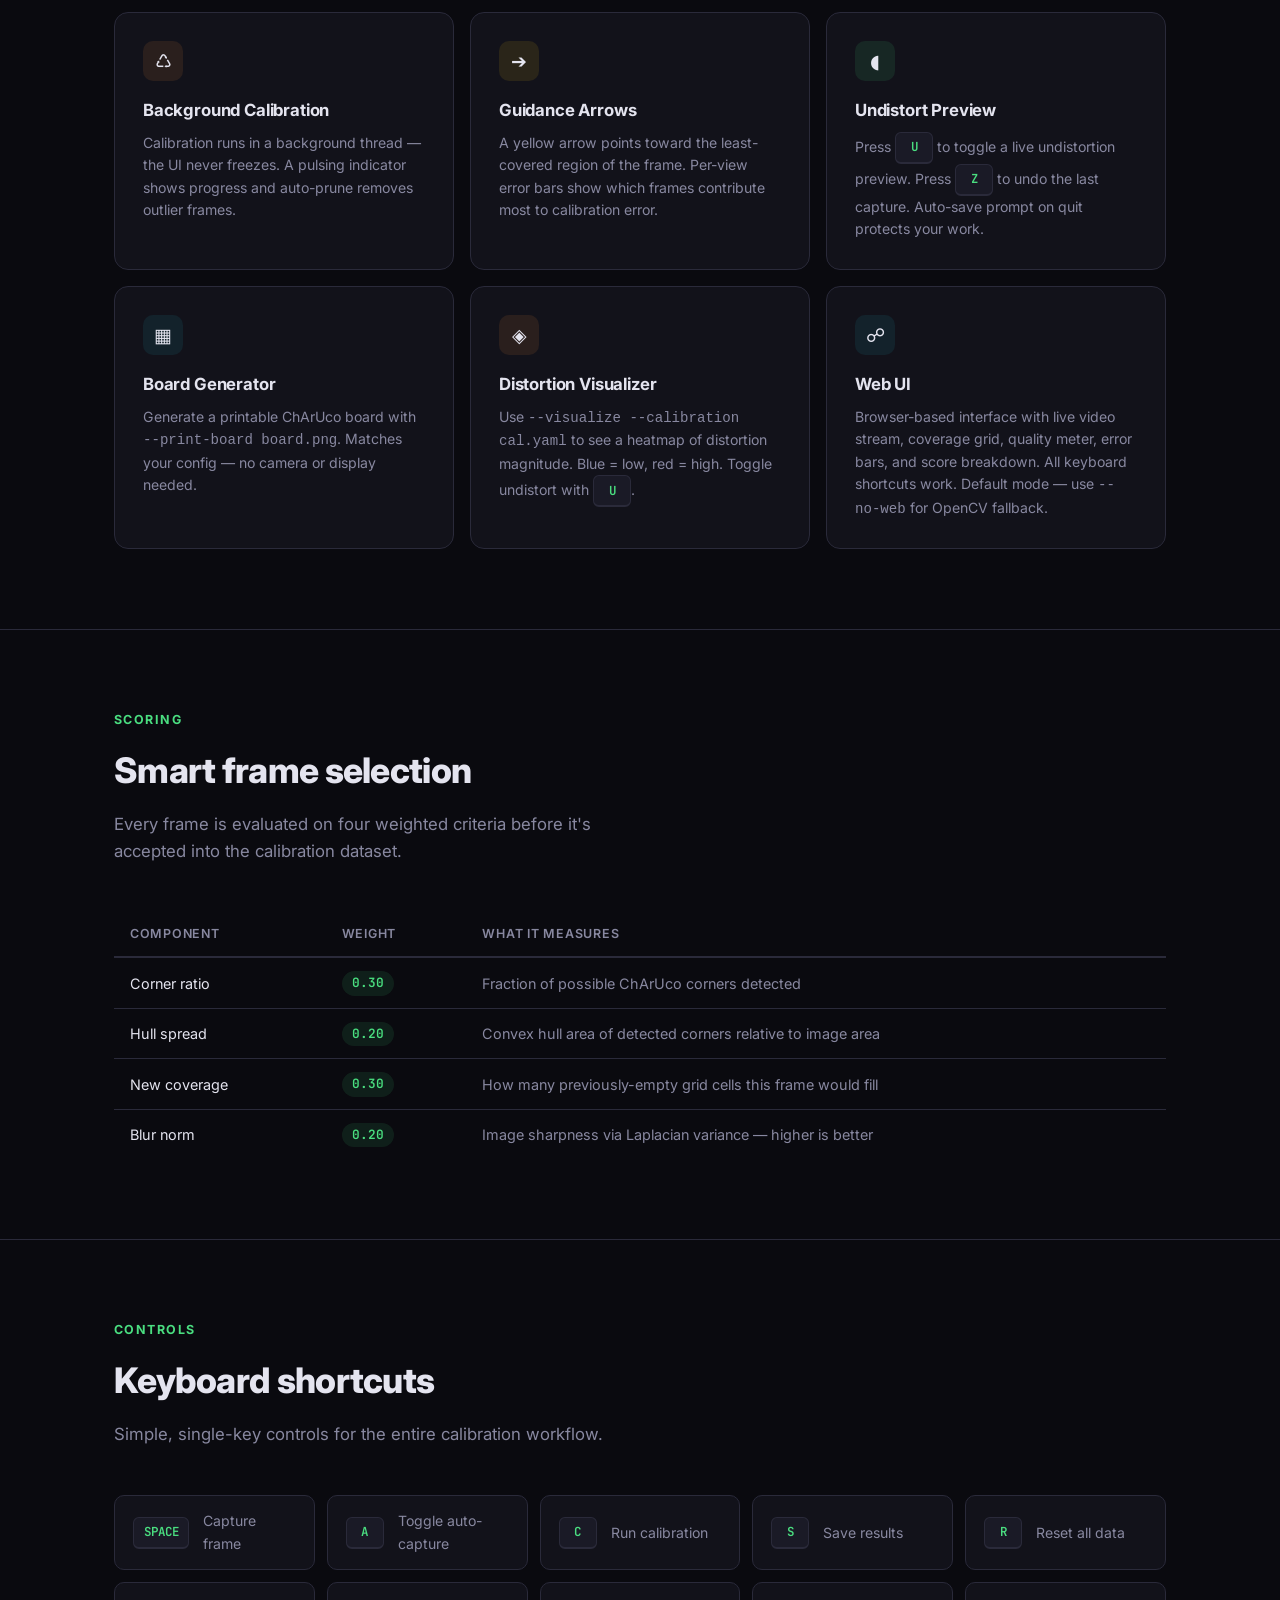
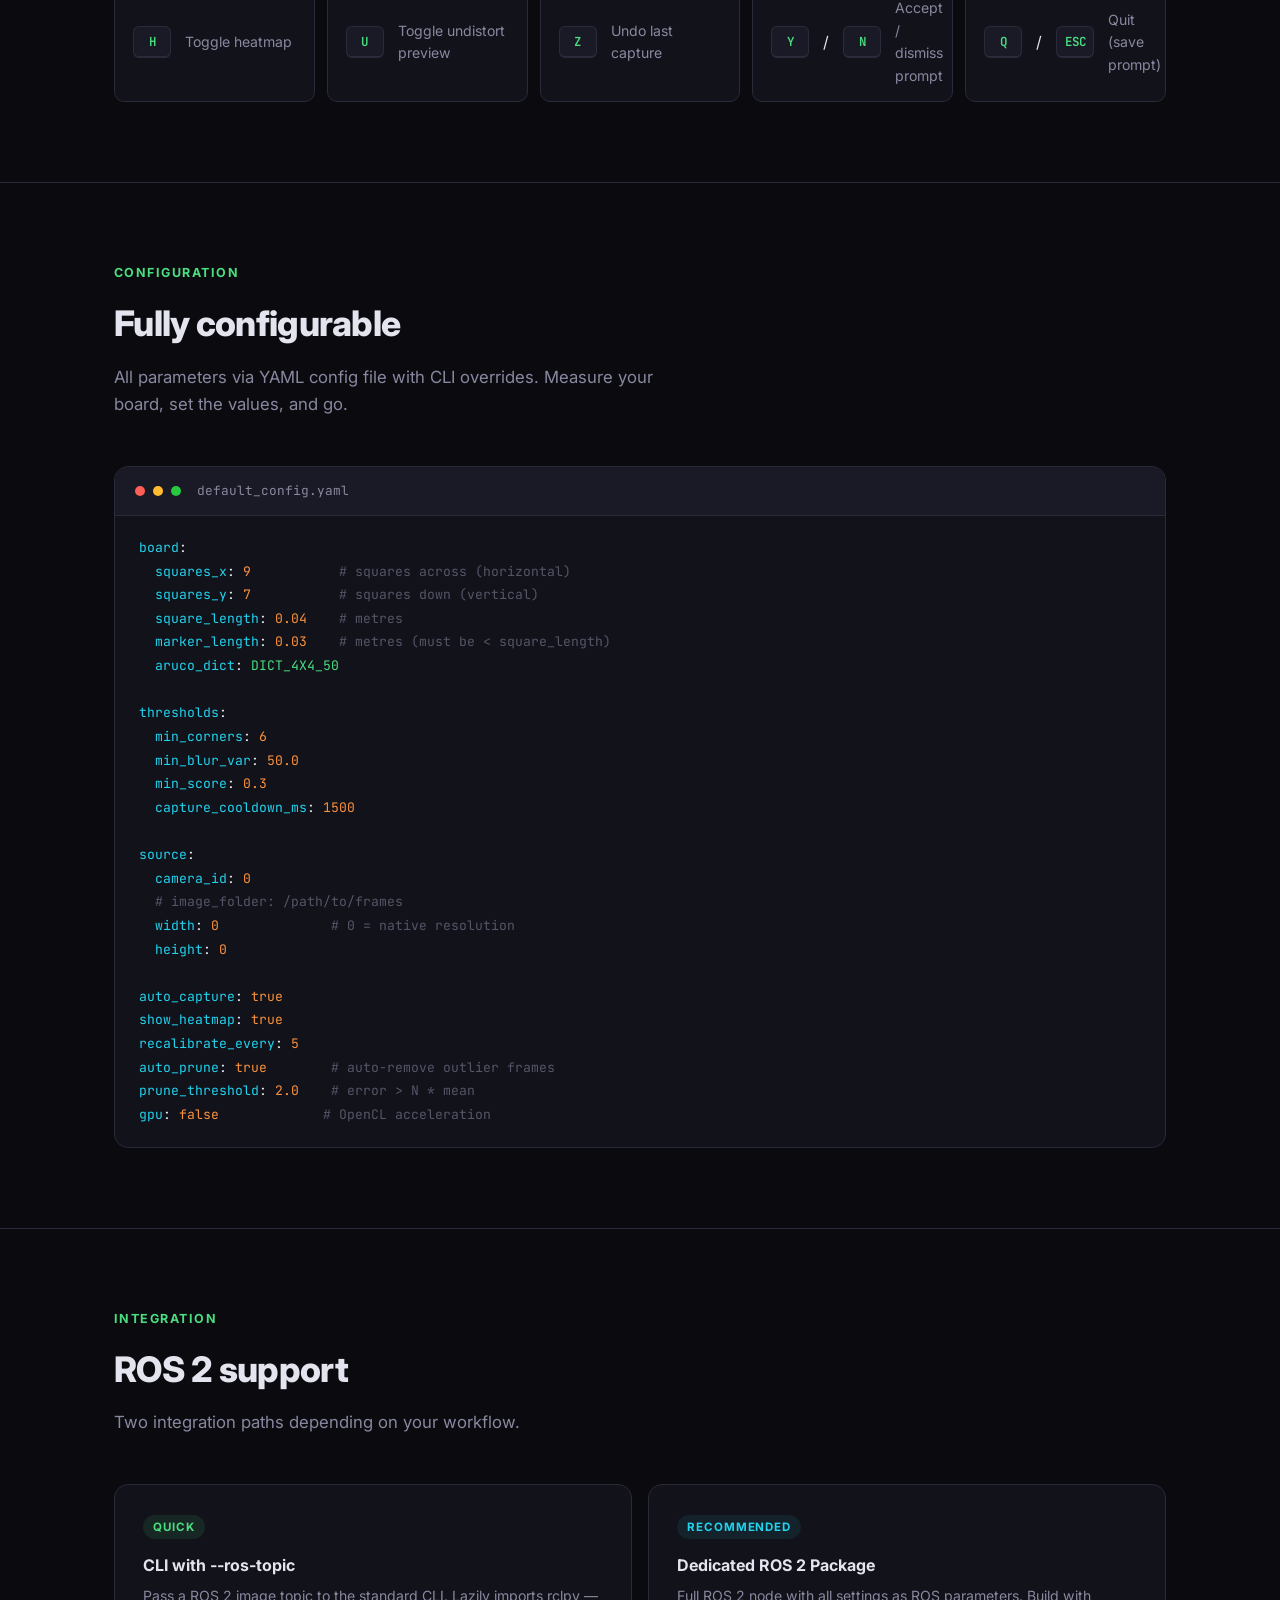
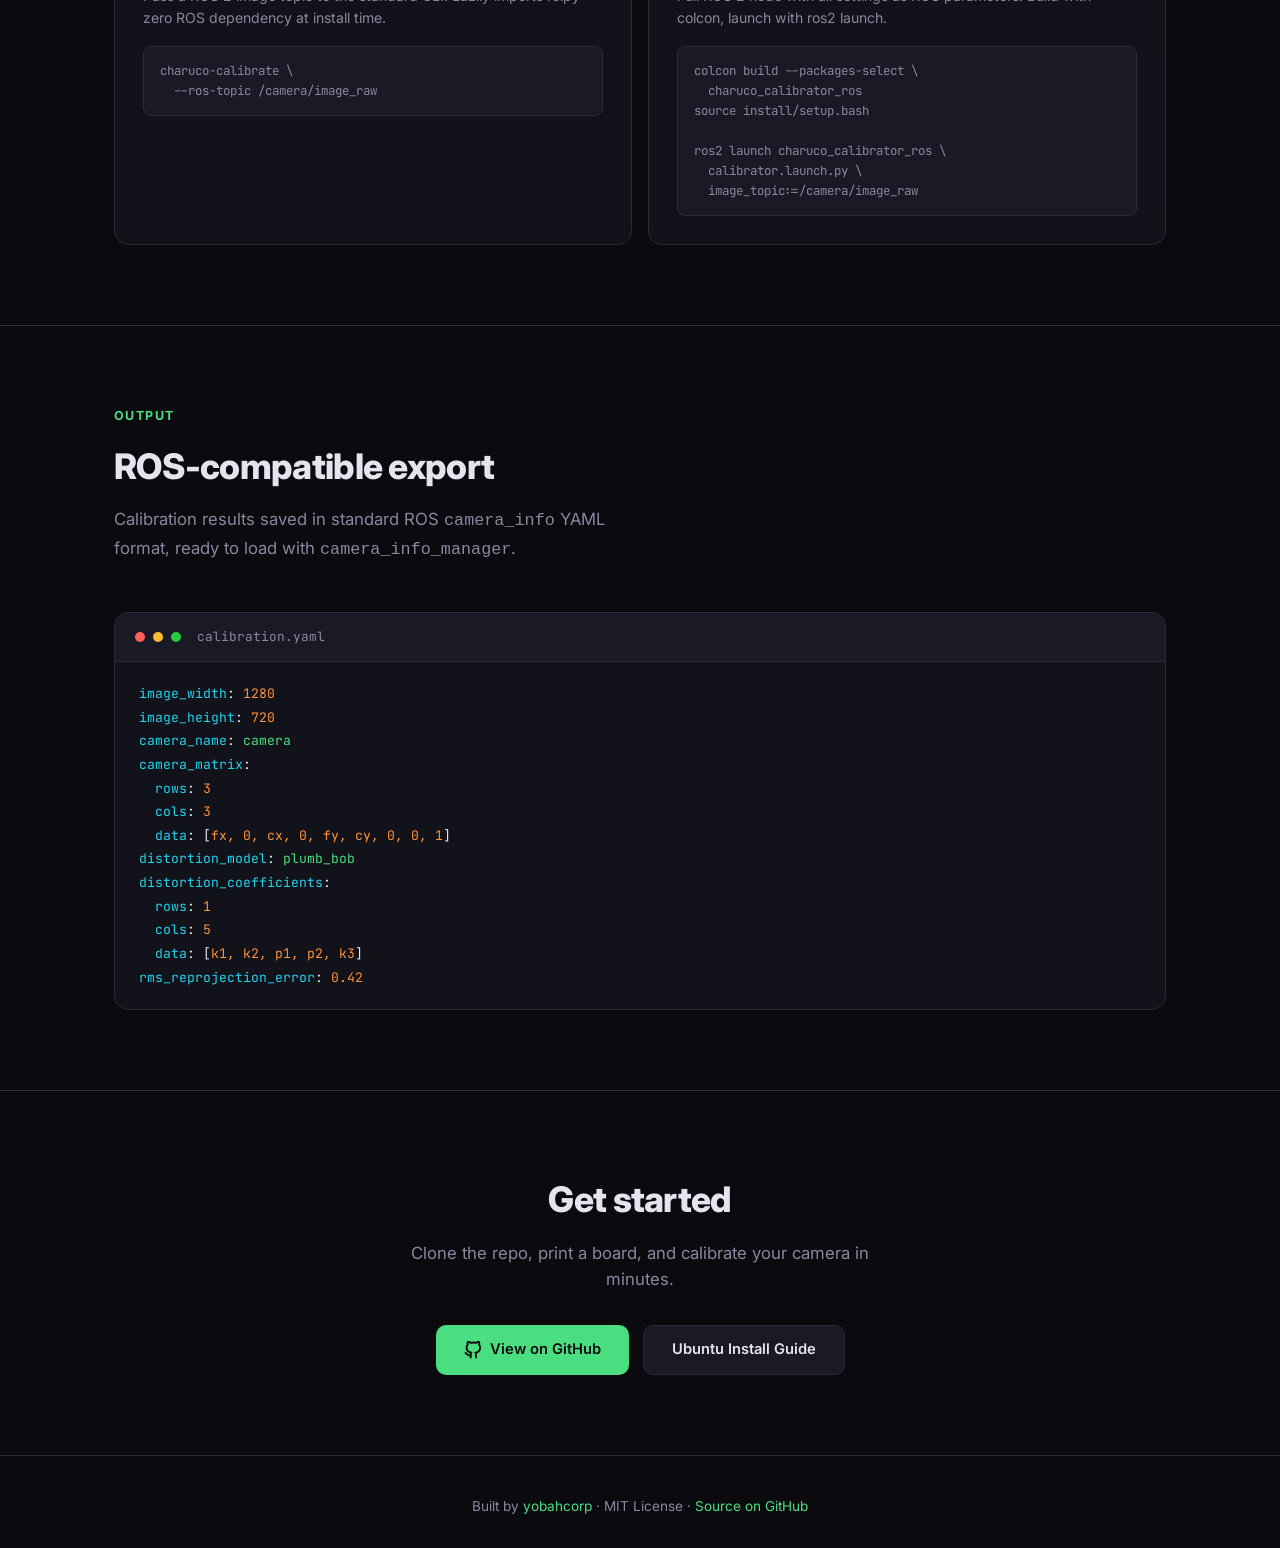
==== commit 9be47e93: "Add web UI with FastAPI backend and WebSocket streaming (Feature 14) Browser-based calibration inter" ====
--- a/docs/index.html
+++ b/docs/index.html
@@ -599,15 +599,9 @@
         </div>
 
         <div class="feature-card">
-          <div class="feature-icon fi-green">&#9651;</div>
-          <h3>AR Object Overlay</h3>
-          <p>Render 3D objects on the detected board &mdash; coordinate axes, wireframe cube, solid cube, or custom OBJ mesh. Pose smoothed with EMA to reduce jitter.</p>
-        </div>
-
-        <div class="feature-card">
-          <div class="feature-icon fi-cyan">&#9711;</div>
-          <h3>Synthetic Bokeh</h3>
-          <p>Depth-of-field blur keeps the board sharp while the background blurs. Toggle between board-focus and tilt-shift modes with <kbd>B</kbd>. Gaussian or lens blur.</p>
+          <div class="feature-icon fi-cyan">&#9741;</div>
+          <h3>Web UI</h3>
+          <p>Browser-based interface with live video stream, coverage grid, quality meter, error bars, and score breakdown. All keyboard shortcuts work. Default mode &mdash; use <code>--no-web</code> for OpenCV fallback.</p>
         </div>
       </div>
     </div>
@@ -674,7 +668,6 @@
         <div class="key-item"><kbd>H</kbd> <span>Toggle heatmap</span></div>
         <div class="key-item"><kbd>U</kbd> <span>Toggle undistort preview</span></div>
         <div class="key-item"><kbd>Z</kbd> <span>Undo last capture</span></div>
-        <div class="key-item"><kbd>B</kbd> <span>Toggle bokeh mode</span></div>
         <div class="key-item"><kbd>Y</kbd> / <kbd>N</kbd> <span>Accept / dismiss prompt</span></div>
         <div class="key-item"><kbd>Q</kbd> / <kbd>ESC</kbd> <span>Quit (save prompt)</span></div>
       </div>
@@ -722,20 +715,7 @@
           <span class="key">recalibrate_every</span>: <span class="val">5</span><br>
           <span class="key">auto_prune</span>: <span class="val">true</span> &nbsp;&nbsp;&nbsp;&nbsp;&nbsp;&nbsp;&nbsp;<span class="cmt"># auto-remove outlier frames</span><br>
           <span class="key">prune_threshold</span>: <span class="val">2.0</span> &nbsp;&nbsp;&nbsp;<span class="cmt"># error &gt; N * mean</span><br>
-          <span class="key">gpu</span>: <span class="val">false</span> &nbsp;&nbsp;&nbsp;&nbsp;&nbsp;&nbsp;&nbsp;&nbsp;&nbsp;&nbsp;&nbsp;&nbsp;<span class="cmt"># OpenCL acceleration</span><br>
-          <br>
-          <span class="key">ar</span>:<br>
-          &nbsp;&nbsp;<span class="key">enabled</span>: <span class="val">false</span><br>
-          &nbsp;&nbsp;<span class="key">ar_object</span>: <span class="str">wireframe</span> &nbsp;&nbsp;<span class="cmt"># axes, wireframe, solid, obj</span><br>
-          &nbsp;&nbsp;<span class="key">scale</span>: <span class="val">1.0</span><br>
-          &nbsp;&nbsp;<span class="key">smooth_alpha</span>: <span class="val">0.6</span> &nbsp;&nbsp;&nbsp;<span class="cmt"># EMA pose smoothing</span><br>
-          <br>
-          <span class="key">bokeh</span>:<br>
-          &nbsp;&nbsp;<span class="key">enabled</span>: <span class="val">false</span><br>
-          &nbsp;&nbsp;<span class="key">strength</span>: <span class="val">25</span> &nbsp;&nbsp;&nbsp;&nbsp;&nbsp;&nbsp;&nbsp;&nbsp;<span class="cmt"># blur kernel size</span><br>
-          &nbsp;&nbsp;<span class="key">feather</span>: <span class="val">31</span> &nbsp;&nbsp;&nbsp;&nbsp;&nbsp;&nbsp;&nbsp;&nbsp;&nbsp;<span class="cmt"># mask edge softening</span><br>
-          &nbsp;&nbsp;<span class="key">blur_mode</span>: <span class="str">gaussian</span> &nbsp;&nbsp;&nbsp;<span class="cmt"># gaussian or lens</span><br>
-          &nbsp;&nbsp;<span class="key">focus_mode</span>: <span class="str">board_focus</span> <span class="cmt"># or tilt_shift</span>
+          <span class="key">gpu</span>: <span class="val">false</span> &nbsp;&nbsp;&nbsp;&nbsp;&nbsp;&nbsp;&nbsp;&nbsp;&nbsp;&nbsp;&nbsp;&nbsp;<span class="cmt"># OpenCL acceleration</span>
         </div>
       </div>
     </div>
